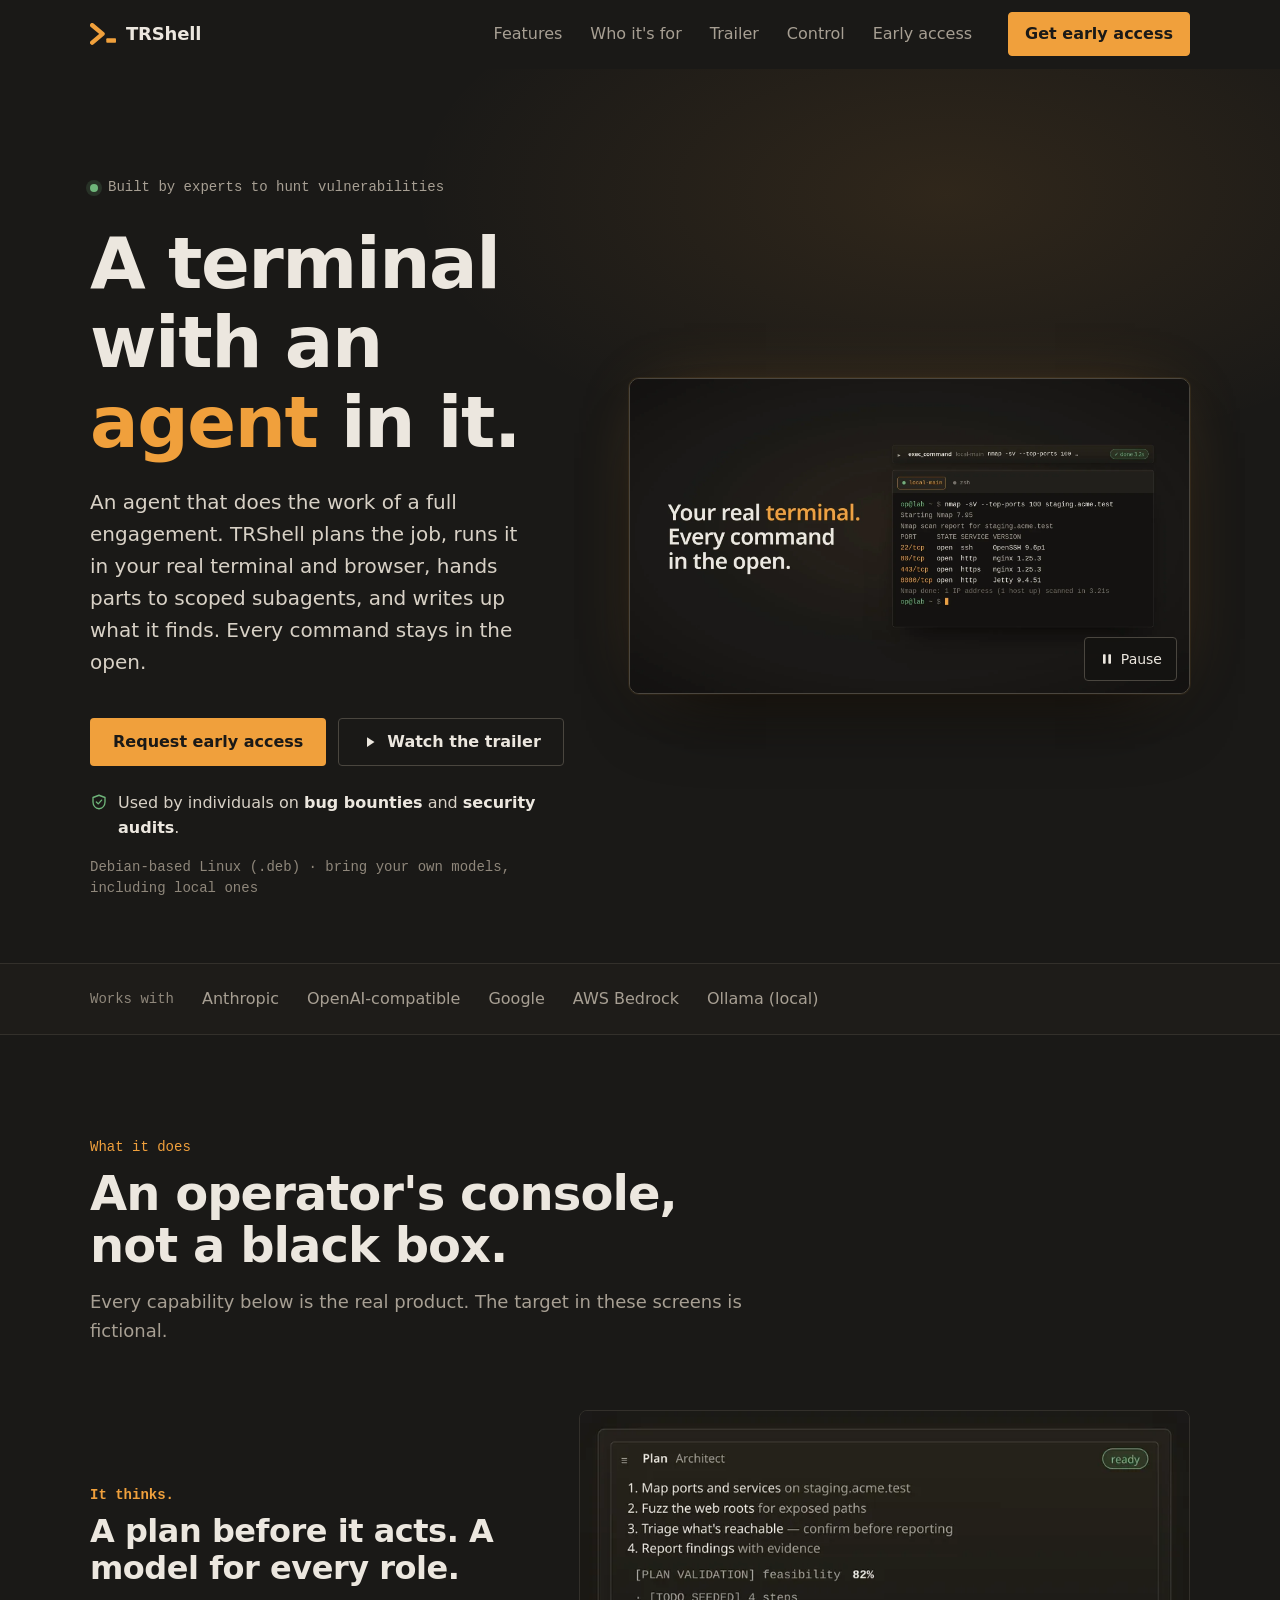
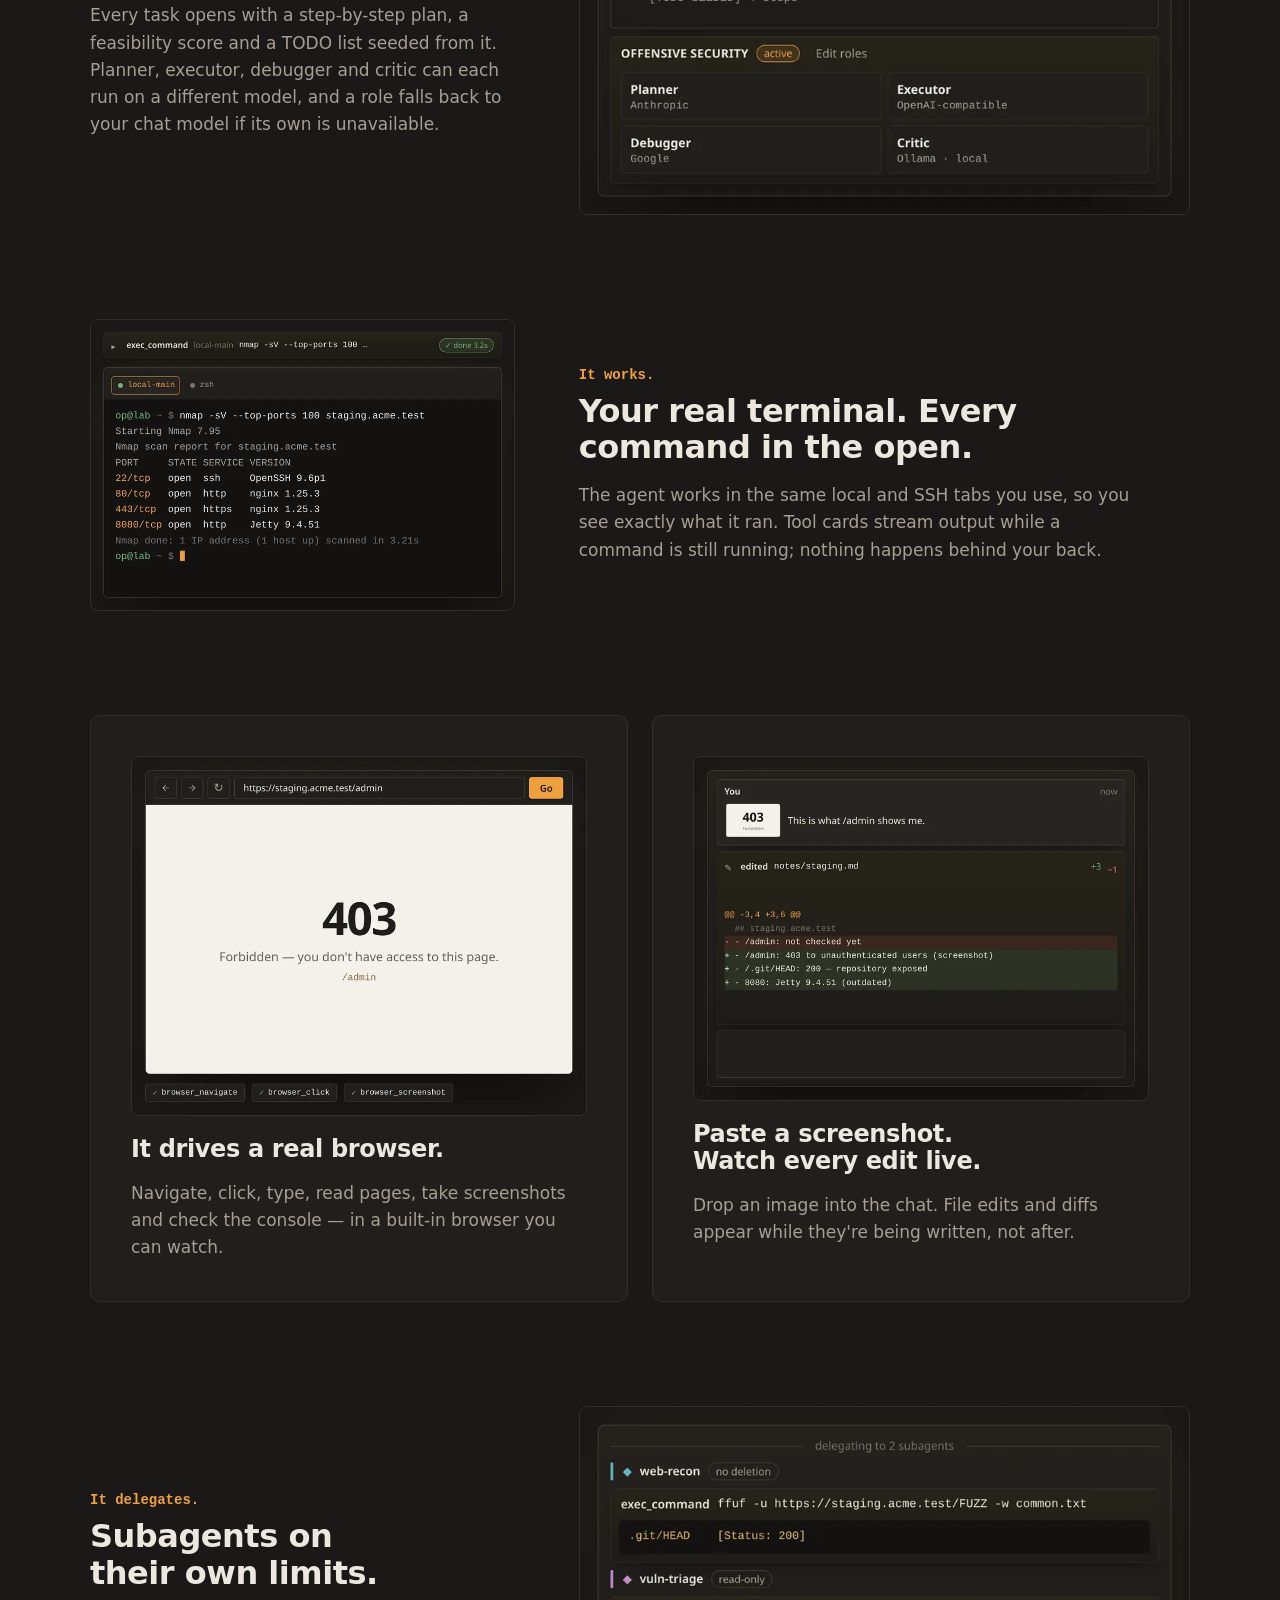
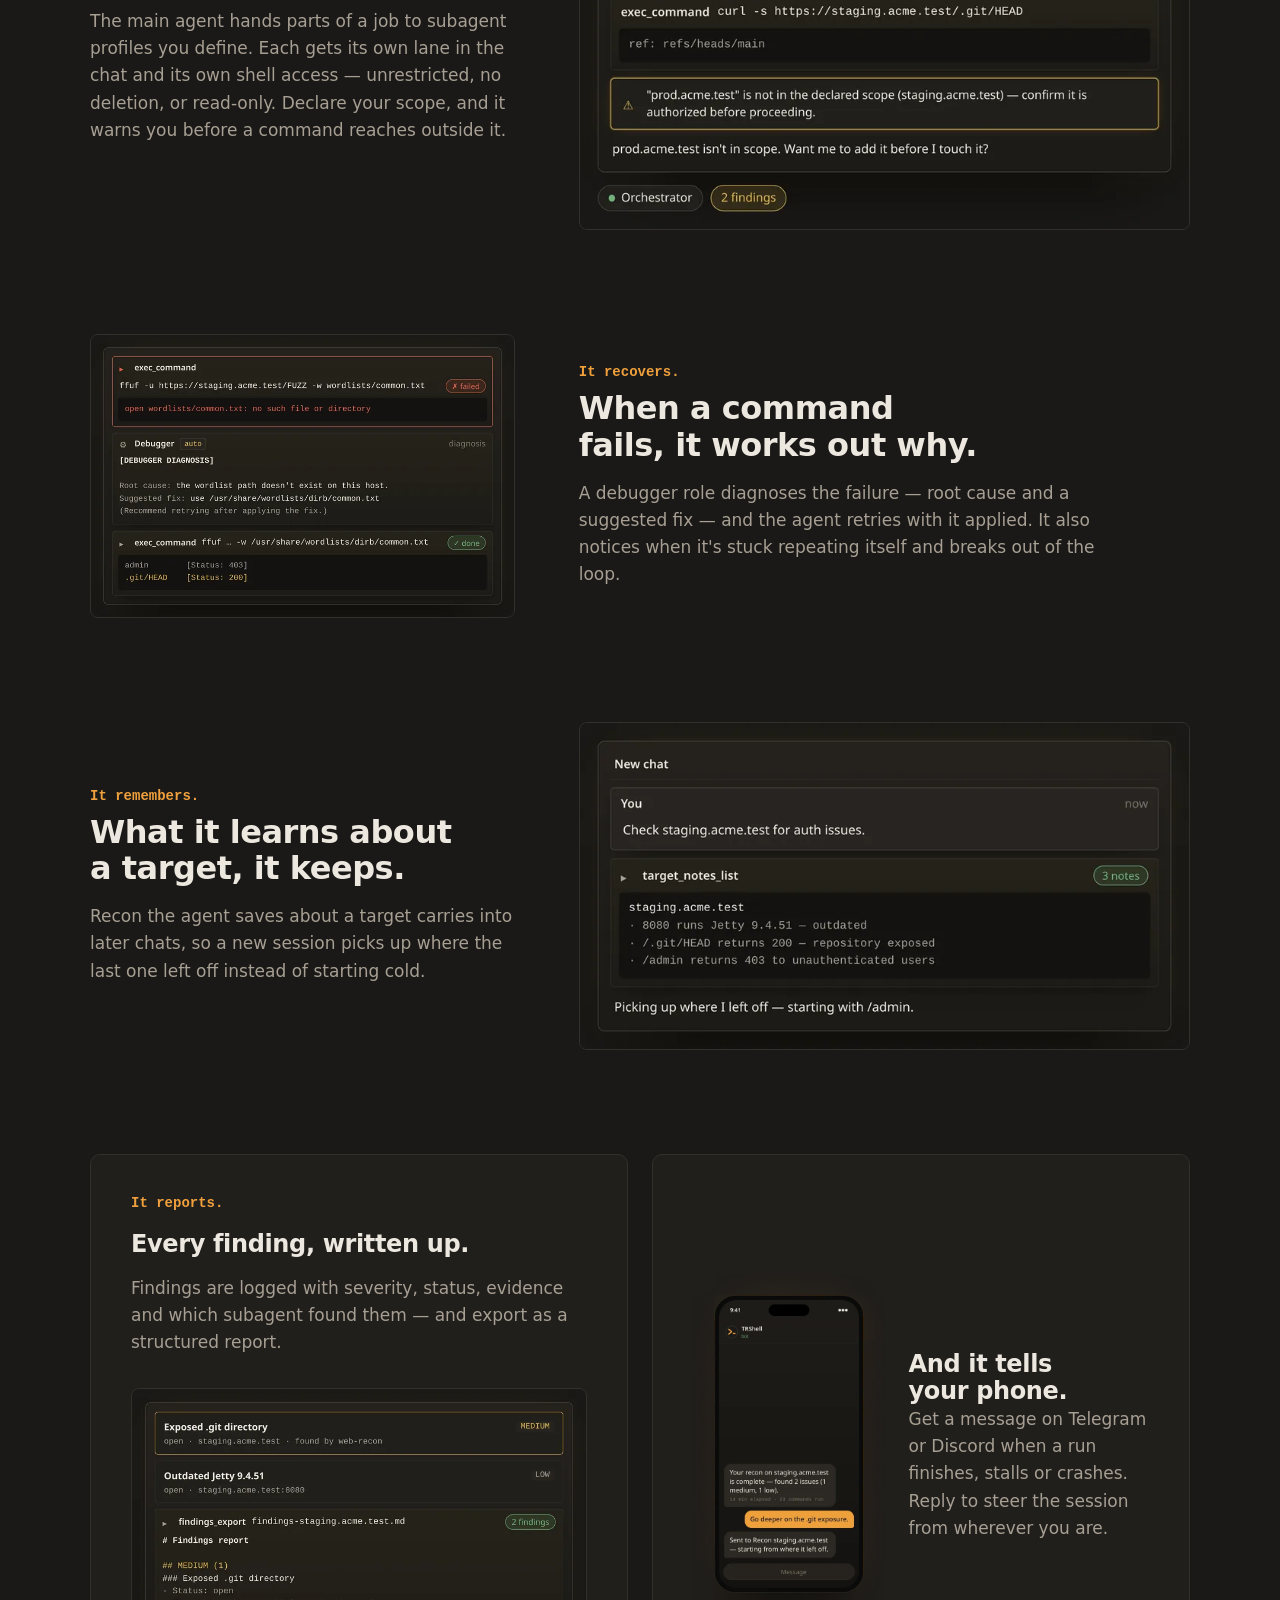
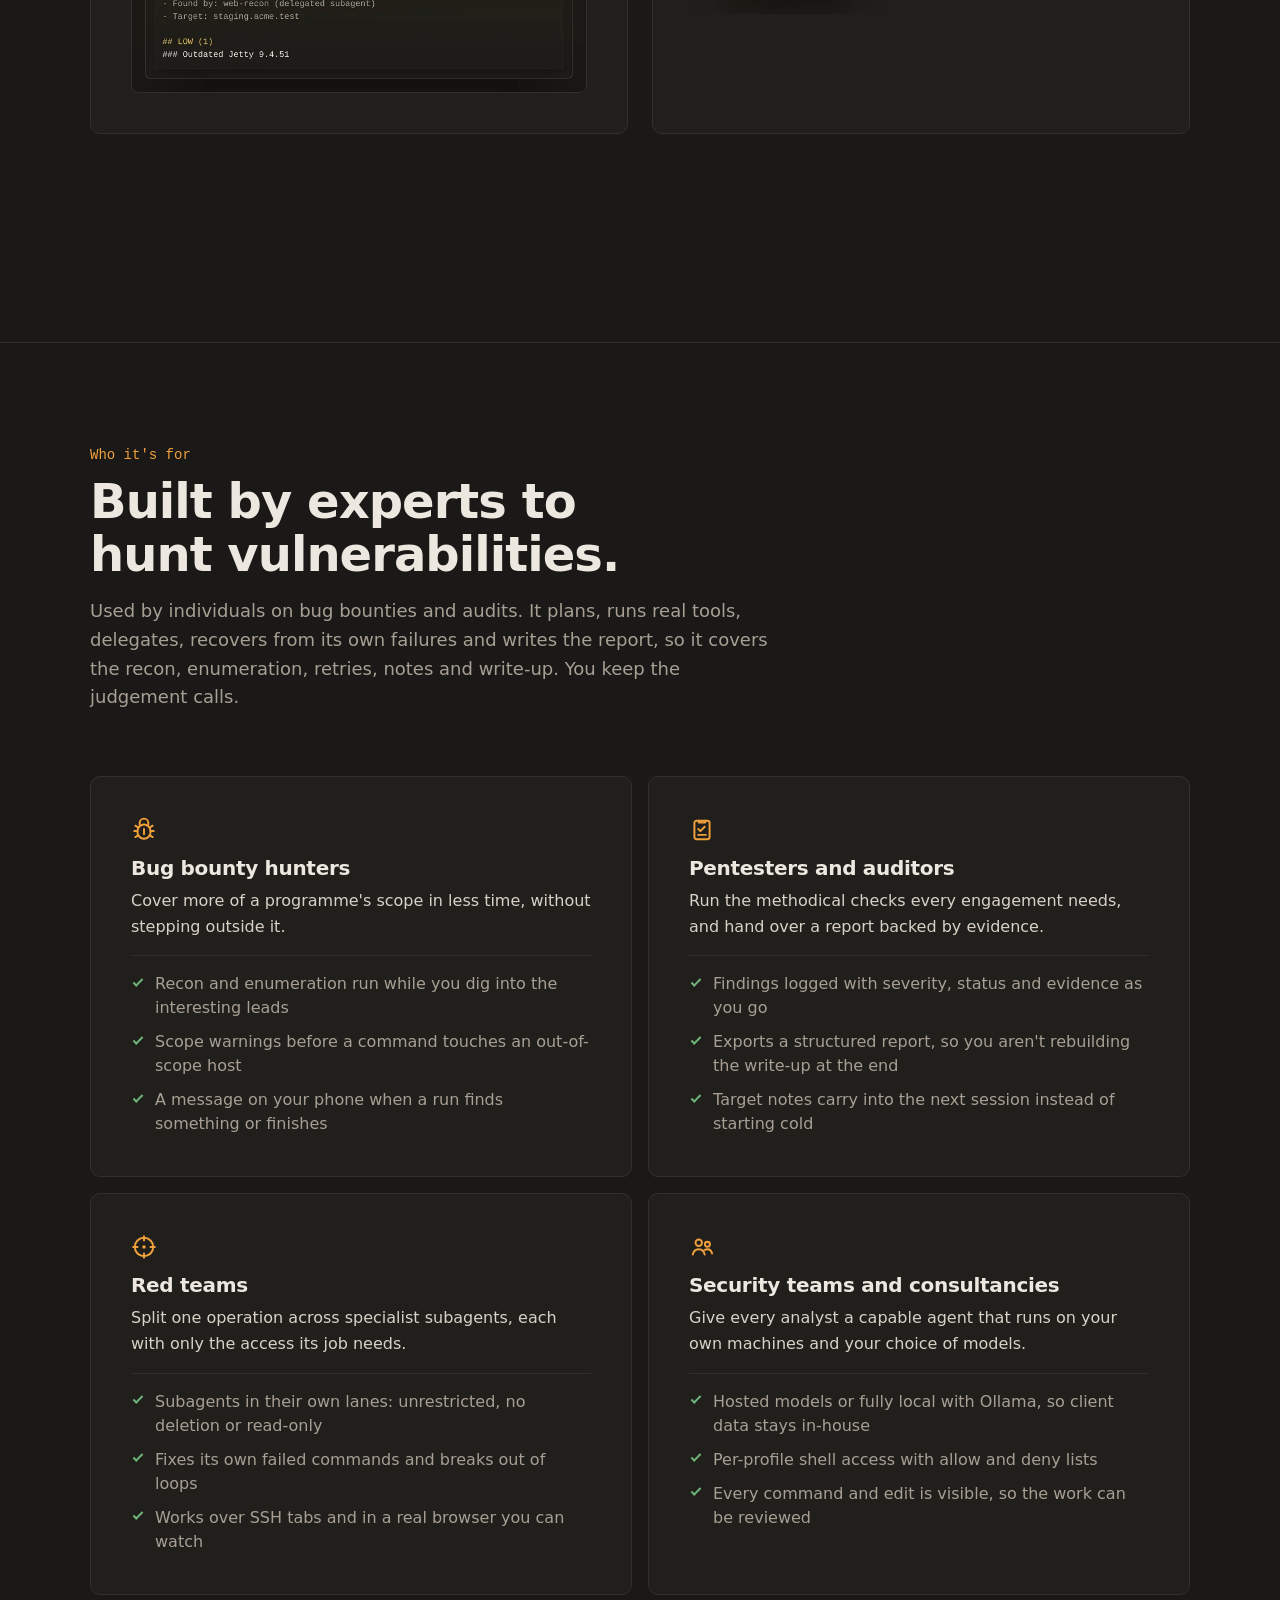
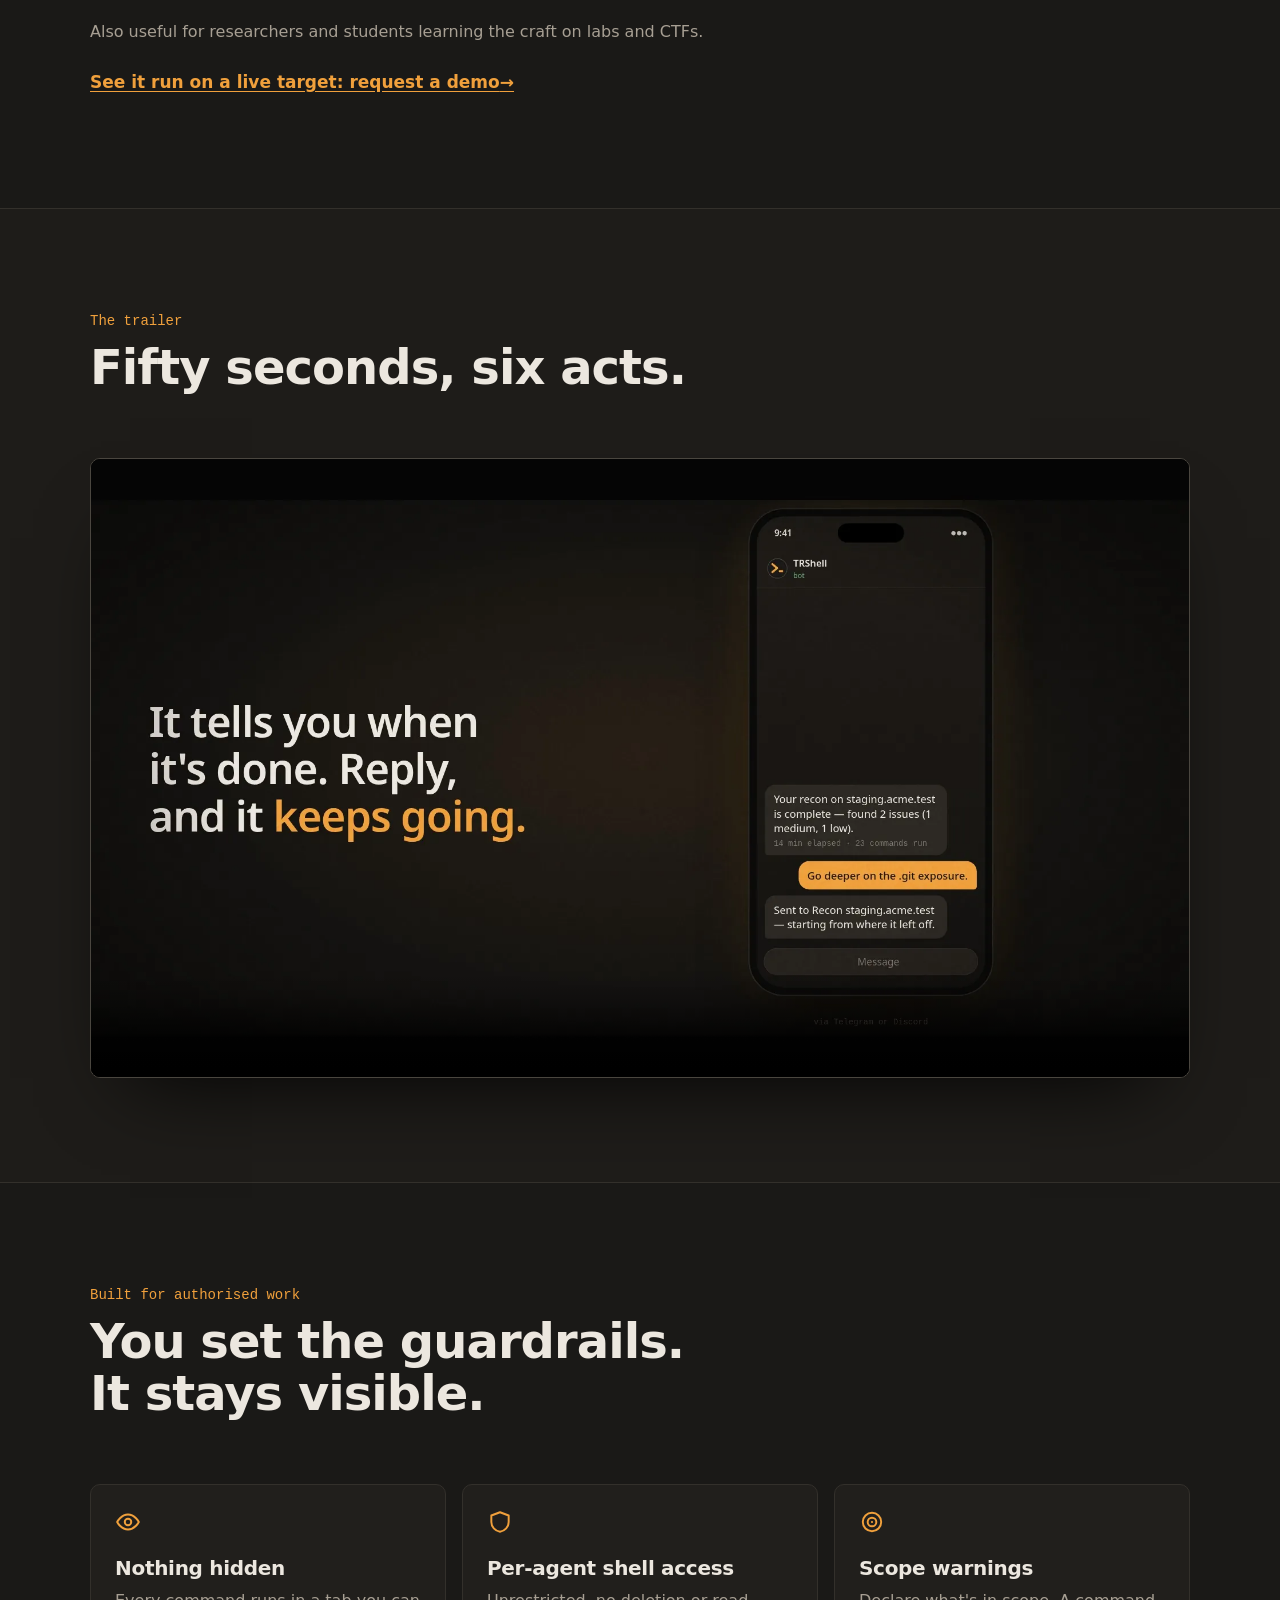
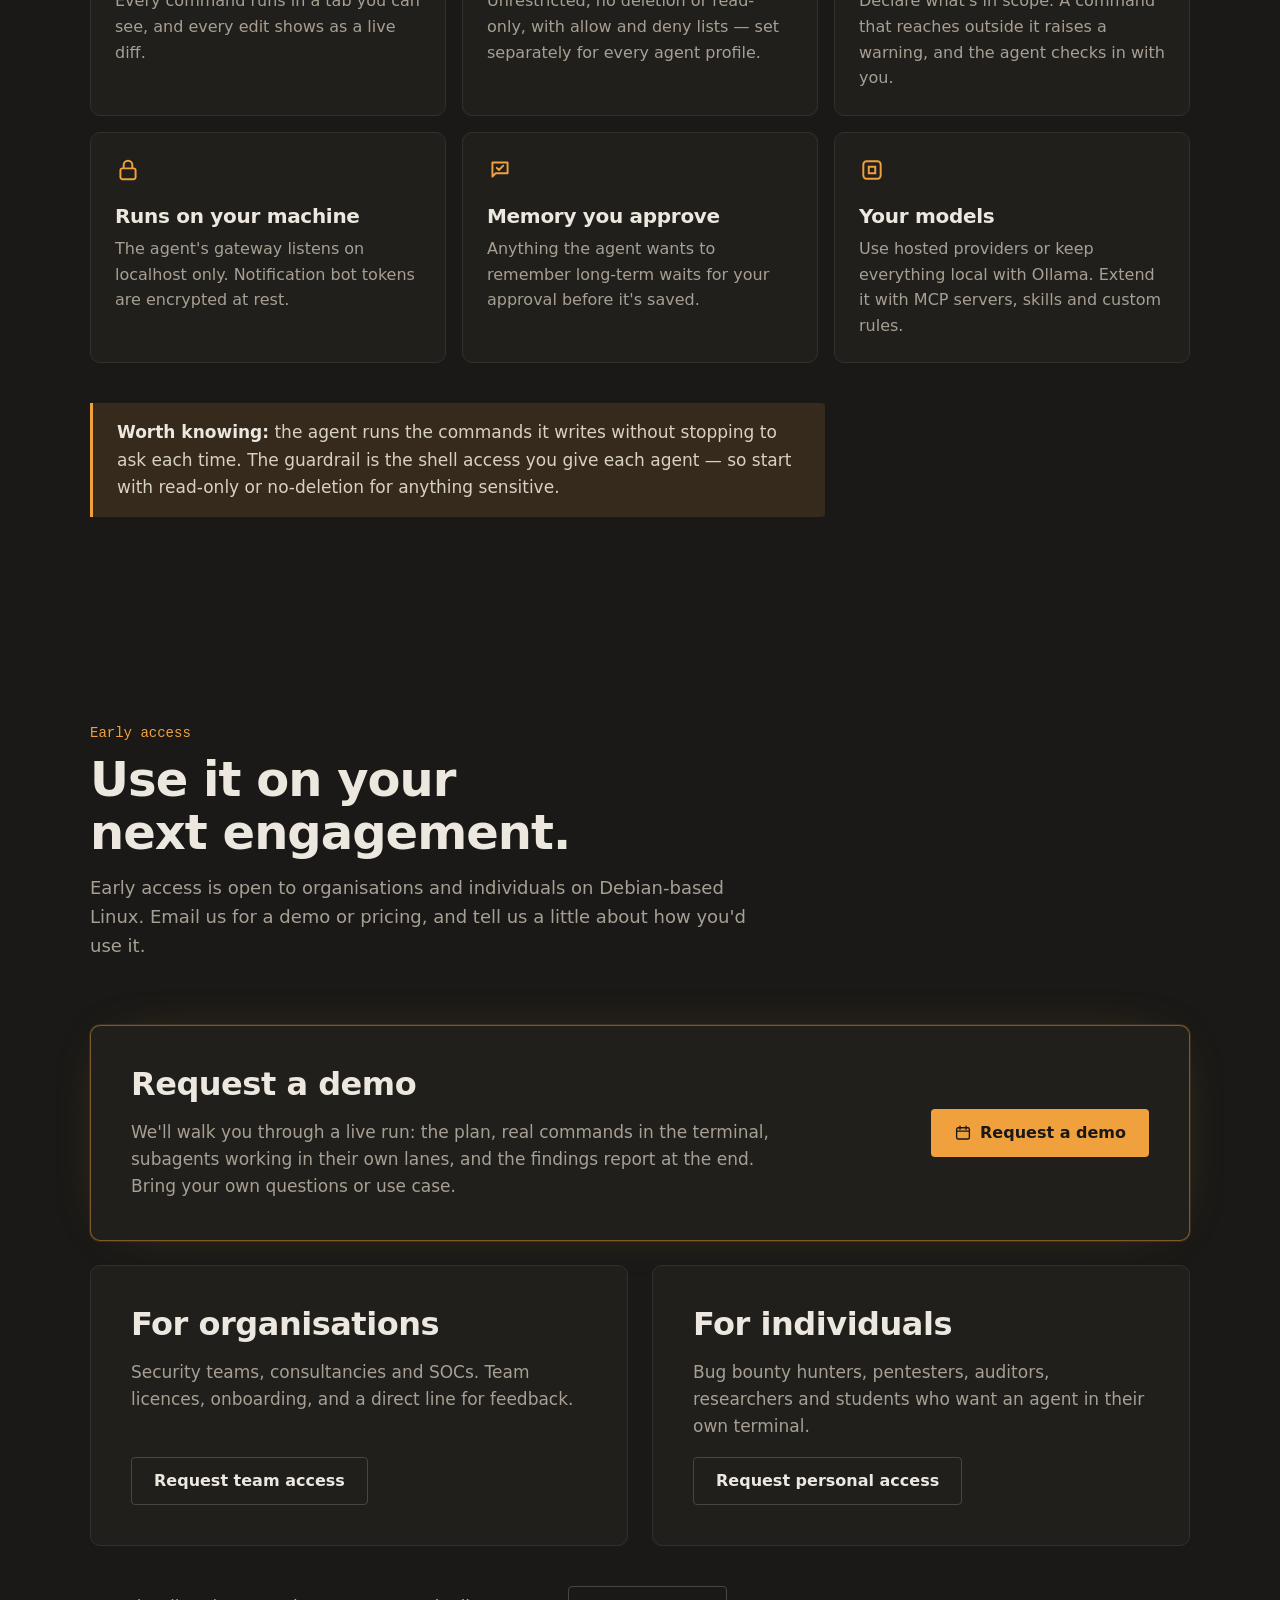
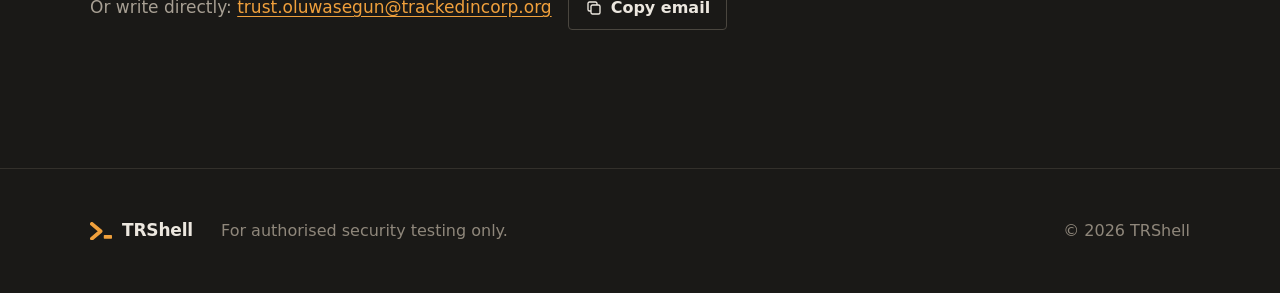
==== index.html @ a39e5dc9 "Add a Request a demo block Co-Authored-By: Claude Opus 5.5 <noreply@anthropic.com>" ====
<!doctype html>
<html lang="en">
<head>
  <meta charset="utf-8">
  <meta name="viewport" content="width=device-width, initial-scale=1">
  <title>TRShell — a terminal with an agent in it</title>
  <meta name="description" content="TRShell is a desktop terminal with an AI agent built in, made by security practitioners to hunt vulnerabilities. It plans, runs in your real terminal and browser, delegates to scoped subagents, fixes its own failed commands and writes up your findings. For bug bounty hunters, pentesters, auditors and security teams.">
  <meta name="theme-color" content="#1a1917">
  <link rel="canonical" href="https://anseizero.github.io/trshell-site/">

  <meta property="og:type" content="website">
  <meta property="og:title" content="TRShell — a terminal with an agent in it">
  <meta property="og:description" content="It plans before it acts, runs in your real terminal, delegates to subagents on their own limits, and messages your phone when it's done.">
  <meta property="og:url" content="https://anseizero.github.io/trshell-site/">
  <meta property="og:image" content="https://anseizero.github.io/trshell-site/assets/img/og.jpg">
  <meta property="og:image:width" content="1200">
  <meta property="og:image:height" content="630">
  <meta name="twitter:card" content="summary_large_image">

  <link rel="icon" href="favicon.svg" type="image/svg+xml">
  <link rel="icon" href="favicon-32.png" sizes="32x32" type="image/png">
  <link rel="apple-touch-icon" href="apple-touch-icon.png">
  <link rel="stylesheet" href="styles.css">
  <script>document.documentElement.classList.add('js')</script>
  <script src="main.js" defer></script>
</head>
<body>
  <a class="skip" href="#main">Skip to content</a>

  <header class="top" id="top">
    <div class="wrap top-in">
      <a class="brand" href="#top" aria-label="TRShell home">
        <svg class="mark" viewBox="108 134 289 244" aria-hidden="true"><polyline points="132.5,158.5 247.5,255.5 132.5,352.5" fill="none" stroke="currentColor" stroke-width="49" stroke-linecap="round" stroke-linejoin="round"/><rect x="289" y="305" width="108" height="48" rx="9" fill="currentColor"/></svg>
        <span>TRShell</span>
      </a>
      <button class="menu-btn" id="menuBtn" type="button" aria-expanded="false" aria-controls="mainNav">
        <svg class="ic" viewBox="0 0 24 24" aria-hidden="true"><path d="M4 7h16M4 12h16M4 17h16" fill="none" stroke="currentColor" stroke-width="2" stroke-linecap="round"/></svg>
        <span>Menu</span>
      </button>
      <nav class="nav" id="mainNav" aria-label="Main">
        <a href="#features">Features</a>
        <a href="#who">Who it's for</a>
        <a href="#trailer">Trailer</a>
        <a href="#control">Control</a>
        <a href="#access">Early access</a>
      </nav>
      <a class="btn btn-ghost btn-sm top-cta" id="topCta" href="#access">Get early access</a>
    </div>
  </header>

  <main id="main" tabindex="-1">
    <!-- hero -->
    <section class="hero">
      <div class="wrap hero-in">
        <div class="hero-copy">
          <p class="kicker"><span class="dot" aria-hidden="true"></span>Built by experts to hunt vulnerabilities</p>
          <h1>A terminal with an <span class="acc">agent</span> in it.</h1>
          <p class="lede">An agent that does the work of a full engagement. TRShell plans the job, runs it in your real terminal and browser, hands parts to scoped subagents, and writes up what it finds. Every command stays in the open.</p>
          <div class="ctas">
            <a class="btn btn-primary" href="#access">Request early access</a>
            <a class="btn btn-ghost" href="#trailer">
              <svg class="ic" viewBox="0 0 24 24" aria-hidden="true"><path d="M8 5.5v13l10-6.5z" fill="currentColor"/></svg>
              Watch the trailer
            </a>
          </div>
          <p class="proof"><svg class="ic" viewBox="0 0 24 24" aria-hidden="true"><path d="M12 3l8 3v6c0 4.5-3.4 8.3-8 9-4.6-.7-8-4.5-8-9V6z" fill="none" stroke="currentColor" stroke-width="1.8" stroke-linejoin="round"/><path d="M8.5 12l2.5 2.5 4.5-5" fill="none" stroke="currentColor" stroke-width="1.8" stroke-linecap="round" stroke-linejoin="round"/></svg><span>Used by individuals on <strong>bug bounties</strong> and <strong>security audits</strong>.</span></p>
          <p class="fine">Debian-based Linux (.deb) · bring your own models, including local ones</p>
        </div>
        <figure class="hero-media">
          <div class="frame">
            <video id="heroVideo" class="hero-video" muted loop playsinline preload="metadata"
                   poster="assets/img/poster-loop.webp" width="1920" height="1080"
                   aria-label="TRShell booting, then its agent planning a task, running nmap in a real terminal tab, and delegating to two subagents">
              <source src="assets/video/loop.mp4" type="video/mp4">
            </video>
            <button class="vtoggle" id="heroToggle" type="button" aria-pressed="false" hidden>
              <svg class="ic ic-pause" viewBox="0 0 24 24" aria-hidden="true"><rect x="6" y="5" width="4" height="14" rx="1" fill="currentColor"/><rect x="14" y="5" width="4" height="14" rx="1" fill="currentColor"/></svg>
              <svg class="ic ic-play" viewBox="0 0 24 24" aria-hidden="true"><path d="M8 5.5v13l10-6.5z" fill="currentColor"/></svg>
              <span class="vt-label">Pause</span>
            </button>
          </div>
        </figure>
      </div>
    </section>

    <!-- providers -->
    <section class="strip" aria-label="Supported model providers">
      <div class="wrap strip-in">
        <span class="strip-l">Works with</span>
        <ul>
          <li>Anthropic</li><li>OpenAI-compatible</li><li>Google</li><li>AWS Bedrock</li><li>Ollama <span class="muted">(local)</span></li>
        </ul>
      </div>
    </section>

    <!-- features: the six acts -->
    <section class="features" id="features" aria-labelledby="f-h">
      <div class="wrap">
        <header class="sec-h">
          <p class="eyebrow">What it does</p>
          <h2 id="f-h">An operator's console, not a black box.</h2>
          <p class="sub">Every capability below is the real product. The target in these screens is fictional.</p>
        </header>

        <article class="feat reveal">
          <div class="feat-copy">
            <p class="act">It thinks.</p>
            <h3>A plan before it acts. A model for every role.</h3>
            <p>Every task opens with a step-by-step plan, a feasibility score and a TODO list seeded from it. Planner, executor, debugger and critic can each run on a different model, and a role falls back to your chat model if its own is unavailable.</p>
          </div>
          <figure class="feat-img"><img src="assets/img/plan-800.webp" srcset="assets/img/plan-800.webp 800w, assets/img/plan.webp 1600w" sizes="(min-width: 1024px) 50vw, 100vw" width="1600" height="1061" loading="lazy" decoding="async" alt="A plan card with four steps and an 82% feasibility score, above a profile that binds the planner, executor, debugger and critic roles to Anthropic, OpenAI-compatible, Google and Ollama."></figure>
        </article>

        <article class="feat feat-rev reveal">
          <div class="feat-copy">
            <p class="act">It works.</p>
            <h3>Your real terminal. Every command in the open.</h3>
            <p>The agent works in the same local and SSH tabs you use, so you see exactly what it ran. Tool cards stream output while a command is still running; nothing happens behind your back.</p>
          </div>
          <figure class="feat-img"><img src="assets/img/terminal-800.webp" srcset="assets/img/terminal-800.webp 800w, assets/img/terminal.webp 1600w" sizes="(min-width: 1024px) 50vw, 100vw" width="1600" height="1095" loading="lazy" decoding="async" alt="An exec_command card marked done above a terminal tab named local-main, where the agent ran nmap against staging.acme.test and four open ports are listed."></figure>
        </article>

        <div class="duo reveal">
          <article class="card">
            <figure><img src="assets/img/browser-800.webp" srcset="assets/img/browser-800.webp 800w, assets/img/browser.webp 1600w" sizes="(min-width: 1024px) 40vw, 100vw" width="1600" height="1262" loading="lazy" decoding="async" alt="The built-in browser showing a 403 Forbidden page for /admin, with browser_navigate, browser_click and browser_screenshot tool calls below it."></figure>
            <h3>It drives a real browser.</h3>
            <p>Navigate, click, type, read pages, take screenshots and check the console — in a built-in browser you can watch.</p>
          </article>
          <article class="card">
            <figure><img src="assets/img/diff-800.webp" srcset="assets/img/diff-800.webp 800w, assets/img/diff.webp 1600w" sizes="(min-width: 1024px) 40vw, 100vw" width="1600" height="1208" loading="lazy" decoding="async" alt="A message with an attached screenshot of a 403 page, and an edited notes file whose diff adds three lines and removes one."></figure>
            <h3>Paste a screenshot. Watch every edit live.</h3>
            <p>Drop an image into the chat. File edits and diffs appear while they're being written, not after.</p>
          </article>
        </div>

        <article class="feat reveal">
          <div class="feat-copy">
            <p class="act">It delegates.</p>
            <h3>Subagents on their own limits.</h3>
            <p>The main agent hands parts of a job to subagent profiles you define. Each gets its own lane in the chat and its own shell access — unrestricted, no deletion, or read-only. Declare your scope, and it warns you before a command reaches outside it.</p>
          </div>
          <figure class="feat-img"><img src="assets/img/subagents-800.webp" srcset="assets/img/subagents-800.webp 800w, assets/img/subagents.webp 1600w" sizes="(min-width: 1024px) 50vw, 100vw" width="1600" height="1108" loading="lazy" decoding="async" alt="Two subagent lanes, web-recon with no-deletion access and vuln-triage with read-only access, followed by a warning that prod.acme.test is not in the declared scope."></figure>
        </article>

        <article class="feat feat-rev reveal">
          <div class="feat-copy">
            <p class="act">It recovers.</p>
            <h3>When a command fails, it works out why.</h3>
            <p>A debugger role diagnoses the failure — root cause and a suggested fix — and the agent retries with it applied. It also notices when it's stuck repeating itself and breaks out of the loop.</p>
          </div>
          <figure class="feat-img"><img src="assets/img/recover-800.webp" srcset="assets/img/recover-800.webp 800w, assets/img/recover.webp 1600w" sizes="(min-width: 1024px) 50vw, 100vw" width="1600" height="1068" loading="lazy" decoding="async" alt="A failed ffuf command with a missing wordlist, a debugger diagnosis naming the root cause and fix, and a retry that succeeds."></figure>
        </article>

        <article class="feat reveal">
          <div class="feat-copy">
            <p class="act">It remembers.</p>
            <h3>What it learns about a target, it keeps.</h3>
            <p>Recon the agent saves about a target carries into later chats, so a new session picks up where the last one left off instead of starting cold.</p>
          </div>
          <figure class="feat-img"><img src="assets/img/notes-800.webp" srcset="assets/img/notes-800.webp 800w, assets/img/notes.webp 1600w" sizes="(min-width: 1024px) 50vw, 100vw" width="1600" height="857" loading="lazy" decoding="async" alt="A new chat where the agent's target_notes_list call returns three saved notes about staging.acme.test."></figure>
        </article>

        <div class="duo duo-report reveal">
          <article class="card">
            <p class="act">It reports.</p>
            <h3>Every finding, written up.</h3>
            <p>Findings are logged with severity, status, evidence and which subagent found them — and export as a structured report.</p>
            <figure><img src="assets/img/report-800.webp" srcset="assets/img/report-800.webp 800w, assets/img/report.webp 1600w" sizes="(min-width: 1024px) 40vw, 100vw" width="1600" height="1068" loading="lazy" decoding="async" alt="A findings panel listing an exposed .git directory as medium and an outdated Jetty as low, with an exported markdown findings report."></figure>
          </article>
          <article class="card card-phone">
            <figure><img src="assets/img/phone-530.webp" srcset="assets/img/phone-530.webp 530w, assets/img/phone.webp 1060w" sizes="(min-width: 1024px) 220px, 300px" width="1060" height="1880" loading="lazy" decoding="async" alt="A phone chat with the TRShell bot: the recon on staging.acme.test is complete with 2 issues found; the reply 'Go deeper on the .git exposure' is acknowledged and the session continues."></figure>
            <div>
              <h3>And it tells your phone.</h3>
              <p>Get a message on Telegram or Discord when a run finishes, stalls or crashes. Reply to steer the session from wherever you are.</p>
            </div>
          </article>
        </div>
      </div>
    </section>

    <!-- who it's for -->
    <section class="who" id="who" aria-labelledby="w-h">
      <div class="wrap">
        <header class="sec-h">
          <p class="eyebrow">Who it's for</p>
          <h2 id="w-h">Built by experts to hunt vulnerabilities.</h2>
          <p class="sub">Used by individuals on bug bounties and audits. It plans, runs real tools, delegates, recovers from its own failures and writes the report, so it covers the recon, enumeration, retries, notes and write-up. You keep the judgement calls.</p>
        </header>
        <ul class="users reveal">
          <li class="user" style="--i:0">
            <svg class="tic" viewBox="0 0 24 24" aria-hidden="true"><path d="M8 7V5.5a4 4 0 0 1 8 0V7" fill="none" stroke="currentColor" stroke-width="1.8" stroke-linecap="round"/><rect x="6" y="7" width="12" height="13" rx="6" fill="none" stroke="currentColor" stroke-width="1.8"/><path d="M12 11v5M6 13H3M21 13h-3M6.5 9.5 4 8M17.5 9.5 20 8M6.5 17 4 18.5M17.5 17l2.5 1.5" fill="none" stroke="currentColor" stroke-width="1.8" stroke-linecap="round"/></svg>
            <h3>Bug bounty hunters</h3>
            <p>Cover more of a programme's scope in less time, without stepping outside it.</p>
            <ul class="gains">
              <li>Recon and enumeration run while you dig into the interesting leads</li>
              <li>Scope warnings before a command touches an out-of-scope host</li>
              <li>A message on your phone when a run finds something or finishes</li>
            </ul>
          </li>
          <li class="user" style="--i:1">
            <svg class="tic" viewBox="0 0 24 24" aria-hidden="true"><rect x="5" y="3.5" width="14" height="17" rx="2" fill="none" stroke="currentColor" stroke-width="1.8"/><path d="M9 3.5V5h6V3.5M8.5 11l2 2 4-4M8.5 16.5h7" fill="none" stroke="currentColor" stroke-width="1.8" stroke-linecap="round" stroke-linejoin="round"/></svg>
            <h3>Pentesters and auditors</h3>
            <p>Run the methodical checks every engagement needs, and hand over a report backed by evidence.</p>
            <ul class="gains">
              <li>Findings logged with severity, status and evidence as you go</li>
              <li>Exports a structured report, so you aren't rebuilding the write-up at the end</li>
              <li>Target notes carry into the next session instead of starting cold</li>
            </ul>
          </li>
          <li class="user" style="--i:2">
            <svg class="tic" viewBox="0 0 24 24" aria-hidden="true"><circle cx="12" cy="12" r="8.5" fill="none" stroke="currentColor" stroke-width="1.8"/><path d="M12 2v4M12 18v4M2 12h4M18 12h4" fill="none" stroke="currentColor" stroke-width="1.8" stroke-linecap="round"/><circle cx="12" cy="12" r="1.6" fill="currentColor"/></svg>
            <h3>Red teams</h3>
            <p>Split one operation across specialist subagents, each with only the access its job needs.</p>
            <ul class="gains">
              <li>Subagents in their own lanes: unrestricted, no deletion or read-only</li>
              <li>Fixes its own failed commands and breaks out of loops</li>
              <li>Works over SSH tabs and in a real browser you can watch</li>
            </ul>
          </li>
          <li class="user" style="--i:3">
            <svg class="tic" viewBox="0 0 24 24" aria-hidden="true"><circle cx="9" cy="8" r="3" fill="none" stroke="currentColor" stroke-width="1.8"/><circle cx="17" cy="9.5" r="2.3" fill="none" stroke="currentColor" stroke-width="1.8"/><path d="M3.5 19c.6-3.2 2.8-5 5.5-5s4.9 1.8 5.5 5M14.5 14.6c.8-.4 1.6-.6 2.5-.6 2.2 0 3.8 1.5 4.3 4" fill="none" stroke="currentColor" stroke-width="1.8" stroke-linecap="round"/></svg>
            <h3>Security teams and consultancies</h3>
            <p>Give every analyst a capable agent that runs on your own machines and your choice of models.</p>
            <ul class="gains">
              <li>Hosted models or fully local with Ollama, so client data stays in-house</li>
              <li>Per-profile shell access with allow and deny lists</li>
              <li>Every command and edit is visible, so the work can be reviewed</li>
            </ul>
          </li>
        </ul>
        <p class="who-also">Also useful for researchers and students learning the craft on labs and CTFs.</p>
        <p class="who-cta"><a href="#demo">See it run on a live target: request a demo <span aria-hidden="true">&rarr;</span></a></p>
      </div>
    </section>

    <!-- trailer -->
    <section class="trailer" id="trailer" aria-labelledby="t-h">
      <div class="wrap">
        <header class="sec-h">
          <p class="eyebrow">The trailer</p>
          <h2 id="t-h">Fifty seconds, six acts.</h2>
        </header>
        <div class="player reveal">
          <video controls preload="none" playsinline poster="assets/img/poster-trailer.webp" width="1920" height="1080">
            <source src="assets/video/trailer.mp4" type="video/mp4">
            <track kind="captions" src="assets/video/trailer.vtt" srclang="en" label="English">
            Your browser can't play this video. <a href="assets/video/trailer.mp4">Download the trailer</a>.
          </video>
        </div>
      </div>
    </section>

    <!-- control -->
    <section class="control" id="control" aria-labelledby="c-h">
      <div class="wrap">
        <header class="sec-h">
          <p class="eyebrow">Built for authorised work</p>
          <h2 id="c-h">You set the guardrails. It stays visible.</h2>
        </header>
        <ul class="grid reveal">
          <li class="tile" style="--i:0">
            <svg class="tic" viewBox="0 0 24 24" aria-hidden="true"><path d="M2 12s3.6-7 10-7 10 7 10 7-3.6 7-10 7S2 12 2 12z" fill="none" stroke="currentColor" stroke-width="1.8" stroke-linejoin="round"/><circle cx="12" cy="12" r="3" fill="none" stroke="currentColor" stroke-width="1.8"/></svg>
            <h3>Nothing hidden</h3>
            <p>Every command runs in a tab you can see, and every edit shows as a live diff.</p>
          </li>
          <li class="tile" style="--i:1">
            <svg class="tic" viewBox="0 0 24 24" aria-hidden="true"><path d="M12 3l8 3v6c0 4.5-3.4 8.3-8 9-4.6-.7-8-4.5-8-9V6z" fill="none" stroke="currentColor" stroke-width="1.8" stroke-linejoin="round"/></svg>
            <h3>Per-agent shell access</h3>
            <p>Unrestricted, no deletion or read-only, with allow and deny lists — set separately for every agent profile.</p>
          </li>
          <li class="tile" style="--i:2">
            <svg class="tic" viewBox="0 0 24 24" aria-hidden="true"><circle cx="12" cy="12" r="8.5" fill="none" stroke="currentColor" stroke-width="1.8"/><circle cx="12" cy="12" r="4" fill="none" stroke="currentColor" stroke-width="1.8"/><circle cx="12" cy="12" r="1" fill="currentColor"/></svg>
            <h3>Scope warnings</h3>
            <p>Declare what's in scope. A command that reaches outside it raises a warning, and the agent checks in with you.</p>
          </li>
          <li class="tile" style="--i:3">
            <svg class="tic" viewBox="0 0 24 24" aria-hidden="true"><rect x="5" y="10.5" width="14" height="10" rx="2" fill="none" stroke="currentColor" stroke-width="1.8"/><path d="M8 10.5V7.5a4 4 0 0 1 8 0v3" fill="none" stroke="currentColor" stroke-width="1.8"/></svg>
            <h3>Runs on your machine</h3>
            <p>The agent's gateway listens on localhost only. Notification bot tokens are encrypted at rest.</p>
          </li>
          <li class="tile" style="--i:4">
            <svg class="tic" viewBox="0 0 24 24" aria-hidden="true"><path d="M5 5h14v10H8l-3 3z" fill="none" stroke="currentColor" stroke-width="1.8" stroke-linejoin="round"/><path d="M9 10l2 2 4-4" fill="none" stroke="currentColor" stroke-width="1.8" stroke-linecap="round" stroke-linejoin="round"/></svg>
            <h3>Memory you approve</h3>
            <p>Anything the agent wants to remember long-term waits for your approval before it's saved.</p>
          </li>
          <li class="tile" style="--i:5">
            <svg class="tic" viewBox="0 0 24 24" aria-hidden="true"><rect x="4" y="4" width="16" height="16" rx="3" fill="none" stroke="currentColor" stroke-width="1.8"/><path d="M9 9h6v6H9z" fill="none" stroke="currentColor" stroke-width="1.8"/></svg>
            <h3>Your models</h3>
            <p>Use hosted providers or keep everything local with Ollama. Extend it with MCP servers, skills and custom rules.</p>
          </li>
        </ul>
        <p class="note"><strong>Worth knowing:</strong> the agent runs the commands it writes without stopping to ask each time. The guardrail is the shell access you give each agent — so start with read-only or no-deletion for anything sensitive.</p>
      </div>
    </section>

    <!-- early access -->
    <section class="access" id="access" aria-labelledby="a-h">
      <div class="wrap">
        <header class="sec-h">
          <p class="eyebrow">Early access</p>
          <h2 id="a-h">Use it on your next engagement.</h2>
          <p class="sub">Early access is open to organisations and individuals on Debian-based Linux. Email us for a demo or pricing, and tell us a little about how you'd use it.</p>
        </header>
        <div class="demo reveal" id="demo">
          <div class="demo-copy">
            <h3>Request a demo</h3>
            <p>We'll walk you through a live run: the plan, real commands in the terminal, subagents working in their own lanes, and the findings report at the end. Bring your own questions or use case.</p>
          </div>
          <a class="btn btn-primary" href="mailto:trust.oluwasegun@trackedincorp.org?subject=TRShell%20demo%20request&amp;body=Name%3A%0AOrganisation%20(if%20any)%3A%0AWhat%20you%27d%20like%20to%20see%3A%0APreferred%20days%20and%20times%3A%0A">
            <svg class="ic" viewBox="0 0 24 24" aria-hidden="true"><rect x="3.5" y="5" width="17" height="15" rx="2" fill="none" stroke="currentColor" stroke-width="1.8"/><path d="M3.5 9.5h17M8 3v4M16 3v4" fill="none" stroke="currentColor" stroke-width="1.8" stroke-linecap="round"/></svg>
            Request a demo
          </a>
        </div>
        <div class="plans reveal">
          <article class="plan">
            <h3>For organisations</h3>
            <p>Security teams, consultancies and SOCs. Team licences, onboarding, and a direct line for feedback.</p>
            <a class="btn btn-ghost" href="mailto:trust.oluwasegun@trackedincorp.org?subject=TRShell%20early%20access%20%E2%80%94%20organisation&amp;body=Name%3A%0AOrganisation%3A%0AHow%20many%20seats%3A%0AWhat%20you%27d%20use%20it%20for%3A%0A">Request team access</a>
          </article>
          <article class="plan">
            <h3>For individuals</h3>
            <p>Bug bounty hunters, pentesters, auditors, researchers and students who want an agent in their own terminal.</p>
            <a class="btn btn-ghost" href="mailto:trust.oluwasegun@trackedincorp.org?subject=TRShell%20early%20access%20%E2%80%94%20personal&amp;body=Name%3A%0AWhat%20you%27d%20use%20it%20for%3A%0A">Request personal access</a>
          </article>
        </div>
        <div class="contact">
          <p>Or write directly: <a href="mailto:trust.oluwasegun@trackedincorp.org">trust.oluwasegun@trackedincorp.org</a></p>
          <button class="btn btn-ghost btn-sm copy" id="copyEmail" type="button" data-email="trust.oluwasegun@trackedincorp.org" hidden>
            <svg class="ic" viewBox="0 0 24 24" aria-hidden="true"><rect x="8" y="8" width="12" height="12" rx="2" fill="none" stroke="currentColor" stroke-width="1.8"/><path d="M16 8V6a2 2 0 0 0-2-2H6a2 2 0 0 0-2 2v8a2 2 0 0 0 2 2h2" fill="none" stroke="currentColor" stroke-width="1.8"/></svg>
            <span class="copy-l">Copy email</span>
          </button>
          <p class="copy-status" id="copyStatus" role="status" aria-live="polite"></p>
        </div>
      </div>
    </section>
  </main>

  <footer class="foot">
    <div class="wrap foot-in">
      <a class="brand" href="#top" aria-label="TRShell, back to top">
        <svg class="mark" viewBox="108 134 289 244" aria-hidden="true"><polyline points="132.5,158.5 247.5,255.5 132.5,352.5" fill="none" stroke="currentColor" stroke-width="49" stroke-linecap="round" stroke-linejoin="round"/><rect x="289" y="305" width="108" height="48" rx="9" fill="currentColor"/></svg>
        <span>TRShell</span>
      </a>
      <p>For authorised security testing only.</p>
      <p>&copy; <span id="yr">2026</span> TRShell</p>
    </div>
  </footer>
</body>
</html>
---- styles.css ----
/* TRShell — site styles.
   Ember, from the product's own DESIGN.md: graphite, warm text, ONE amber
   accent (it marks the active thing and the primary action, nothing else),
   green/yellow/red only for succeeded/warning/failed, 4px corners, flat
   surfaces, sentence case, system sans for prose and monospace for code.

   Systems: two breakpoints (768 / 1024), a 4px-based spacing scale, one type
   scale, one set of motion tokens. Components use tokens, never raw colours. */

:root {
  /* colour */
  --bg: #1a1917;
  --bg-2: #1e1c19;
  --panel: #211f1c;
  --panel-2: #282521;
  --media: #0e0d0c;
  --fg: #ece7df;
  --fg-2: #d8d1c6;
  --muted: #a79f93;
  --faint: #8f877b;           /* lifted from the app's #7a7369 so small text clears 4.5:1 on every surface */
  --accent: #f0a03c;
  --accent-hover: #f5b25b;
  --on-accent: #1a1917;
  --accent-soft: rgba(240, 160, 60, .12);
  --accent-glow: rgba(240, 160, 60, .35);
  --ok: #6fb57a;
  --line: #33302b;
  --line-2: #4a463f;
  --shadow-float: 0 40px 80px -40px rgba(0, 0, 0, .9);

  /* type — one scale */
  --t-label: 14px;
  --t-small: 16px;
  --t-body: 17px;
  --t-lead: 18px;
  --t-title: 20px;
  --t-h3: clamp(24px, 2.6vw, 32px);
  --t-h2: clamp(32px, 4.4vw, 48px);
  --t-h1: clamp(42px, 6.6vw, 72px);
  --sans: system-ui, -apple-system, "Segoe UI", Ubuntu, Cantarell, "Noto Sans", sans-serif;
  --mono: ui-monospace, "SF Mono", Menlo, Consolas, "Liberation Mono", monospace;

  /* space — 4px base */
  --sp-1: 8px; --sp-2: 16px; --sp-3: 24px; --sp-4: 40px; --sp-5: 64px; --sp-6: 104px;
  --r: 4px;
  --r-lg: 10px;
  --wrap: 1180px;
  --gut: clamp(16px, 4vw, 40px);
  --header-h: 68px;

  /* motion */
  --dur-fast: 150ms;          /* hover, press */
  --dur-base: 200ms;          /* small state changes */
  --dur-reveal: 380ms;        /* content arriving */
  --ease-out: cubic-bezier(.2, .7, .2, 1);

  color-scheme: dark;
}

*, *::before, *::after { box-sizing: border-box; }
html { -webkit-text-size-adjust: 100%; scroll-behavior: smooth; scroll-padding-top: calc(var(--header-h) + 8px); }
body {
  margin: 0; background: var(--bg); color: var(--fg);
  font: var(--t-body)/1.6 var(--sans); text-rendering: optimizeLegibility;
  -webkit-font-smoothing: antialiased;
}
img, video { display: block; max-width: 100%; height: auto; }
a { color: var(--accent); text-underline-offset: 3px; }
h1, h2 { margin: 0; line-height: 1.1; letter-spacing: -.02em; font-weight: 700; text-wrap: balance; }
h3 { margin: 0; line-height: 1.15; letter-spacing: -.015em; font-weight: 600; text-wrap: balance; }
p { margin: 0; }
.acc { color: var(--accent); }
.muted { color: var(--muted); }

.wrap { width: 100%; max-width: var(--wrap); margin: 0 auto; padding: 0 var(--gut); }

/* focus: always visible, never removed */
:focus-visible { outline: 2px solid var(--accent); outline-offset: 3px; border-radius: 2px; }
main:focus { outline: none; }               /* the skip-link target, focused programmatically */

.skip {
  position: absolute; left: var(--gut); top: -60px; z-index: 100;
  background: var(--accent); color: var(--on-accent); padding: 10px 16px;
  border-radius: var(--r); font-weight: 600; text-decoration: none;
}
.skip:focus { top: 12px; }

/* ---------- buttons ---------- */
.btn {
  display: inline-flex; align-items: center; justify-content: center; gap: 8px;
  min-height: 48px; padding: 0 22px; border-radius: var(--r);
  font: 600 var(--t-small)/1 var(--sans); text-decoration: none; cursor: pointer;
  border: 1px solid transparent; touch-action: manipulation;
  transition: background-color var(--dur-fast) ease-out, border-color var(--dur-fast) ease-out,
              color var(--dur-fast) ease-out, transform var(--dur-fast) ease-out;
}
.btn:active { transform: scale(.97); }
.btn-primary { background: var(--accent); color: var(--on-accent); }
.btn-primary:hover { background: var(--accent-hover); }
.btn-ghost { background: transparent; color: var(--fg); border-color: var(--line-2); }
.btn-ghost:hover { border-color: var(--muted); background: var(--panel); }
.btn-sm { min-height: 44px; padding: 0 16px; }
.ic { width: 18px; height: 18px; flex: none; }

/* ---------- header ---------- */
.top {
  position: sticky; top: 0; z-index: 50;
  background: var(--bg);                    /* solid: blur only belongs to dismissible overlays */
  border-bottom: 1px solid transparent; transition: border-color var(--dur-base) ease-out;
}
.top.scrolled { border-bottom-color: var(--line); }
.top-in { display: flex; align-items: center; gap: var(--sp-2); height: var(--header-h); }
.brand { display: inline-flex; align-items: center; gap: 10px; color: var(--fg); text-decoration: none; font-weight: 700; font-size: var(--t-lead); letter-spacing: -.01em; min-height: 44px; }
.mark { width: 26px; height: auto; color: var(--accent); }

/* one primary action per screen: the header CTA turns primary only once the hero's has scrolled away.
   Phones have no room for brand + CTA + menu in one row, and the menu already carries
   "Early access", so the header CTA only appears from the first breakpoint up. */
.top-cta { display: none; margin-left: auto; white-space: nowrap; }
.menu-btn { margin-left: auto; }
.top-cta.is-primary { background: var(--accent); color: var(--on-accent); border-color: var(--accent); }
.top-cta.is-primary:hover { background: var(--accent-hover); }

.menu-btn {
  display: inline-flex; align-items: center; gap: 8px; min-height: 44px; padding: 0 12px;
  border-radius: var(--r); border: 1px solid var(--line-2); background: transparent; color: var(--fg);
  font: 500 var(--t-small) var(--sans); cursor: pointer; touch-action: manipulation; order: 3;
  transition: border-color var(--dur-fast) ease-out, background-color var(--dur-fast) ease-out;
}
.menu-btn:hover { border-color: var(--muted); }
.menu-btn[aria-expanded="true"] { background: var(--panel); }

/* phones: the nav is a disclosure panel under the header */
.nav {
  display: none; position: absolute; left: 0; right: 0; top: var(--header-h);
  flex-direction: column; padding: var(--sp-1) var(--gut) var(--sp-2);
  background: var(--bg); border-bottom: 1px solid var(--line); box-shadow: var(--shadow-float);
}
.nav.open { display: flex; }
.nav a {
  color: var(--muted); text-decoration: none; font-size: var(--t-small);
  padding: 12px 12px; min-height: 44px; display: flex; align-items: center; border-radius: var(--r);
  touch-action: manipulation; transition: color var(--dur-fast) ease-out, background-color var(--dur-fast) ease-out;
}
.nav a:hover { color: var(--fg); background: var(--panel); }
/* where you are (nav-state-active): text weight + an amber underline, not colour alone */
.nav a[aria-current="true"] { color: var(--fg); font-weight: 600; box-shadow: inset 0 -2px 0 var(--accent); border-radius: 0; }

@media (min-width: 768px) {
  .menu-btn { display: none; }
  .nav { display: flex; position: static; flex-direction: row; gap: 4px; padding: 0; margin-left: auto;
         background: none; border: 0; box-shadow: none; }
  .nav a { padding: 10px 12px; }
  .top-cta { display: inline-flex; margin-left: 8px; }
}

/* ---------- hero ---------- */
.hero { padding: var(--sp-5) 0; position: relative; overflow: hidden; }
.hero::before {
  content: ""; position: absolute; inset: -20% -10% auto; height: 760px; pointer-events: none;
  background: radial-gradient(ellipse 50% 50% at 70% 40%, rgba(240,160,60,.10), rgba(240,160,60,0) 70%);
}
.hero-in { position: relative; display: grid; gap: var(--sp-4); align-items: center; }
.kicker { display: inline-flex; align-items: center; gap: 10px; font: 500 var(--t-label)/1.4 var(--mono); color: var(--muted); }
.kicker .dot { width: 8px; height: 8px; border-radius: 50%; background: var(--ok); box-shadow: 0 0 0 4px rgba(111,181,122,.16); }
.hero h1 { margin-top: var(--sp-3); font-size: var(--t-h1); }
.lede { margin-top: var(--sp-3); font-size: clamp(var(--t-lead), 1.9vw, var(--t-title)); color: var(--fg-2); max-width: 34ch; }
.ctas { margin-top: var(--sp-4); display: flex; flex-wrap: wrap; gap: 12px; }
.proof { margin-top: var(--sp-3); display: flex; align-items: flex-start; gap: 10px; color: var(--fg-2); font-size: var(--t-small); max-width: 44ch; }
.proof .ic { color: var(--ok); margin-top: 3px; }
.proof strong { color: var(--fg); font-weight: 600; }
.fine { margin-top: var(--sp-2); font: var(--t-label)/1.5 var(--mono); color: var(--faint); }

.hero-media { margin: 0; }
.frame {
  position: relative; border-radius: var(--r-lg); overflow: hidden;
  border: 1px solid var(--line-2); background: var(--media);
  box-shadow: var(--shadow-float), 0 0 0 1px rgba(240,160,60,.08), 0 0 70px -30px var(--accent-glow);
}
.hero-video { aspect-ratio: 16 / 9; width: 100%; object-fit: cover; }
.vtoggle {
  position: absolute; right: 12px; bottom: 12px;
  display: inline-flex; align-items: center; gap: 6px; min-height: 44px; padding: 0 14px;
  border-radius: var(--r); border: 1px solid var(--line-2); background: rgba(20,19,17,.86);
  color: var(--fg); font: 500 var(--t-label) var(--sans); cursor: pointer; touch-action: manipulation;
  transition: background-color var(--dur-fast) ease-out, transform var(--dur-fast) ease-out;
}
.vtoggle:hover { background: var(--panel-2); }
.vtoggle:active { transform: scale(.96); }
.vtoggle .ic { width: 16px; height: 16px; }
.vtoggle .ic-play { display: none; }
.vtoggle[aria-pressed="true"] .ic-pause { display: none; }
.vtoggle[aria-pressed="true"] .ic-play { display: block; }

@media (min-width: 1024px) {
  .hero { padding: var(--sp-6) 0 var(--sp-5); }
  .hero-in { grid-template-columns: 1fr 1.18fr; gap: var(--sp-5); }
}

/* ---------- provider strip ---------- */
.strip { border-top: 1px solid var(--line); border-bottom: 1px solid var(--line); background: var(--bg-2); }
.strip-in { display: flex; flex-wrap: wrap; align-items: center; gap: 12px 28px; padding-top: 22px; padding-bottom: 22px; }
.strip-l { font: 500 var(--t-label) var(--mono); color: var(--faint); }
.strip ul { display: flex; flex-wrap: wrap; gap: 10px 28px; margin: 0; padding: 0; list-style: none; color: var(--muted); font-size: var(--t-small); }

/* ---------- section heads ---------- */
section { scroll-margin-top: calc(var(--header-h) + 8px); }
.features, .who, .trailer, .control, .access { padding: var(--sp-6) 0; }
.sec-h { max-width: 720px; margin-bottom: var(--sp-5); }
.eyebrow { font: 500 var(--t-label) var(--mono); color: var(--accent); }
.sec-h h2 { margin-top: 12px; font-size: var(--t-h2); }
.sec-h .sub { margin-top: var(--sp-2); color: var(--muted); font-size: var(--t-lead); max-width: 60ch; }

/* ---------- features ---------- */
.feat { display: grid; gap: var(--sp-3); align-items: center; margin-bottom: var(--sp-6); }
.act { font: 600 var(--t-label) var(--mono); color: var(--accent); }
.feat-copy h3, .card h3, .plan h3 { margin-top: 10px; font-size: var(--t-h3); }
.feat-copy p:not(.act), .card p:not(.act) { margin-top: var(--sp-2); color: var(--muted); max-width: 52ch; }
.feat-img, .card figure { margin: 0; }
.feat-img img, .card img { border-radius: 8px; border: 1px solid var(--line); }
@media (min-width: 1024px) {
  .feat { grid-template-columns: .82fr 1.18fr; gap: var(--sp-5); }
  .feat-rev .feat-copy { order: 2; }
}

.duo { display: grid; gap: var(--sp-3); margin-bottom: var(--sp-6); }
.card { background: var(--panel); border: 1px solid var(--line); border-radius: var(--r-lg); padding: var(--sp-3); display: flex; flex-direction: column; gap: var(--sp-2); }
.card figure { order: -1; }
.card h3 { margin-top: 4px; font-size: clamp(var(--t-title), 2.2vw, 24px); }
.card p { margin-top: 0 !important; }
.duo-report .card:first-child figure { order: 0; margin-top: var(--sp-2); }
.card-phone { align-items: center; }
.card-phone figure { max-width: 300px; width: 100%; }
.card-phone img { border: 0; border-radius: 0; }
@media (min-width: 768px) { .duo { grid-template-columns: 1fr 1fr; } }
@media (min-width: 1024px) {
  .card { padding: var(--sp-4); }
  .card-phone { flex-direction: row; align-items: center; gap: var(--sp-3); }
  .card-phone figure { order: 0; flex: 0 0 42%; }
}

/* ---------- who it's for ---------- */
.who { border-top: 1px solid var(--line); }
.users { list-style: none; margin: 0; padding: 0; display: grid; gap: var(--sp-2); }
.user { background: var(--panel); border: 1px solid var(--line); border-radius: var(--r-lg); padding: var(--sp-3); display: flex; flex-direction: column; }
.user h3 { margin-top: 14px; font-size: var(--t-title); }
.user > p { margin-top: 8px; color: var(--fg-2); font-size: var(--t-small); }
.gains { list-style: none; margin: var(--sp-2) 0 0; padding: var(--sp-2) 0 0; border-top: 1px solid var(--line); display: grid; gap: 10px; }
.gains li { position: relative; padding-left: 24px; color: var(--muted); font-size: var(--t-small); line-height: 1.5; }
.gains li::before {                       /* a small check, drawn in CSS so it stays decorative */
  content: ""; position: absolute; left: 2px; top: .42em; width: 10px; height: 5px;
  border-left: 2px solid var(--ok); border-bottom: 2px solid var(--ok); transform: rotate(-45deg);
}
.who-also { margin-top: var(--sp-3); color: var(--muted); font-size: var(--t-small); }
@media (min-width: 768px) { .users { grid-template-columns: 1fr 1fr; } }
@media (min-width: 1024px) { .user { padding: var(--sp-4); } }
.js .users.reveal .user { opacity: 0; transform: translateY(10px); transition: opacity var(--dur-reveal) var(--ease-out), transform var(--dur-reveal) var(--ease-out); transition-delay: calc(var(--i, 0) * 40ms); }
.js .users.reveal.in { opacity: 1; transform: none; }
.js .users.reveal.in .user { opacity: 1; transform: none; }

/* ---------- trailer ---------- */
.trailer { background: var(--bg-2); border-top: 1px solid var(--line); border-bottom: 1px solid var(--line); }
.player { border-radius: var(--r-lg); overflow: hidden; border: 1px solid var(--line-2); background: #000; box-shadow: var(--shadow-float); }
.player video { width: 100%; aspect-ratio: 16 / 9; }

/* ---------- control ---------- */
.grid { list-style: none; margin: 0; padding: 0; display: grid; gap: var(--sp-2); }
.tile { background: var(--panel); border: 1px solid var(--line); border-radius: var(--r-lg); padding: var(--sp-3); }
.tic { width: 26px; height: 26px; color: var(--accent); }
.tile h3 { margin-top: 14px; font-size: var(--t-title); }
.tile p { margin-top: 8px; color: var(--muted); font-size: var(--t-small); }
@media (min-width: 768px) { .grid { grid-template-columns: 1fr 1fr; } }
@media (min-width: 1024px) { .grid { grid-template-columns: repeat(3, 1fr); } }
.note {
  margin-top: var(--sp-4); padding: var(--sp-2) var(--sp-3); border-left: 3px solid var(--accent);
  background: var(--accent-soft); border-radius: 0 var(--r) var(--r) 0; color: var(--fg-2); max-width: 68ch;
}
.note strong { color: var(--fg); }

/* ---------- early access ---------- */
.demo {
  display: flex; flex-direction: column; gap: var(--sp-3); align-items: flex-start; margin-bottom: var(--sp-3);
  background: var(--panel); border: 1px solid rgba(240,160,60,.45); border-radius: var(--r-lg); padding: var(--sp-4);
  box-shadow: 0 0 0 1px rgba(240,160,60,.12), 0 0 60px -30px var(--accent-glow);
}
.demo h3 { font-size: var(--t-h3); }
.demo p { margin-top: var(--sp-2); color: var(--muted); max-width: 60ch; }
@media (min-width: 768px) { .demo { flex-direction: row; align-items: center; justify-content: space-between; } .demo .btn { flex: none; } }
.who-cta { margin-top: var(--sp-2); font-weight: 600; }
.who-cta a { display: inline-flex; min-height: 44px; align-items: center; }
.plans { display: grid; gap: var(--sp-3); }
.plan { background: var(--panel); border: 1px solid var(--line); border-radius: var(--r-lg); padding: var(--sp-4); display: flex; flex-direction: column; gap: var(--sp-2); }
.plan h3 { margin-top: 0; }
.plan p { color: var(--muted); }
.plan .btn { margin-top: auto; align-self: flex-start; }
@media (min-width: 768px) { .plans { grid-template-columns: 1fr 1fr; } }

.contact { margin-top: var(--sp-4); display: flex; flex-wrap: wrap; align-items: center; gap: 12px 16px; color: var(--muted); }
.contact p { overflow-wrap: anywhere; }
.copy-status { flex-basis: 100%; min-height: 1.6em; font: var(--t-label)/1.6 var(--mono); color: var(--ok); }
.copy-status.err { color: var(--fg-2); }

/* ---------- footer ---------- */
.foot { border-top: 1px solid var(--line); padding: var(--sp-4) 0; color: var(--faint); font-size: var(--t-small); }
.foot-in { display: flex; flex-wrap: wrap; align-items: center; gap: 12px 28px; }
.foot .brand { font-size: var(--t-body); }
.foot .mark { width: 22px; }
.foot-in p:last-child { margin-left: auto; }

/* ---------- reveal on scroll (JS only; without JS everything is visible) ---------- */
.js .reveal { opacity: 0; transform: translateY(12px); transition: opacity var(--dur-reveal) var(--ease-out), transform var(--dur-reveal) var(--ease-out); }
.js .reveal.in { opacity: 1; transform: none; }
/* the six tiles arrive as a short sequence, 40ms apart */
.js .grid.reveal .tile { opacity: 0; transform: translateY(10px); transition: opacity var(--dur-reveal) var(--ease-out), transform var(--dur-reveal) var(--ease-out); transition-delay: calc(var(--i, 0) * 40ms); }
.js .grid.reveal.in { opacity: 1; transform: none; }
.js .grid.reveal.in .tile { opacity: 1; transform: none; }

@media (prefers-reduced-motion: reduce) {
  html { scroll-behavior: auto; }
  .js .reveal, .js .grid.reveal .tile, .js .users.reveal .user { opacity: 1; transform: none; transition: none; }
  .btn, .vtoggle, .nav a, .top, .menu-btn { transition: none; }
  .btn:active, .vtoggle:active { transform: none; }
}
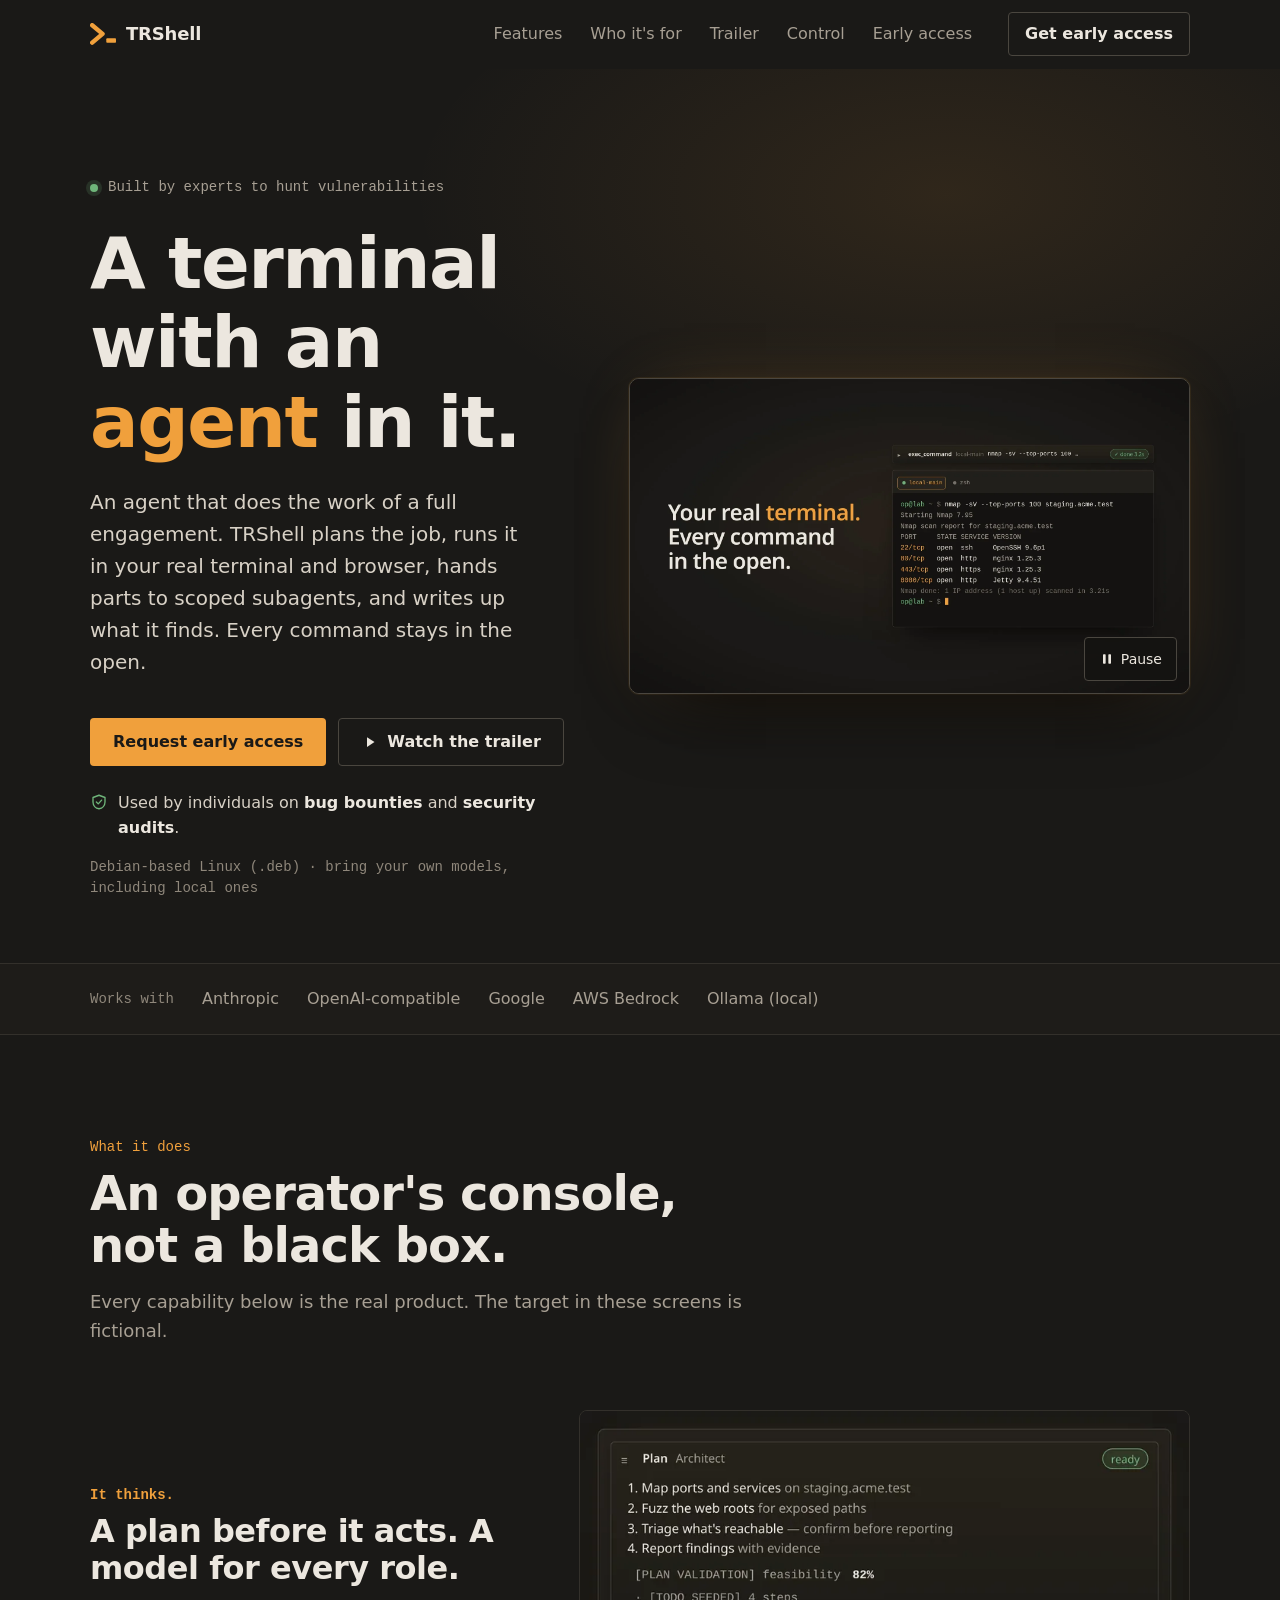
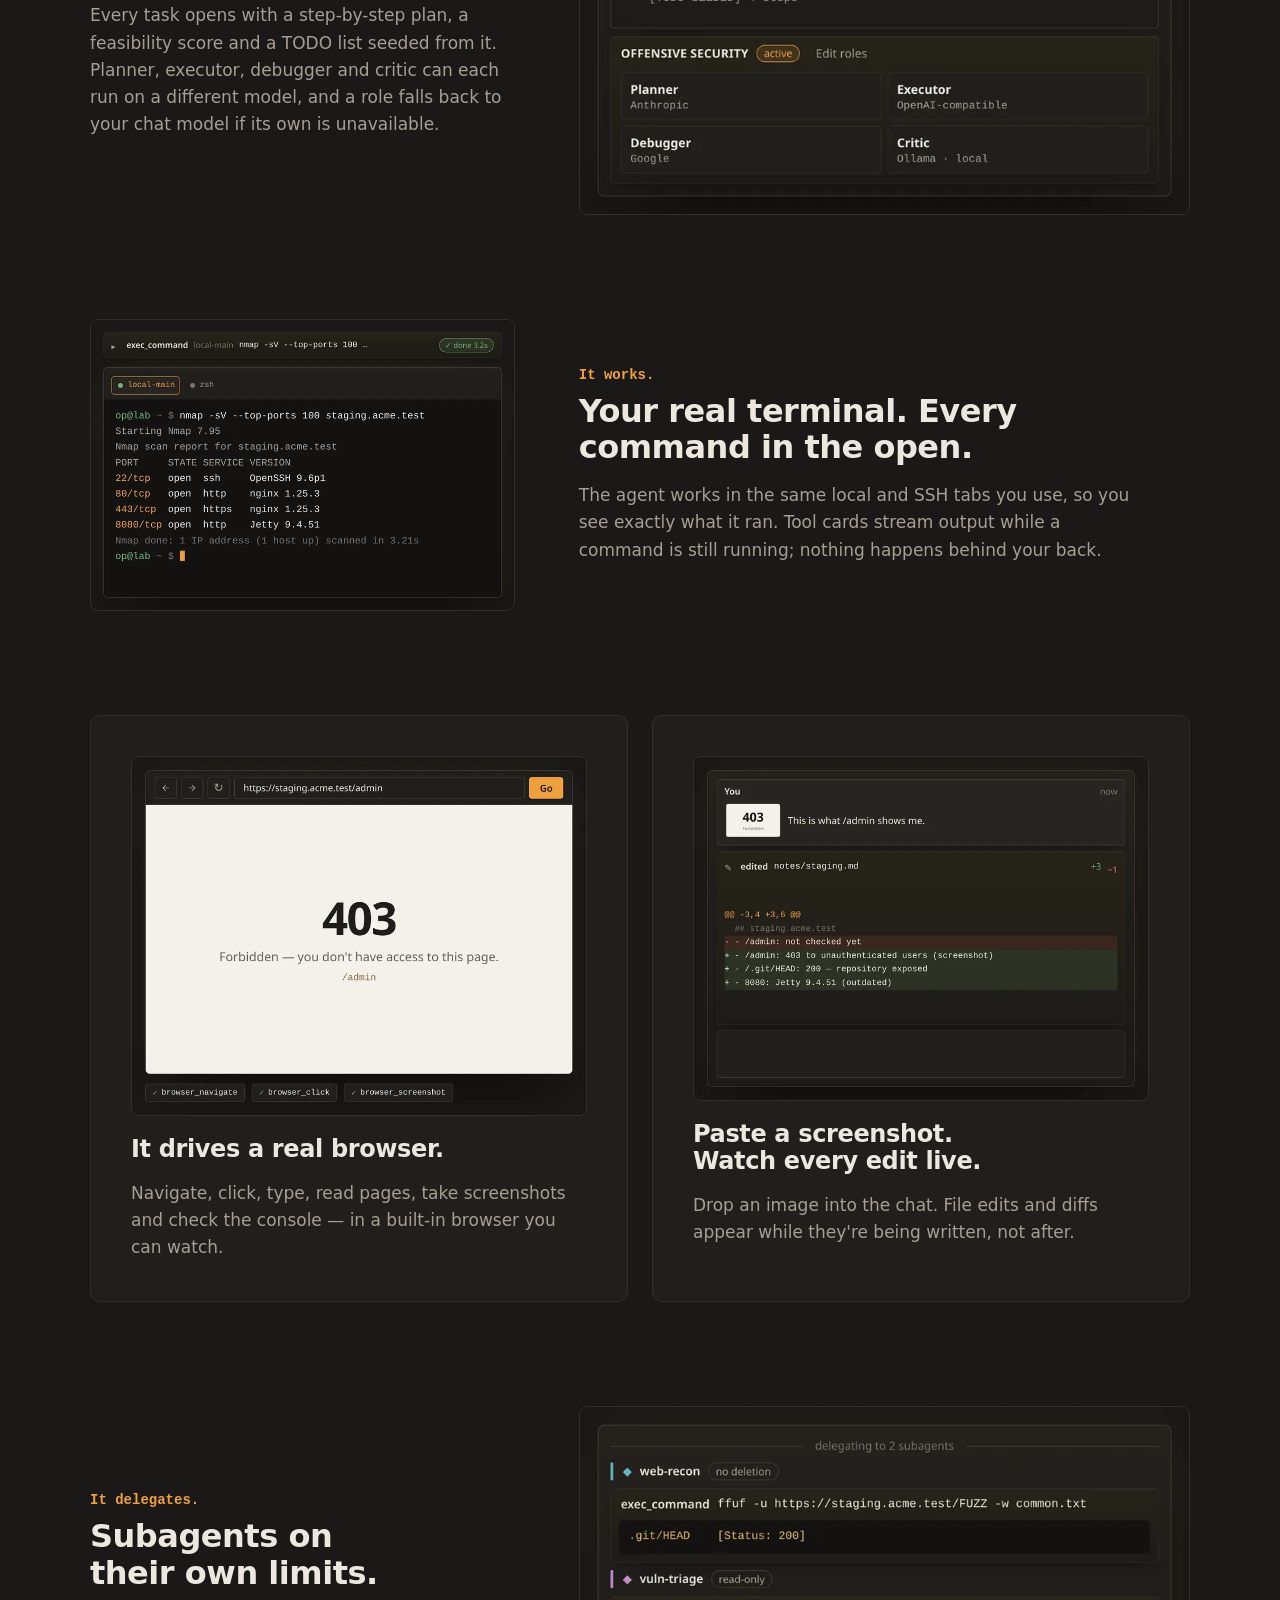
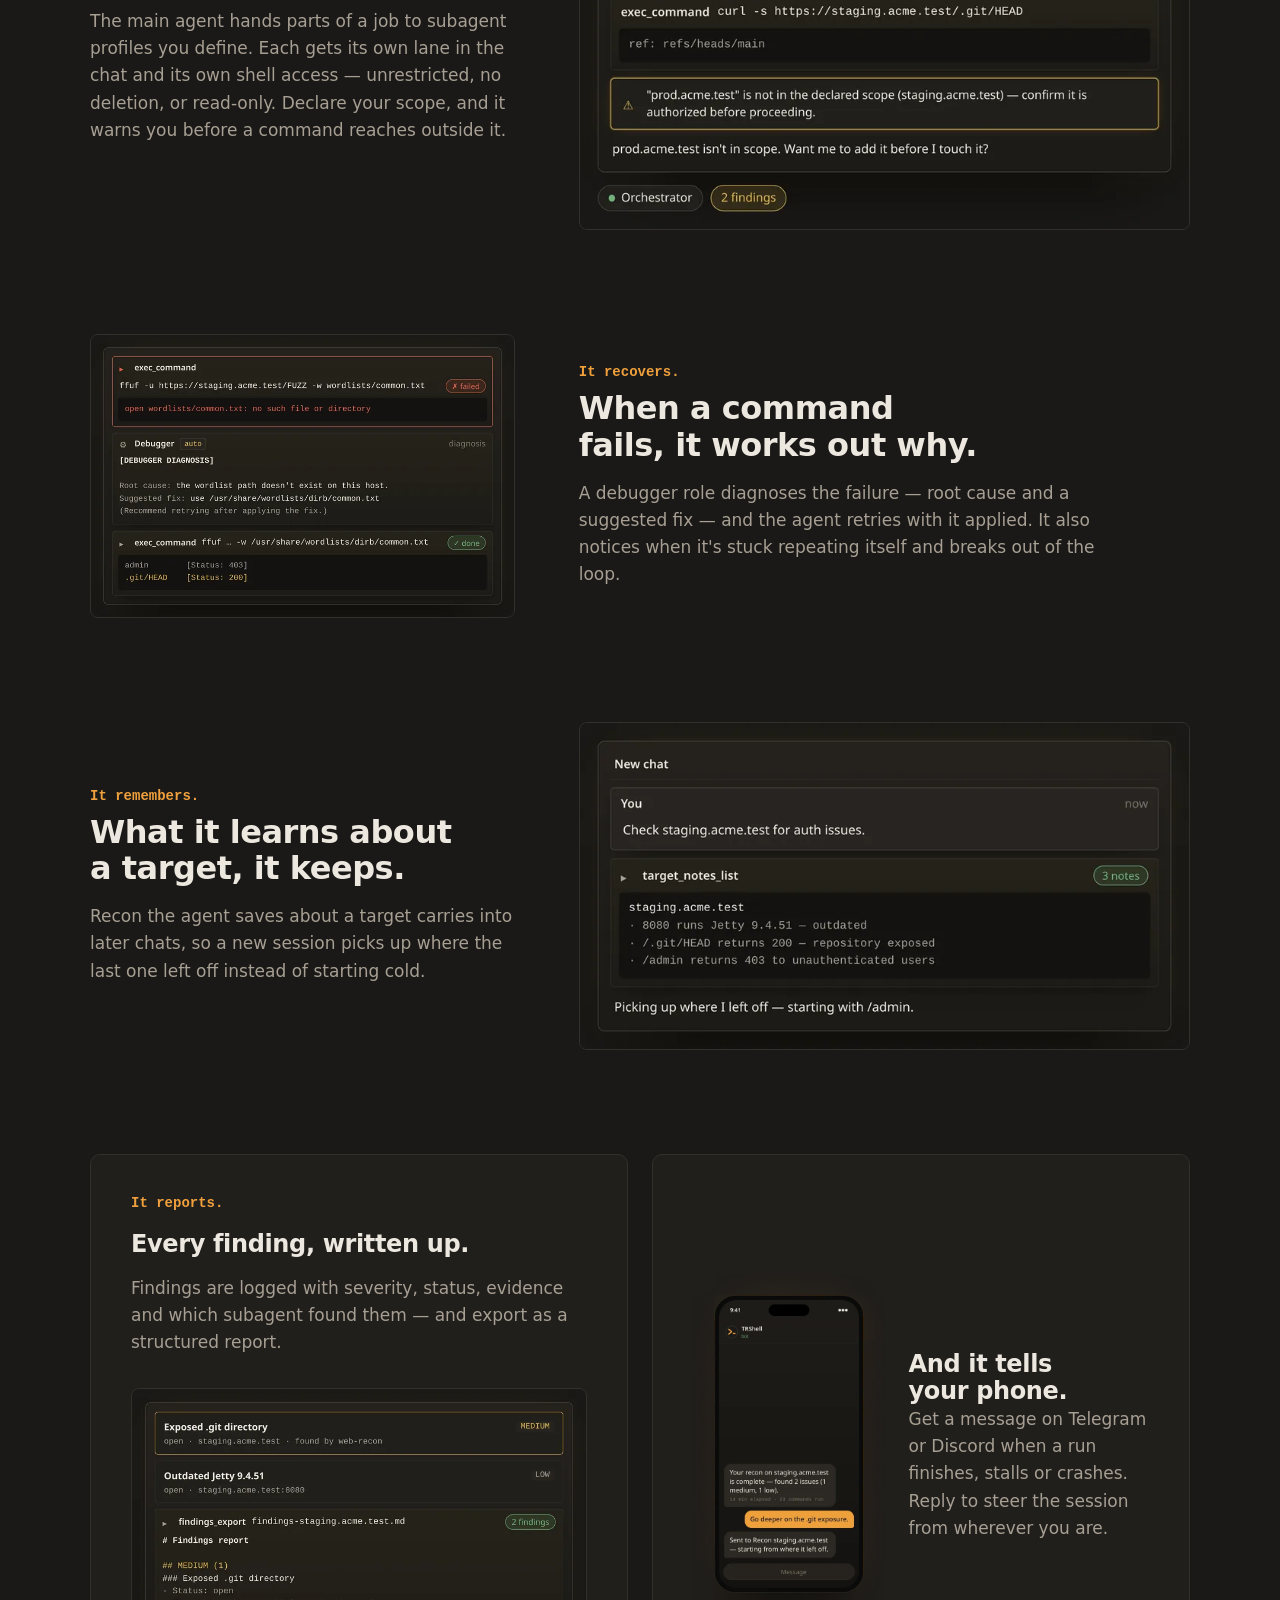
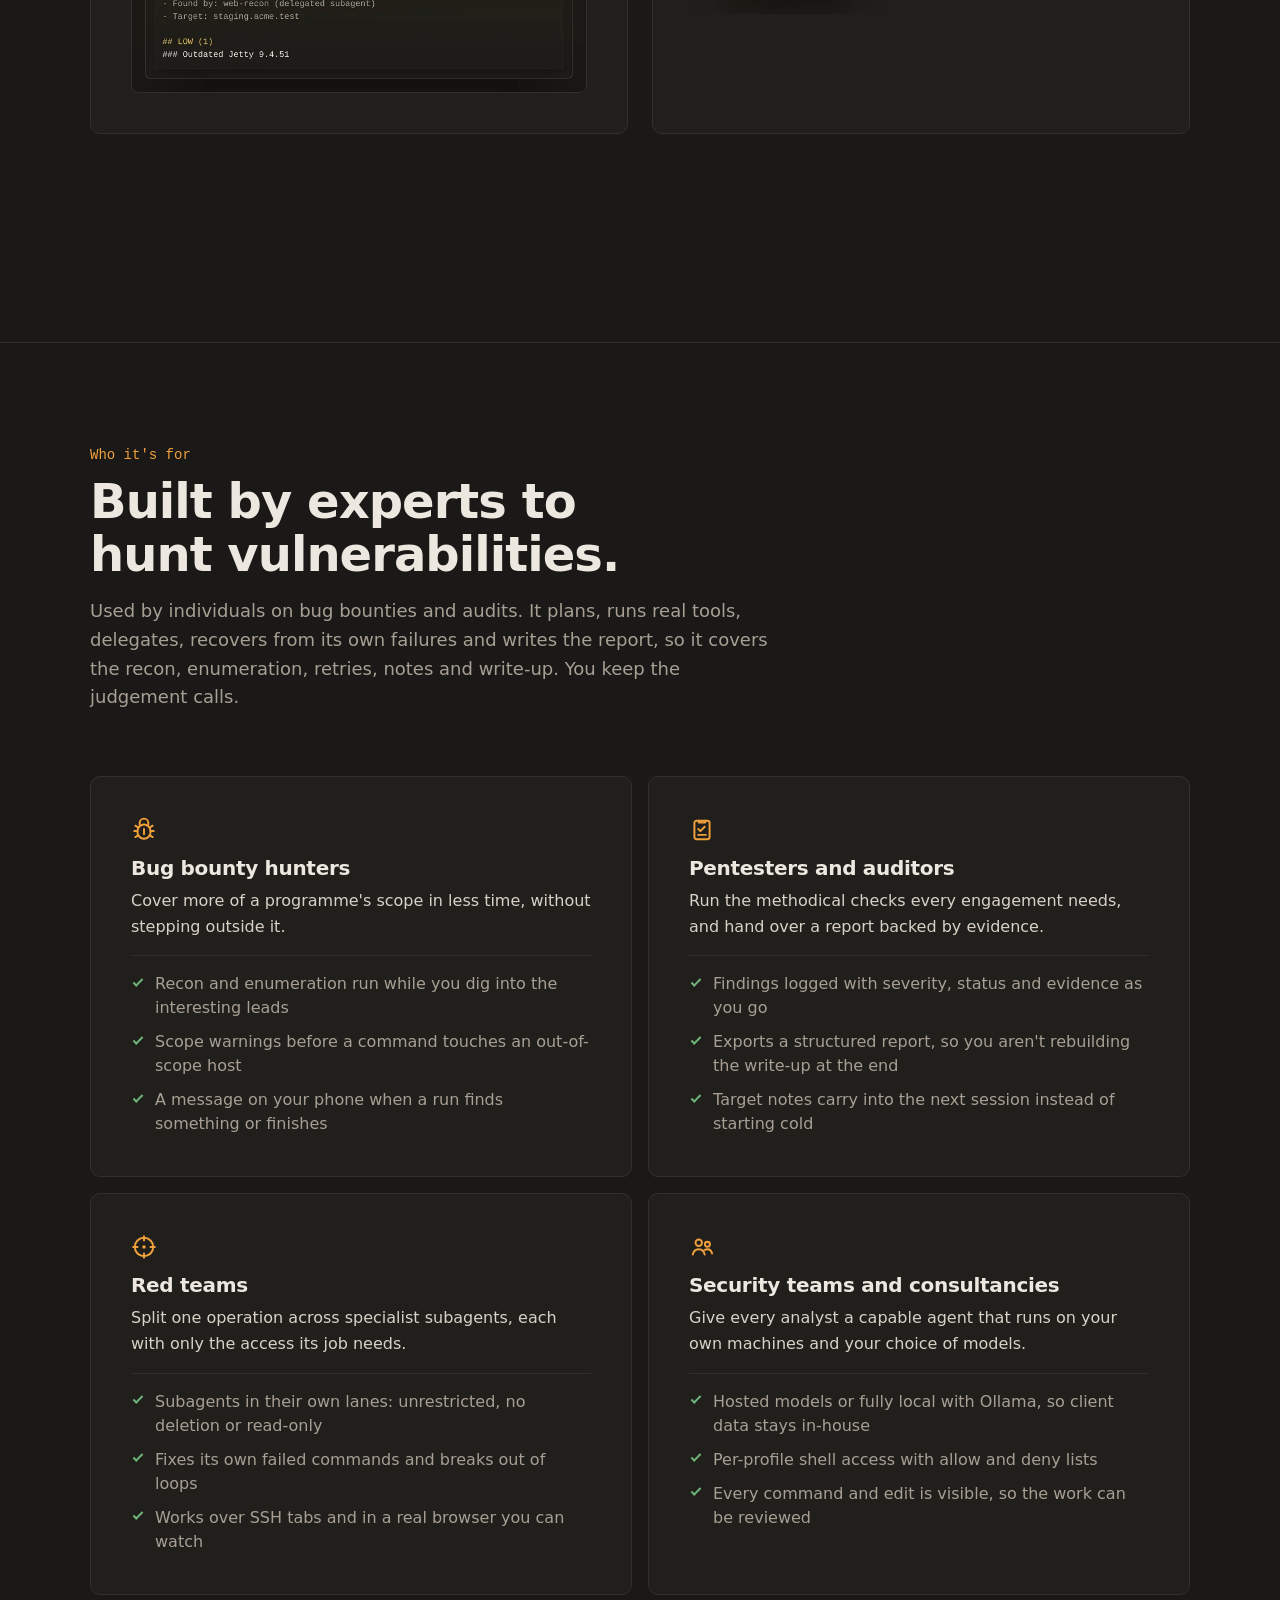
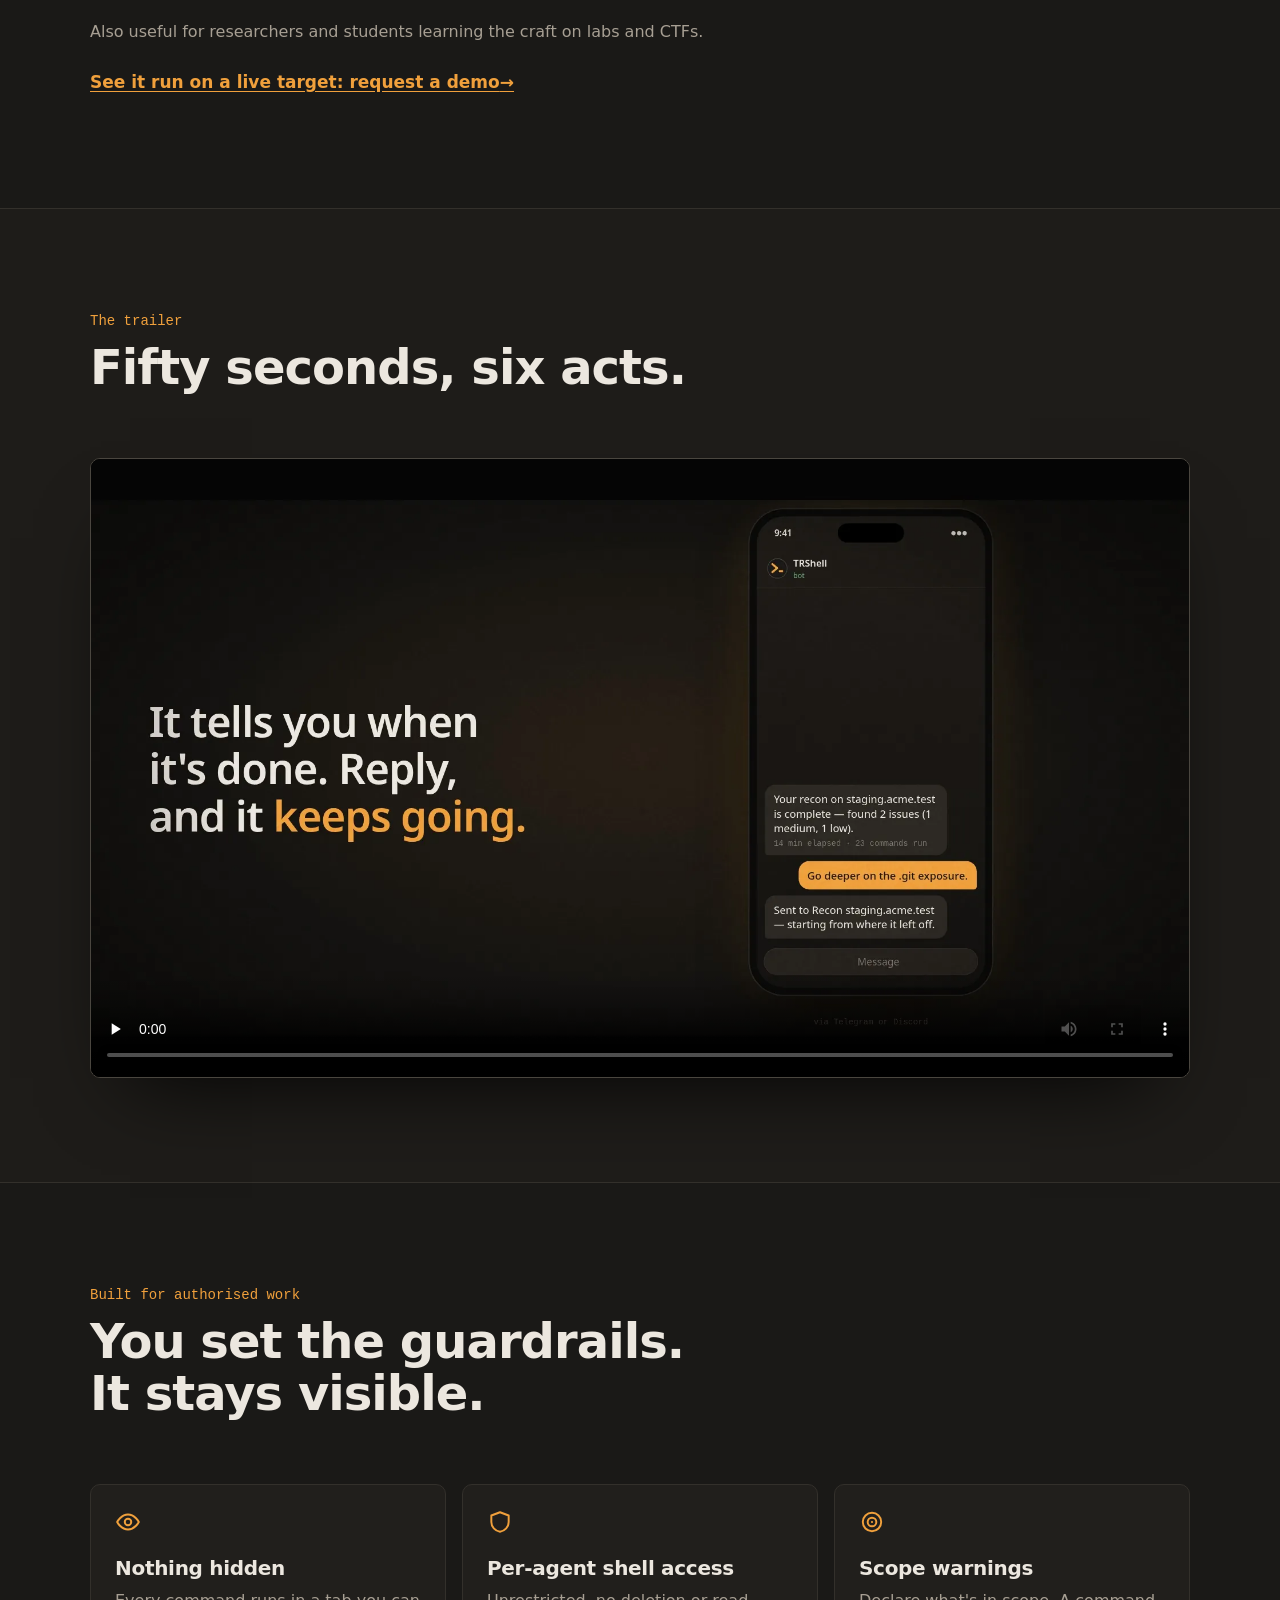
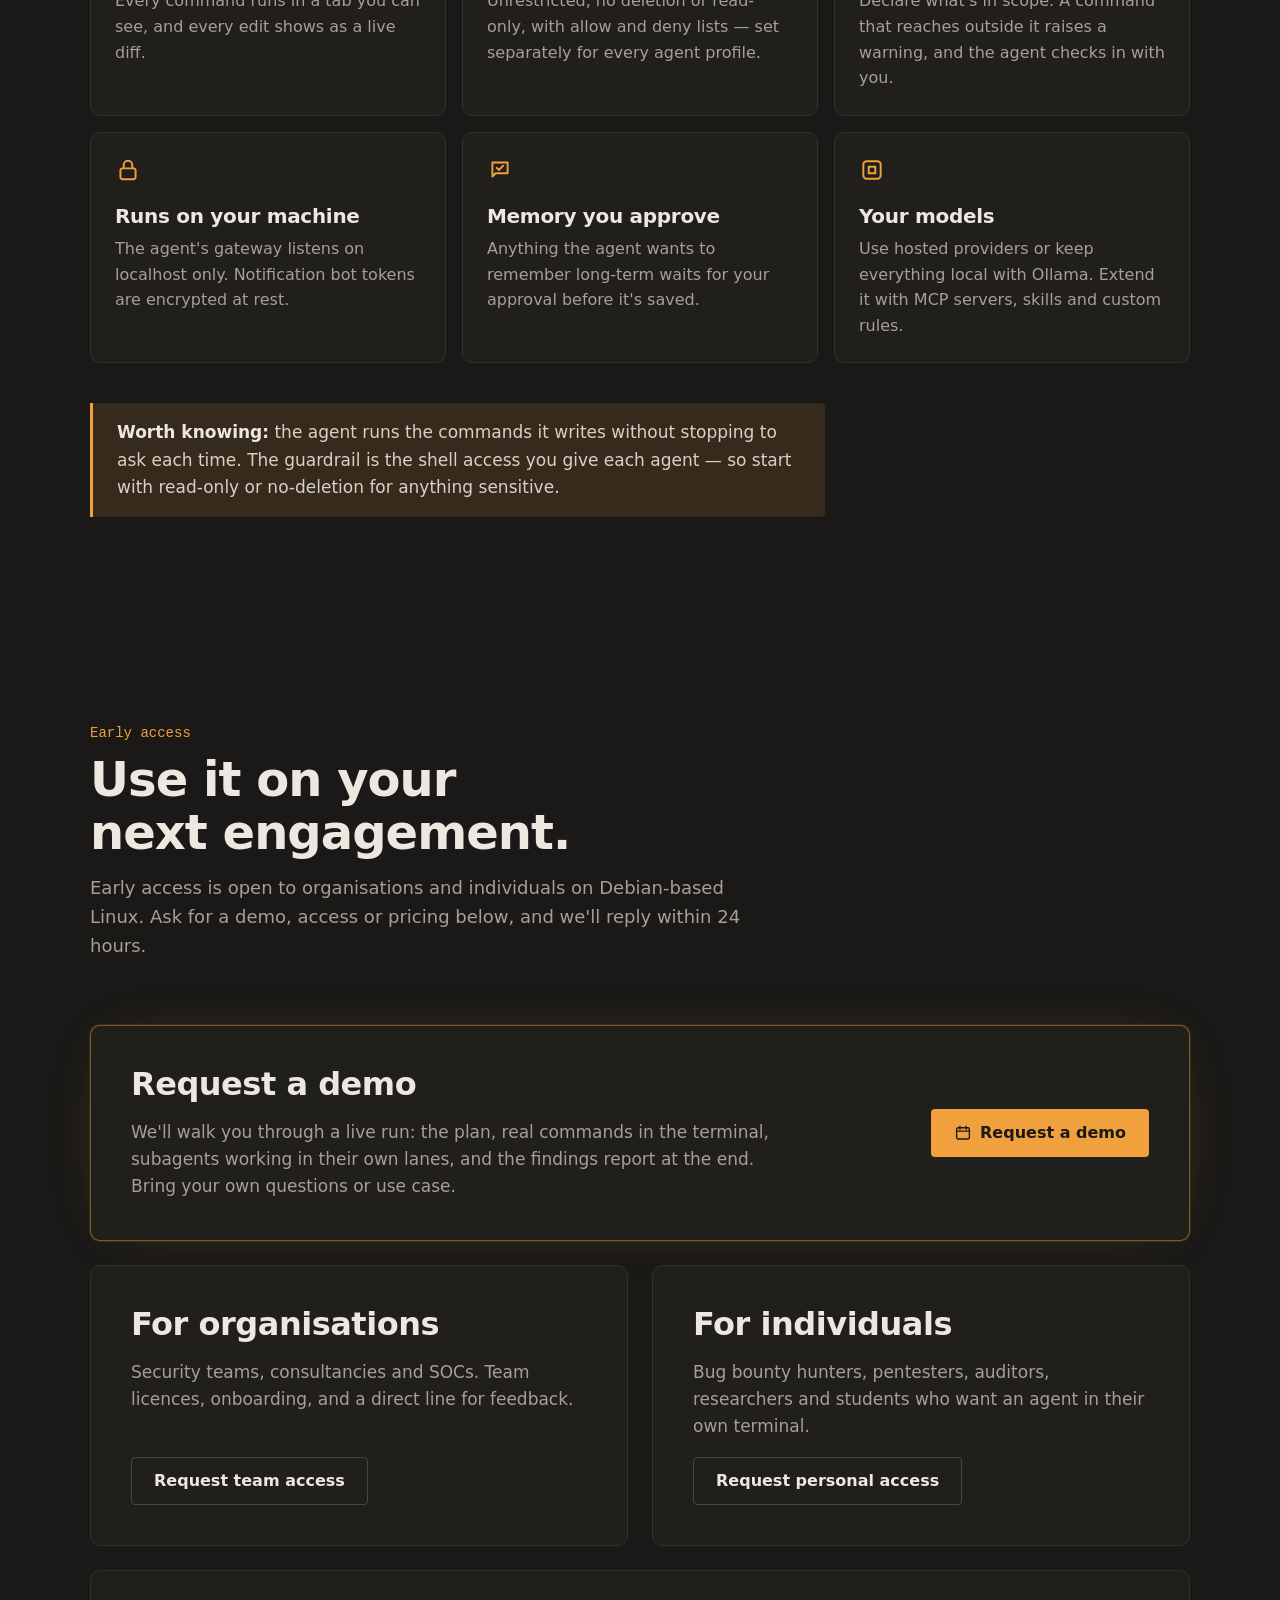
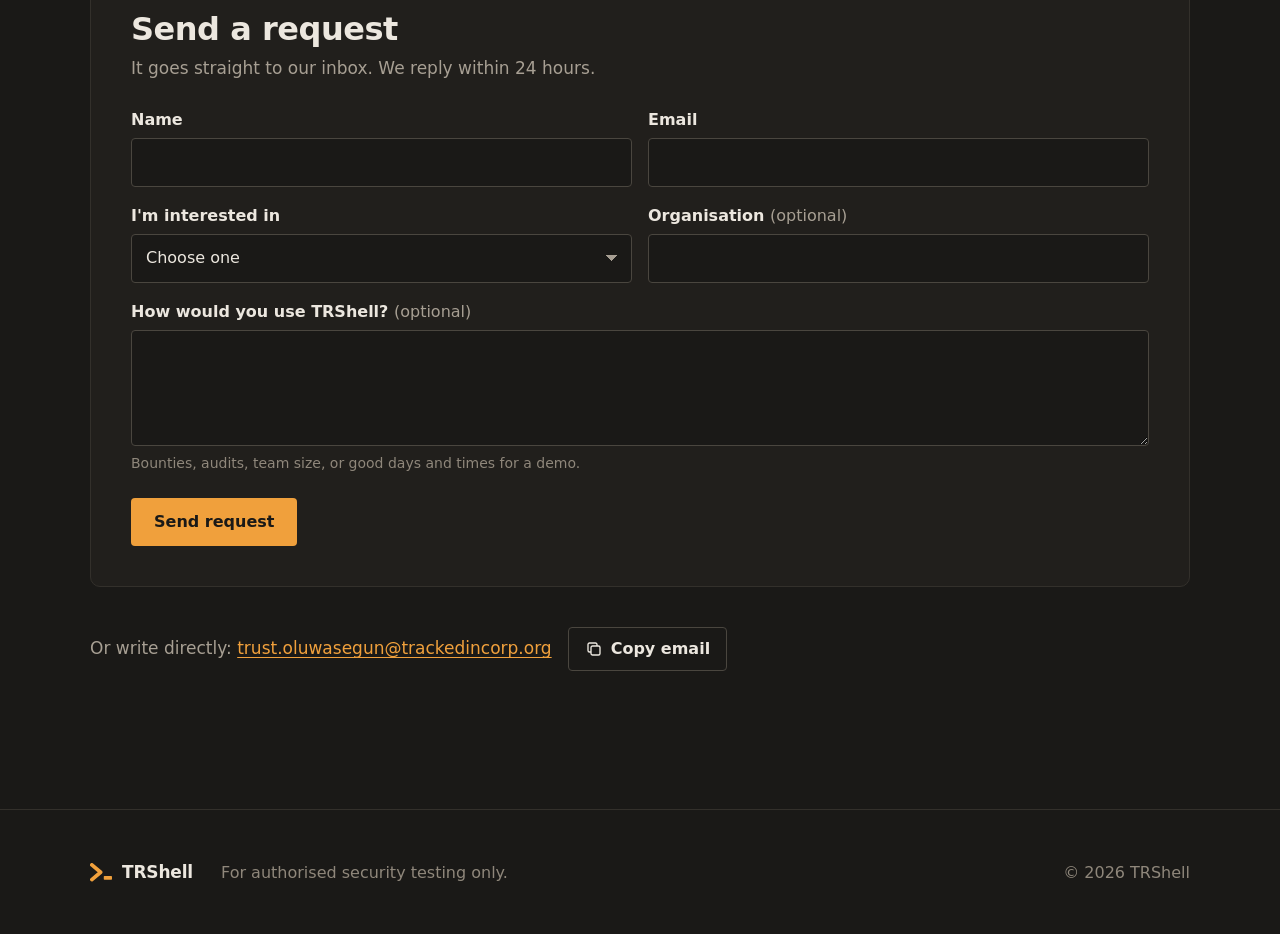
==== commit f0c79b2d: "Add a request form that sends through Formspree Demo, team and personal buttons jump to the form wit" ====
--- a/index.html
+++ b/index.html
@@ -20,9 +20,9 @@
   <link rel="icon" href="favicon.svg" type="image/svg+xml">
   <link rel="icon" href="favicon-32.png" sizes="32x32" type="image/png">
   <link rel="apple-touch-icon" href="apple-touch-icon.png">
-  <link rel="stylesheet" href="styles.css">
+  <link rel="stylesheet" href="styles.css?v=5">
   <script>document.documentElement.classList.add('js')</script>
-  <script src="main.js" defer></script>
+  <script src="main.js?v=5" defer></script>
 </head>
 <body>
   <a class="skip" href="#main">Skip to content</a>
@@ -299,14 +299,14 @@
         <header class="sec-h">
           <p class="eyebrow">Early access</p>
           <h2 id="a-h">Use it on your next engagement.</h2>
-          <p class="sub">Early access is open to organisations and individuals on Debian-based Linux. Email us for a demo or pricing, and tell us a little about how you'd use it.</p>
+          <p class="sub">Early access is open to organisations and individuals on Debian-based Linux. Ask for a demo, access or pricing below, and we'll reply within 24 hours.</p>
         </header>
         <div class="demo reveal" id="demo">
           <div class="demo-copy">
             <h3>Request a demo</h3>
             <p>We'll walk you through a live run: the plan, real commands in the terminal, subagents working in their own lanes, and the findings report at the end. Bring your own questions or use case.</p>
           </div>
-          <a class="btn btn-primary" href="mailto:trust.oluwasegun@trackedincorp.org?subject=TRShell%20demo%20request&amp;body=Name%3A%0AOrganisation%20(if%20any)%3A%0AWhat%20you%27d%20like%20to%20see%3A%0APreferred%20days%20and%20times%3A%0A">
+          <a class="btn btn-primary" href="#request" data-interest="Demo">
             <svg class="ic" viewBox="0 0 24 24" aria-hidden="true"><rect x="3.5" y="5" width="17" height="15" rx="2" fill="none" stroke="currentColor" stroke-width="1.8"/><path d="M3.5 9.5h17M8 3v4M16 3v4" fill="none" stroke="currentColor" stroke-width="1.8" stroke-linecap="round"/></svg>
             Request a demo
           </a>
@@ -315,13 +315,66 @@
           <article class="plan">
             <h3>For organisations</h3>
             <p>Security teams, consultancies and SOCs. Team licences, onboarding, and a direct line for feedback.</p>
-            <a class="btn btn-ghost" href="mailto:trust.oluwasegun@trackedincorp.org?subject=TRShell%20early%20access%20%E2%80%94%20organisation&amp;body=Name%3A%0AOrganisation%3A%0AHow%20many%20seats%3A%0AWhat%20you%27d%20use%20it%20for%3A%0A">Request team access</a>
+            <a class="btn btn-ghost" href="#request" data-interest="Team access">Request team access</a>
           </article>
           <article class="plan">
             <h3>For individuals</h3>
             <p>Bug bounty hunters, pentesters, auditors, researchers and students who want an agent in their own terminal.</p>
-            <a class="btn btn-ghost" href="mailto:trust.oluwasegun@trackedincorp.org?subject=TRShell%20early%20access%20%E2%80%94%20personal&amp;body=Name%3A%0AWhat%20you%27d%20use%20it%20for%3A%0A">Request personal access</a>
-          </article>
+            <a class="btn btn-ghost" href="#request" data-interest="Personal access">Request personal access</a>
+          </article>
+        </div>
+        <div class="request reveal" id="request">
+          <div class="request-h">
+            <h3 id="r-h">Send a request</h3>
+            <p>It goes straight to our inbox. We reply within 24 hours.</p>
+          </div>
+          <form class="rform" id="rform" action="https://formspree.io/f/mvkkwkld" method="POST" novalidate aria-labelledby="r-h">
+            <input type="hidden" name="_subject" id="rSubject" value="TRShell request">
+            <div class="hp" aria-hidden="true"><label>Leave this empty <input type="text" name="_gotcha" tabindex="-1" autocomplete="off"></label></div>
+            <div class="fields">
+              <div class="field">
+                <label for="fName">Name</label>
+                <input id="fName" name="name" type="text" autocomplete="name" required aria-describedby="fName-e">
+                <p class="ferr" id="fName-e"></p>
+              </div>
+              <div class="field">
+                <label for="fEmail">Email</label>
+                <input id="fEmail" name="email" type="email" autocomplete="email" inputmode="email" required aria-describedby="fEmail-e">
+                <p class="ferr" id="fEmail-e"></p>
+              </div>
+              <div class="field">
+                <label for="fInterest">I'm interested in</label>
+                <select id="fInterest" name="interest" required aria-describedby="fInterest-e">
+                  <option value="">Choose one</option>
+                  <option>Demo</option>
+                  <option>Team access</option>
+                  <option>Personal access</option>
+                  <option>Pricing</option>
+                </select>
+                <p class="ferr" id="fInterest-e"></p>
+              </div>
+              <div class="field">
+                <label for="fOrg">Organisation <span class="opt">(optional)</span></label>
+                <input id="fOrg" name="organisation" type="text" autocomplete="organization">
+              </div>
+              <div class="field field-wide">
+                <label for="fMsg">How would you use TRShell? <span class="opt">(optional)</span></label>
+                <textarea id="fMsg" name="message" rows="4" aria-describedby="fMsg-h"></textarea>
+                <p class="fhelp" id="fMsg-h">Bounties, audits, team size, or good days and times for a demo.</p>
+              </div>
+            </div>
+            <div class="rform-foot">
+              <button class="btn btn-primary" id="rSend" type="submit">Send request</button>
+              <p class="rstatus" id="rStatus" role="status" aria-live="polite"></p>
+            </div>
+          </form>
+          <div class="rdone" id="rDone" tabindex="-1" hidden>
+            <svg class="ic" viewBox="0 0 24 24" aria-hidden="true"><circle cx="12" cy="12" r="9" fill="none" stroke="currentColor" stroke-width="1.8"/><path d="M8 12.5l2.7 2.7L16 9.8" fill="none" stroke="currentColor" stroke-width="1.8" stroke-linecap="round" stroke-linejoin="round"/></svg>
+            <div>
+              <h3>Request sent.</h3>
+              <p id="rDoneText">Thanks. We'll reply within 24 hours.</p>
+            </div>
+          </div>
         </div>
         <div class="contact">
           <p>Or write directly: <a href="mailto:trust.oluwasegun@trackedincorp.org">trust.oluwasegun@trackedincorp.org</a></p>
--- a/styles.css
+++ b/styles.css
@@ -295,6 +295,48 @@
 .plan .btn { margin-top: auto; align-self: flex-start; }
 @media (min-width: 768px) { .plans { grid-template-columns: 1fr 1fr; } }
 
+/* request form: labels always visible, errors under their field, one primary action */
+.request { margin-top: var(--sp-3); background: var(--panel); border: 1px solid var(--line); border-radius: var(--r-lg); padding: var(--sp-3); scroll-margin-top: calc(var(--header-h) + 16px); }
+.request-h h3 { font-size: var(--t-h3); }
+.request-h p { margin-top: 8px; color: var(--muted); }
+.rform { margin-top: var(--sp-3); }
+.fields { display: grid; gap: var(--sp-2); }
+.field { display: flex; flex-direction: column; gap: 6px; min-width: 0; }
+.field label { font-weight: 600; font-size: var(--t-small); color: var(--fg); }
+.field .opt { font-weight: 400; color: var(--muted); }
+.field input, .field select, .field textarea {
+  width: 100%; min-height: 48px; padding: 12px 14px; border-radius: var(--r);
+  background: var(--bg); color: var(--fg); border: 1px solid var(--line-2);
+  font: var(--t-small)/1.4 var(--sans);           /* 16px+ so phones don't zoom on focus */
+  transition: border-color var(--dur-fast) ease-out;
+}
+.field textarea { resize: vertical; min-height: 112px; }
+.field select { appearance: none; cursor: pointer; padding-right: 40px;
+  background-image: linear-gradient(45deg, transparent 50%, var(--muted) 50%), linear-gradient(-45deg, transparent 50%, var(--muted) 50%);
+  background-position: right 20px center, right 14px center; background-size: 6px 6px; background-repeat: no-repeat; }
+.field input:hover, .field select:hover, .field textarea:hover { border-color: var(--muted); }
+.field input:focus-visible, .field select:focus-visible, .field textarea:focus-visible { outline: 2px solid var(--accent); outline-offset: 1px; border-color: var(--accent); }
+.field [aria-invalid="true"] { border-color: #e07a6a; }
+.ferr { min-height: 0; color: #f0a596; font-size: var(--t-label); }
+.ferr:empty { display: none; }
+.fhelp { color: var(--faint); font-size: var(--t-label); }
+.hp { position: absolute; left: -9999px; width: 1px; height: 1px; overflow: hidden; }
+.rform-foot { margin-top: var(--sp-3); display: flex; flex-wrap: wrap; align-items: center; gap: 12px 16px; }
+.rform-foot .btn[disabled] { opacity: .7; cursor: progress; }
+.rstatus { font-size: var(--t-small); color: var(--fg-2); }
+.rstatus.err { color: #f0a596; }
+.rdone { margin-top: var(--sp-3); display: flex; gap: var(--sp-2); align-items: flex-start; padding: var(--sp-3); border-radius: var(--r); background: rgba(111,181,122,.10); border: 1px solid rgba(111,181,122,.35); }
+.rdone[hidden], .rform[hidden] { display: none; }
+.rdone:focus { outline: none; }
+.rdone .ic { width: 28px; height: 28px; color: var(--ok); }
+.rdone h3 { font-size: var(--t-title); }
+.rdone p { margin-top: 6px; color: var(--fg-2); }
+@media (min-width: 768px) {
+  .fields { grid-template-columns: 1fr 1fr; }
+  .field-wide { grid-column: 1 / -1; }
+}
+@media (min-width: 1024px) { .request { padding: var(--sp-4); } }
+
 .contact { margin-top: var(--sp-4); display: flex; flex-wrap: wrap; align-items: center; gap: 12px 16px; color: var(--muted); }
 .contact p { overflow-wrap: anywhere; }
 .copy-status { flex-basis: 100%; min-height: 1.6em; font: var(--t-label)/1.6 var(--mono); color: var(--ok); }
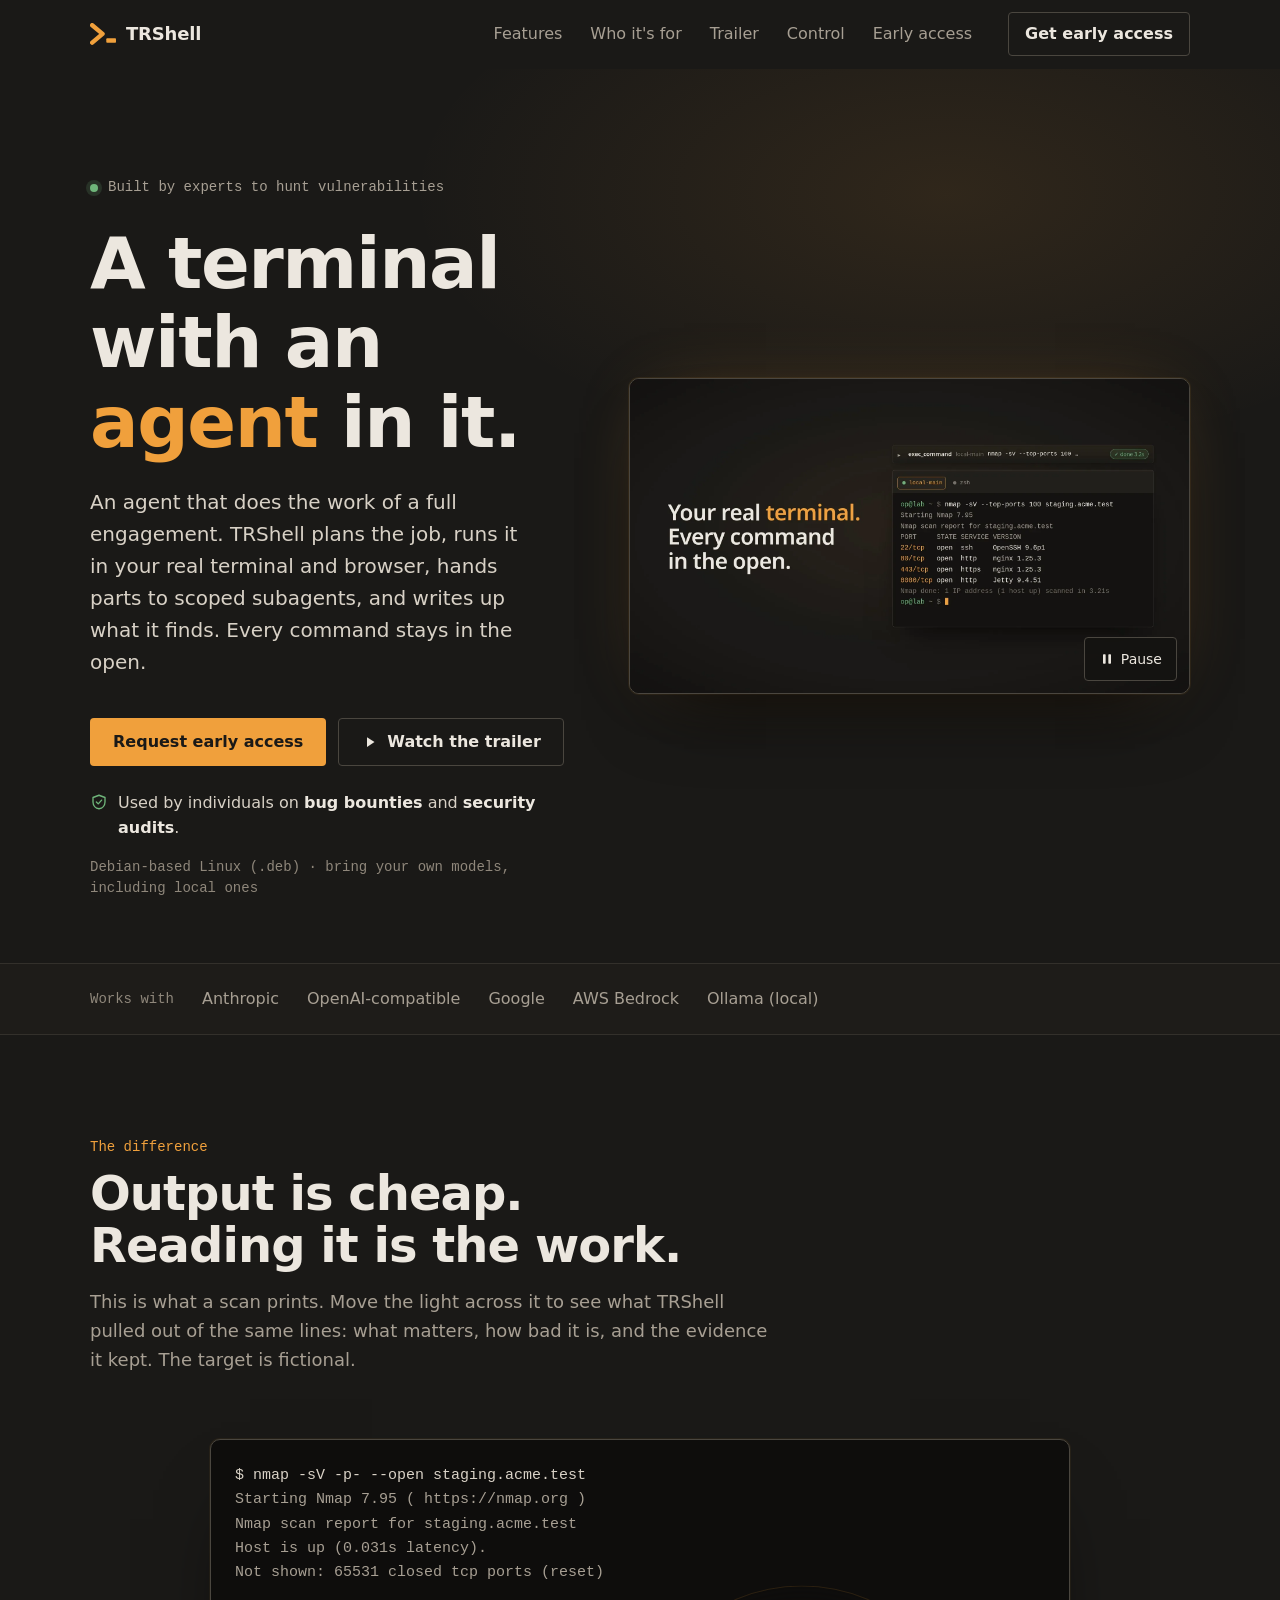
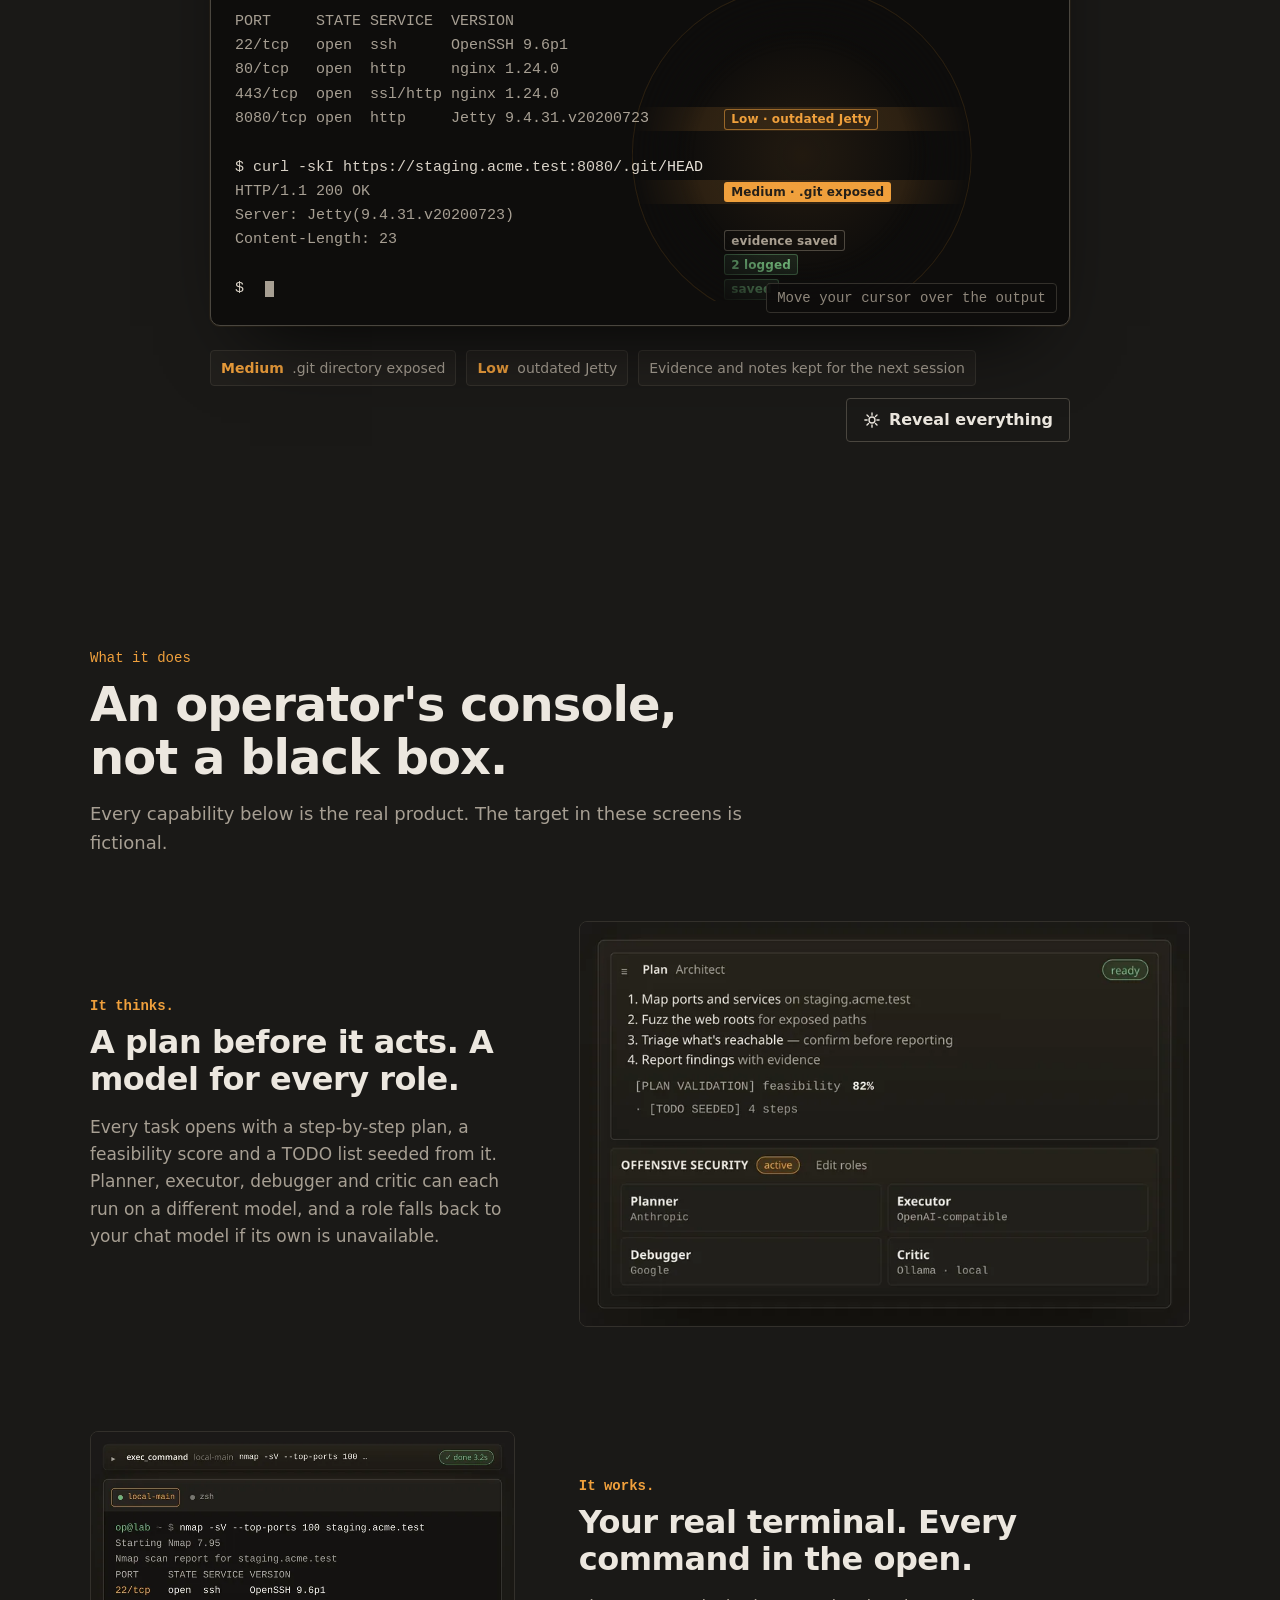
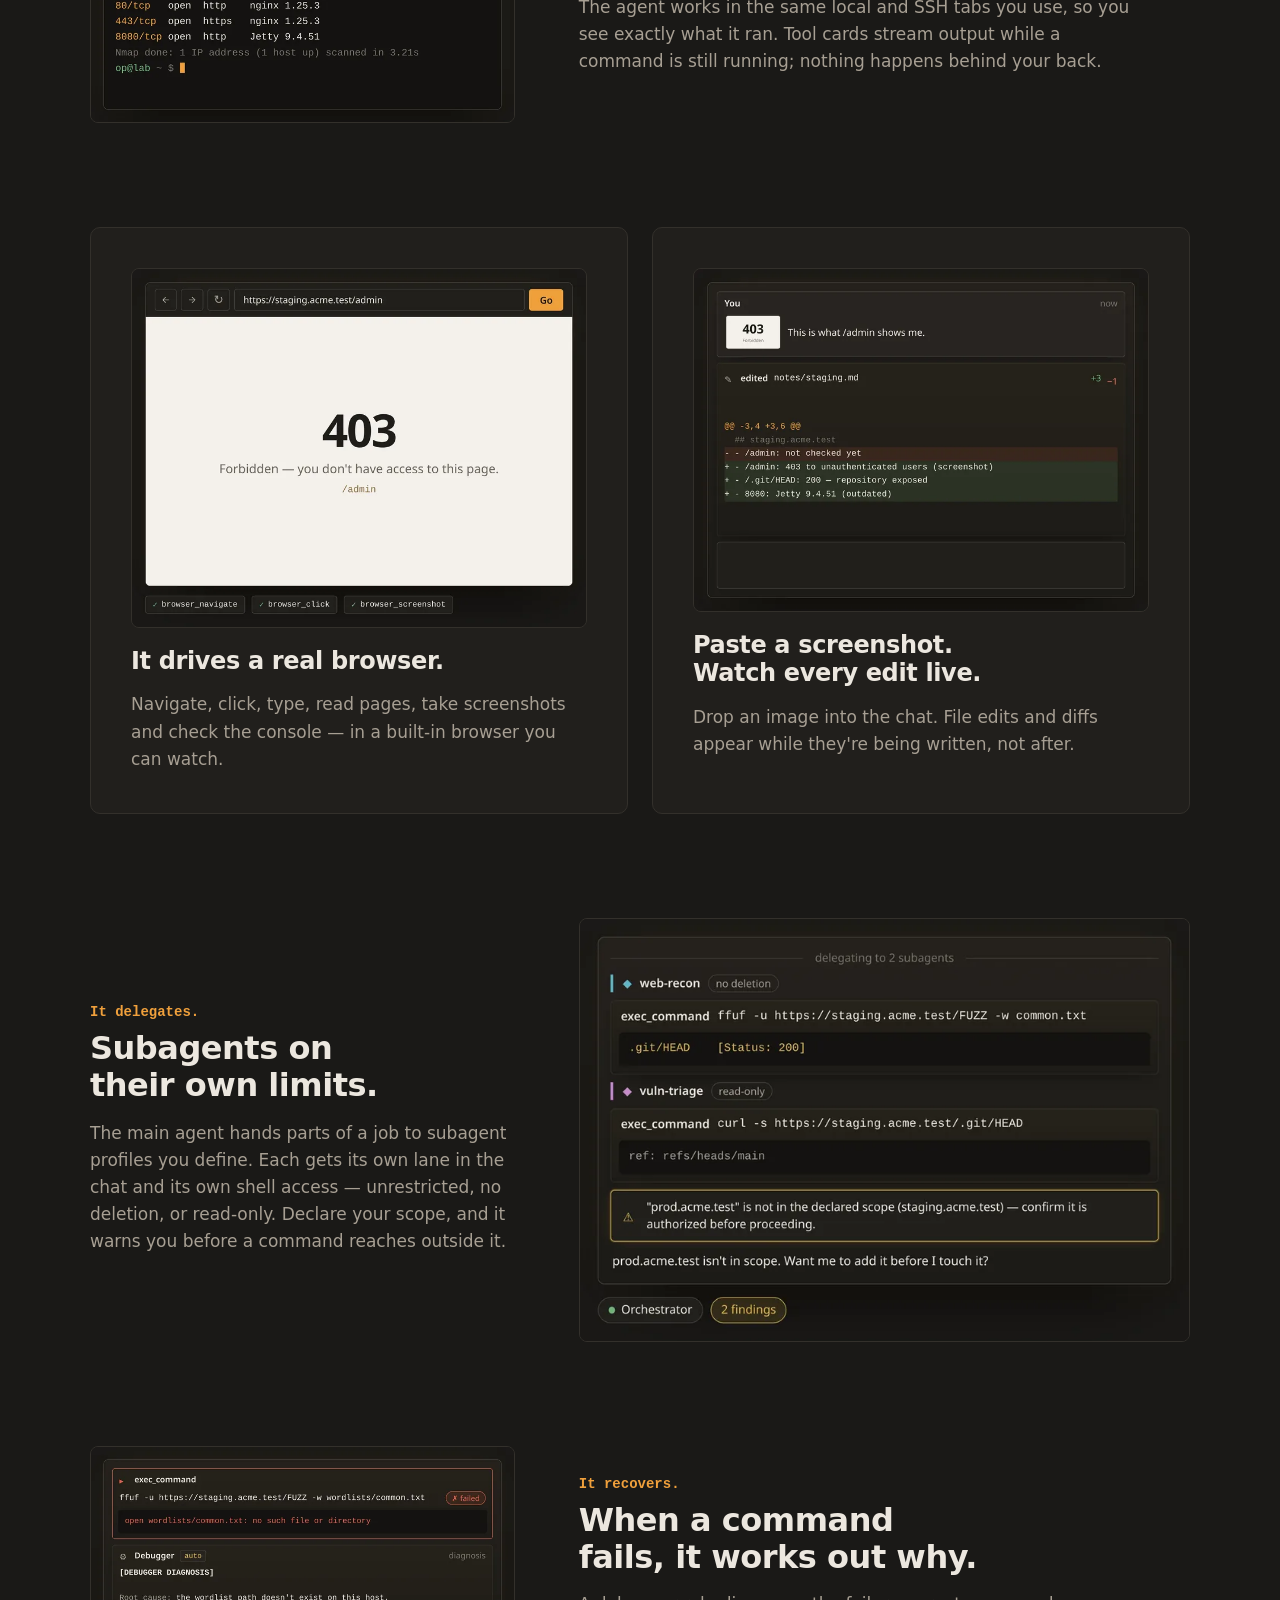
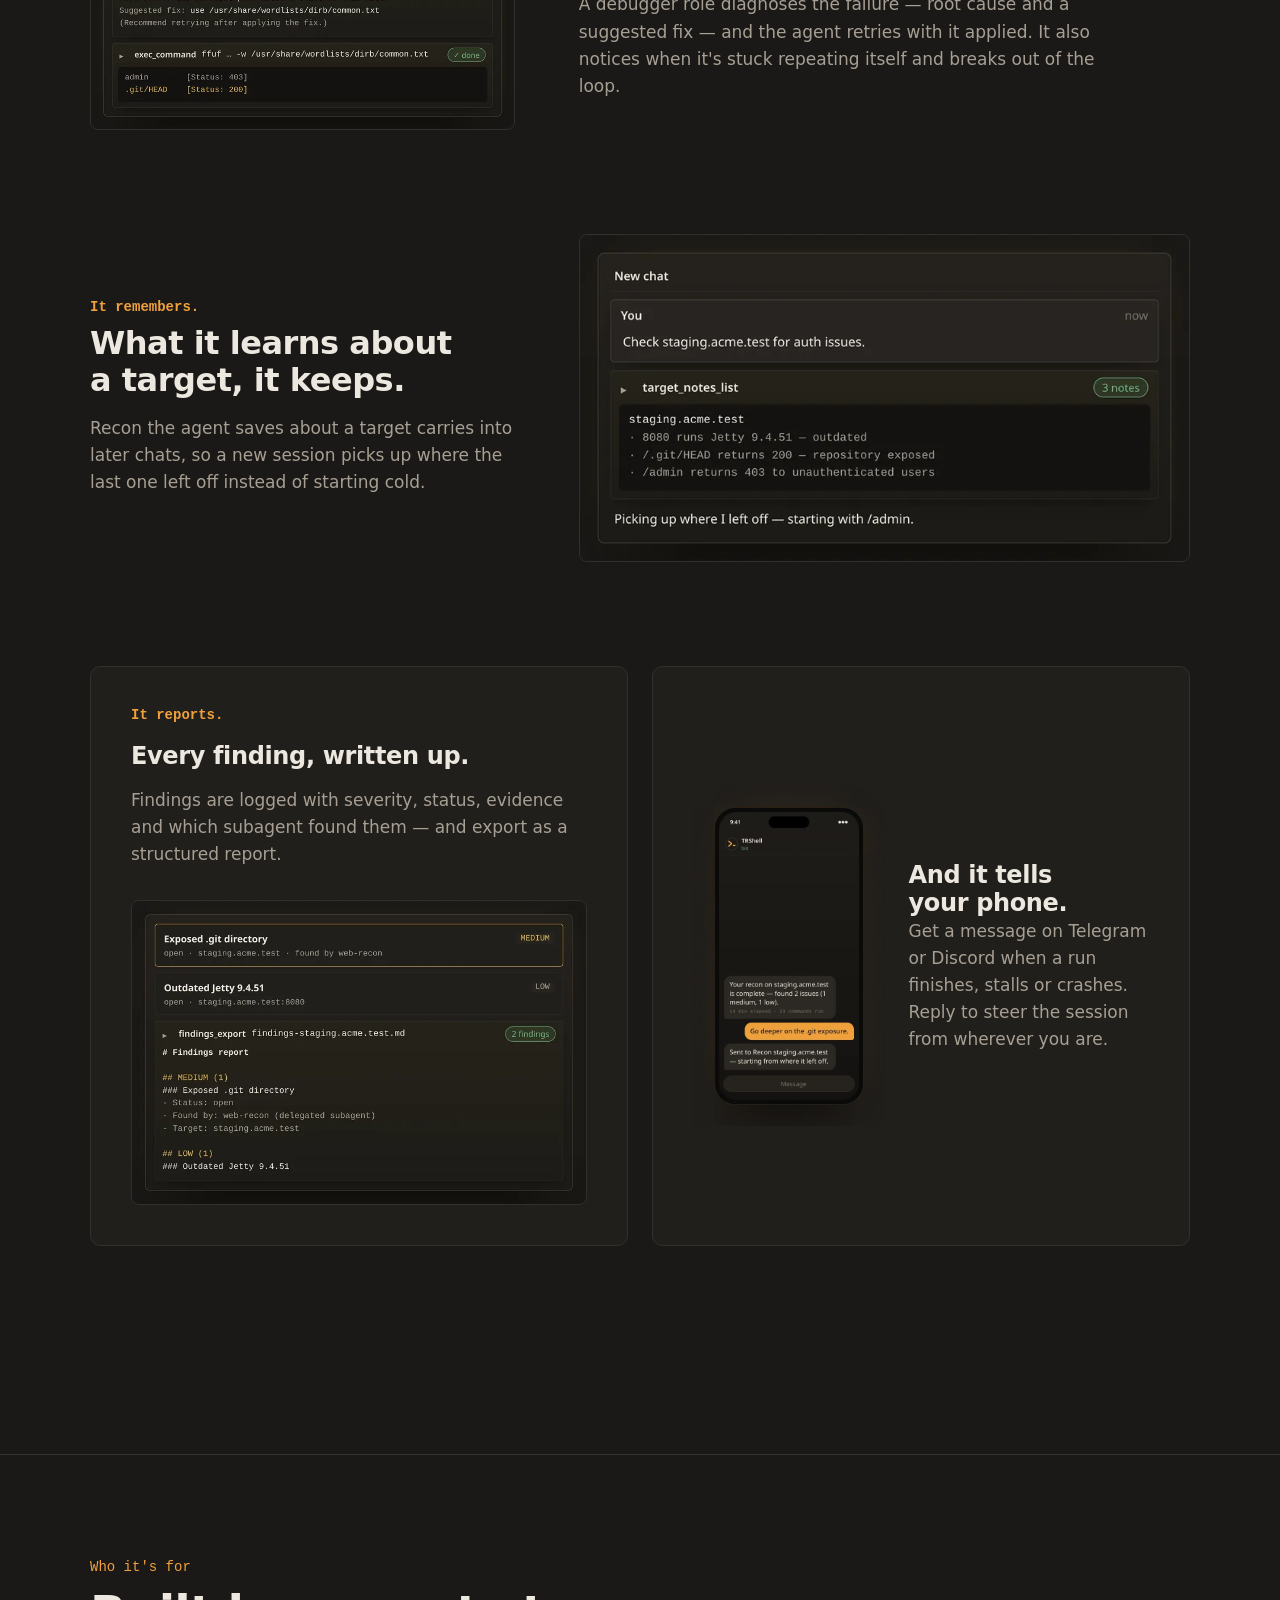
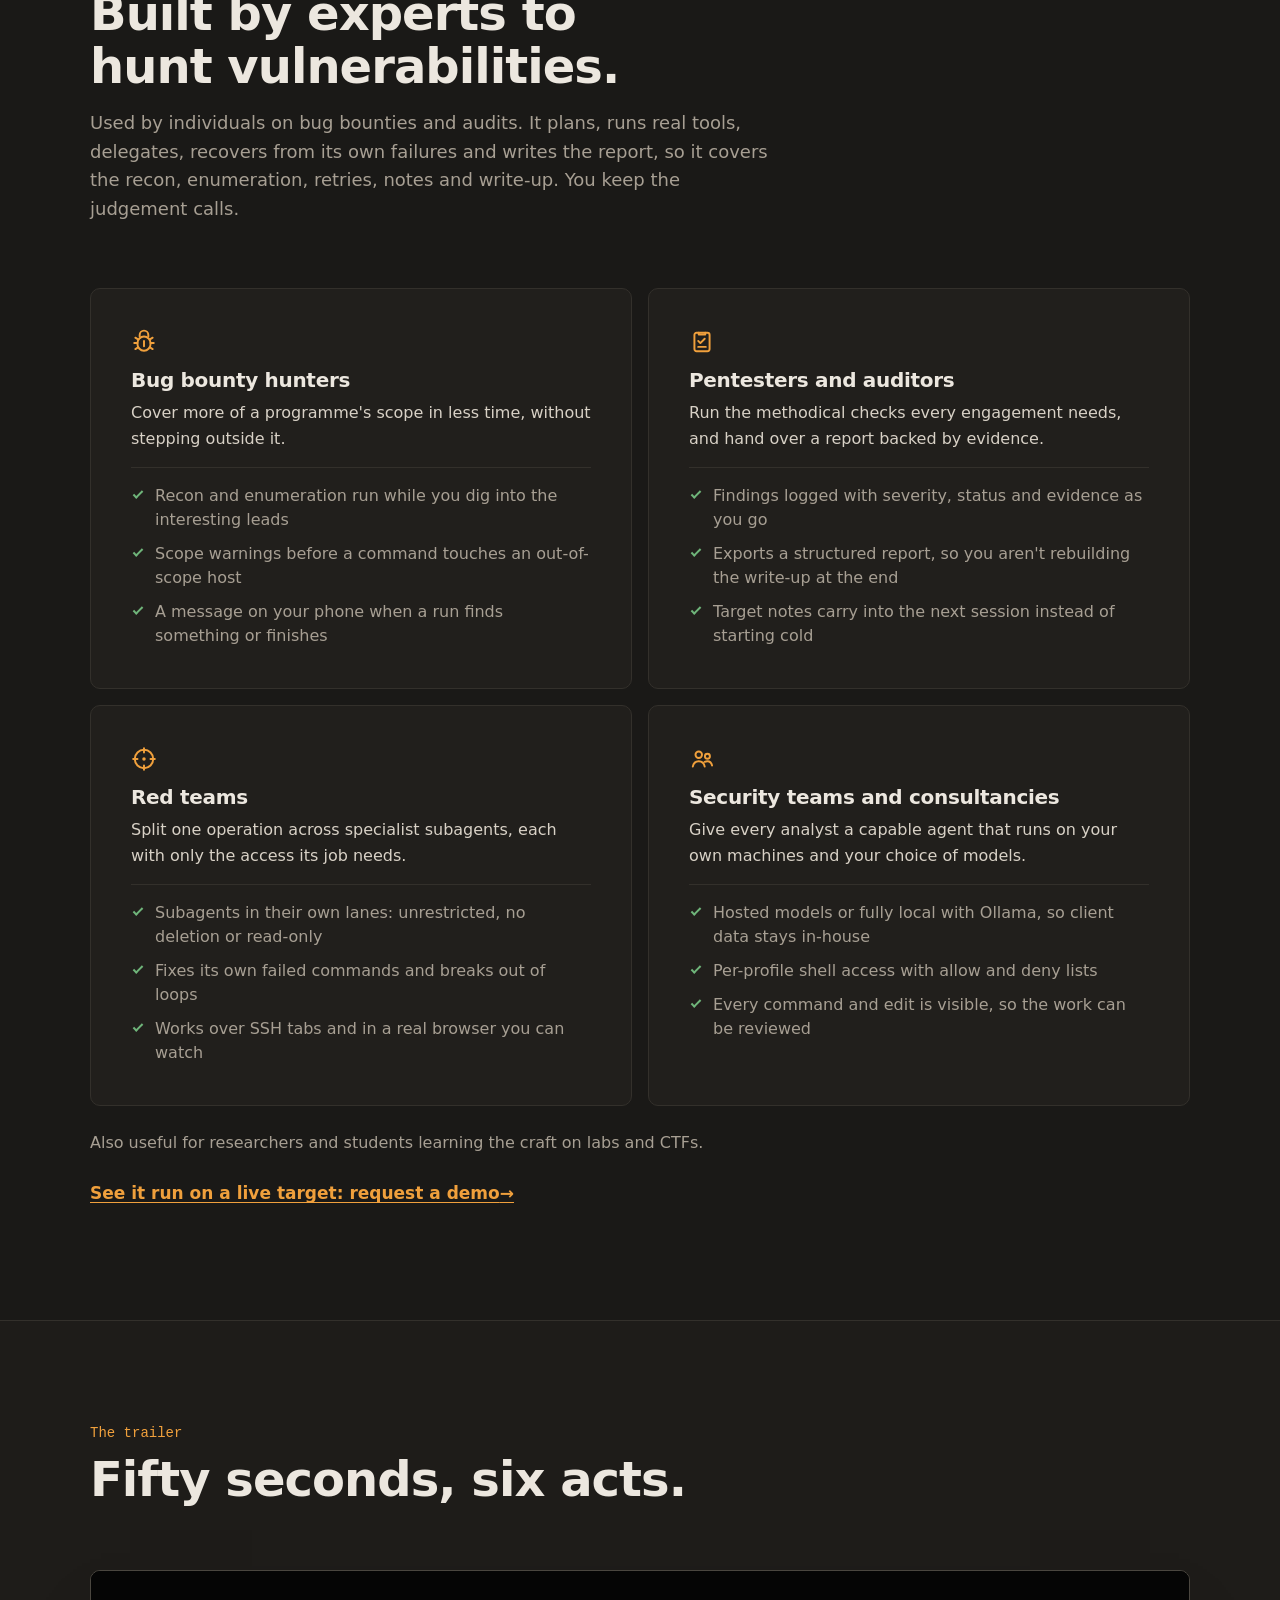
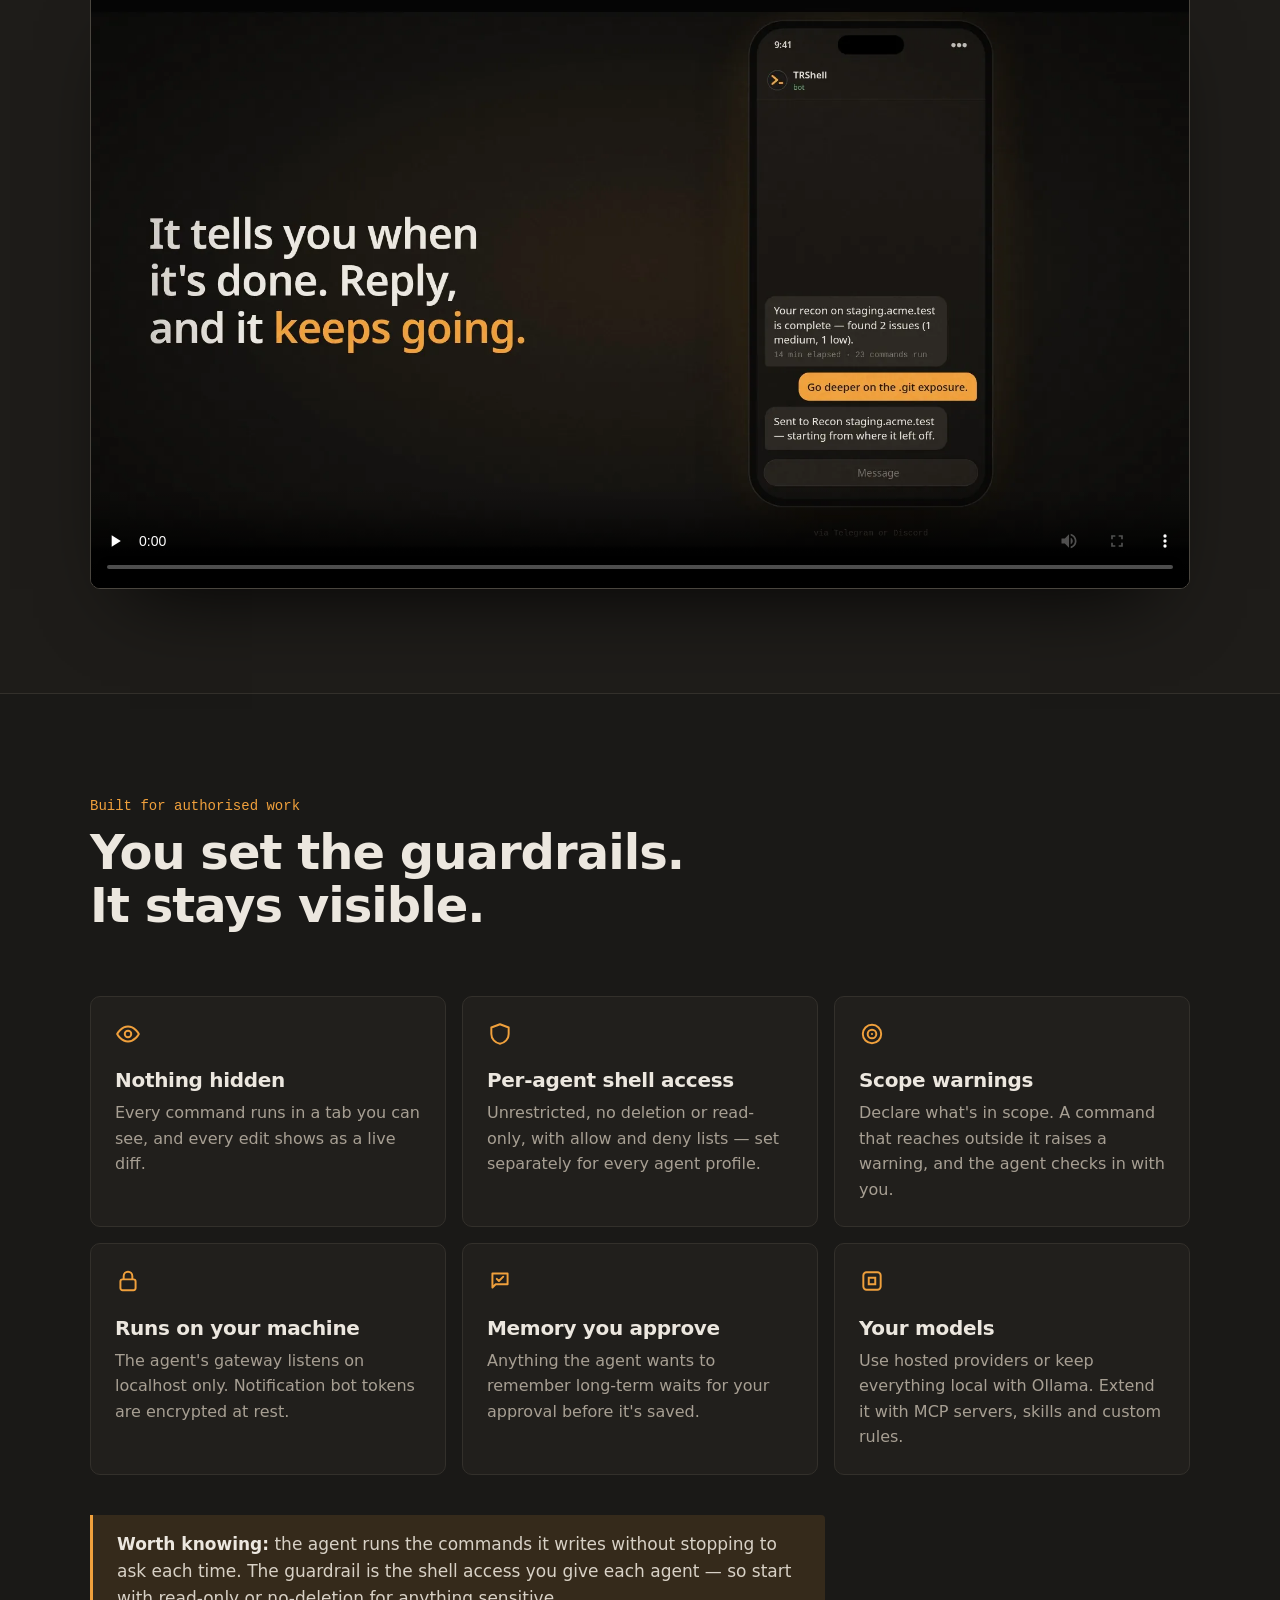
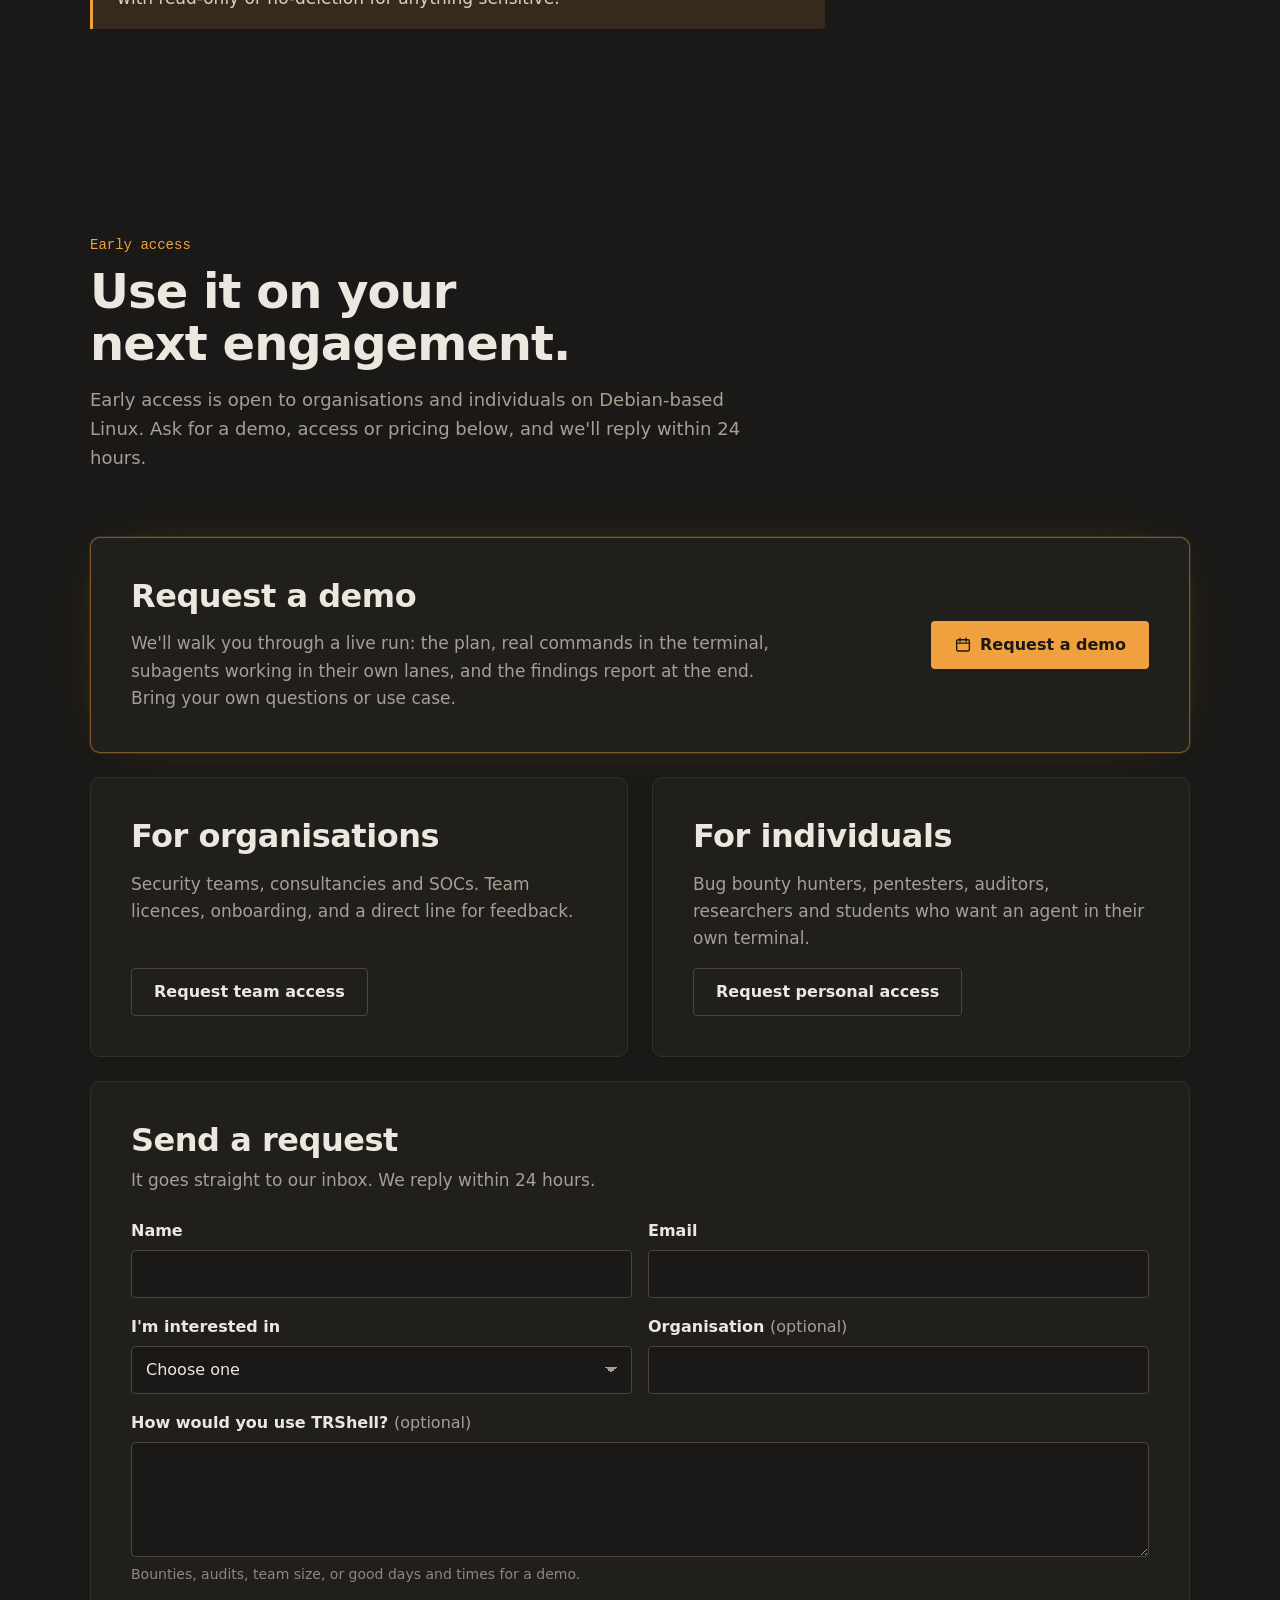
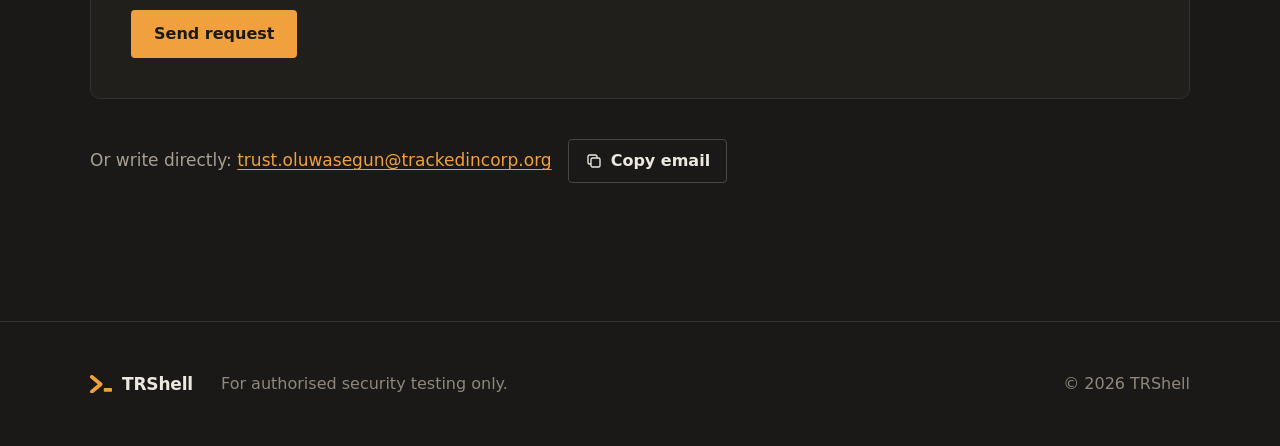
==== commit 6febef3a: "Add "Output is cheap" spotlight section: raw scan vs the agent's reading A cursor-following light ov" ====
--- a/index.html
+++ b/index.html
@@ -20,9 +20,9 @@
   <link rel="icon" href="favicon.svg" type="image/svg+xml">
   <link rel="icon" href="favicon-32.png" sizes="32x32" type="image/png">
   <link rel="apple-touch-icon" href="apple-touch-icon.png">
-  <link rel="stylesheet" href="styles.css?v=5">
+  <link rel="stylesheet" href="styles.css?v=6">
   <script>document.documentElement.classList.add('js')</script>
-  <script src="main.js?v=5" defer></script>
+  <script src="main.js?v=6" defer></script>
 </head>
 <body>
   <a class="skip" href="#main">Skip to content</a>
@@ -93,6 +93,83 @@
       </div>
     </section>
 
+    <!-- the reveal: raw output on top, the agent's reading underneath -->
+    <section class="xr" id="reading" aria-labelledby="x-h">
+      <div class="wrap">
+        <header class="sec-h">
+          <p class="eyebrow">The difference</p>
+          <h2 id="x-h">Output is cheap. Reading it is the work.</h2>
+          <p class="sub">This is what a scan prints. Move the light across it to see what TRShell pulled out of the same lines: what matters, how bad it is, and the evidence it kept. The target is fictional.</p>
+        </header>
+
+        <div class="xr-stage reveal" id="xrStage">
+          <div class="xr-pane" id="xrPane">
+            <div class="xr-stack">
+              <div class="xr-layer xr-raw">
+                <p class="xr-cap">Raw scan output, as the terminal printed it</p>
+                <div class="xr-pre">
+                  <div class="ln cmd"><span class="t">$ nmap -sV -p- --open staging.acme.test</span></div>
+                  <div class="ln"><span class="t">Starting Nmap 7.95 ( https://nmap.org )</span></div>
+                  <div class="ln"><span class="t">Nmap scan report for staging.acme.test</span></div>
+                  <div class="ln"><span class="t">Host is up (0.031s latency).</span></div>
+                  <div class="ln"><span class="t">Not shown: 65531 closed tcp ports (reset)</span></div>
+                  <div class="ln"></div>
+                  <div class="ln"><span class="t">PORT     STATE SERVICE  VERSION</span></div>
+                  <div class="ln"><span class="t">22/tcp   open  ssh      OpenSSH 9.6p1</span></div>
+                  <div class="ln"><span class="t">80/tcp   open  http     nginx 1.24.0</span></div>
+                  <div class="ln"><span class="t">443/tcp  open  ssl/http nginx 1.24.0</span></div>
+                  <div class="ln"><span class="t">8080/tcp open  http     Jetty 9.4.31.v20200723</span></div>
+                  <div class="ln"></div>
+                  <div class="ln cmd"><span class="t">$ curl -skI https://staging.acme.test:8080/.git/HEAD</span></div>
+                  <div class="ln"><span class="t">HTTP/1.1 200 OK</span></div>
+                  <div class="ln"><span class="t">Server: Jetty(9.4.31.v20200723)</span></div>
+                  <div class="ln"><span class="t">Content-Length: 23</span></div>
+                  <div class="ln"></div>
+                  <div class="ln cmd"><span class="t">$ </span><span class="cur" aria-hidden="true"></span></div>
+                </div>
+              </div>
+              <div class="xr-layer xr-agent">
+                <p class="xr-cap">The same output, as the agent read it</p>
+                <div class="xr-pre">
+                  <div class="ln cmd"><span class="t">$ nmap -sV -p- --open staging.acme.test</span></div>
+                  <div class="ln"><span class="t">Starting Nmap 7.95 ( https://nmap.org )</span></div>
+                  <div class="ln"><span class="t">Nmap scan report for staging.acme.test</span></div>
+                  <div class="ln"><span class="t">Host is up (0.031s latency).</span></div>
+                  <div class="ln"><span class="t">Not shown: 65531 closed tcp ports (reset)</span></div>
+                  <div class="ln"></div>
+                  <div class="ln"><span class="t">PORT     STATE SERVICE  VERSION</span></div>
+                  <div class="ln"><span class="t">22/tcp   open  ssh      OpenSSH 9.6p1</span></div>
+                  <div class="ln"><span class="t">80/tcp   open  http     nginx 1.24.0</span></div>
+                  <div class="ln"><span class="t">443/tcp  open  ssl/http nginx 1.24.0</span></div>
+                  <div class="ln hit"><span class="t">8080/tcp open  http     Jetty 9.4.31.v20200723</span><span class="chip chip-low">Low · outdated Jetty</span></div>
+                  <div class="ln"></div>
+                  <div class="ln cmd"><span class="t">$ curl -skI https://staging.acme.test:8080/.git/HEAD</span></div>
+                  <div class="ln hit"><span class="t">HTTP/1.1 200 OK</span><span class="chip chip-med">Medium · .git exposed</span></div>
+                  <div class="ln"><span class="t">Server: Jetty(9.4.31.v20200723)</span></div>
+                  <div class="ln hit-soft"><span class="t">Content-Length: 23</span><span class="chip chip-ev">evidence saved</span></div>
+                  <div class="ln ln-act"><span class="t">findings_add</span><span class="chip chip-ok">2 logged</span></div>
+                  <div class="ln ln-act"><span class="t">target_notes_add</span><span class="chip chip-ok">saved</span></div>
+                </div>
+              </div>
+              <div class="xr-glow" aria-hidden="true"></div>
+            </div>
+            <p class="xr-hint" aria-hidden="true">Move your cursor over the output</p>
+          </div>
+          <div class="xr-foot">
+            <ul class="xr-chips" aria-hidden="true">
+              <li><span class="m">Medium</span> .git directory exposed</li>
+              <li><span class="m">Low</span> outdated Jetty</li>
+              <li>Evidence and notes kept for the next session</li>
+            </ul>
+            <button class="btn btn-ghost btn-sm xr-toggle" id="xrToggle" type="button" aria-pressed="false" hidden>
+              <svg class="ic" viewBox="0 0 24 24" aria-hidden="true"><circle cx="12" cy="12" r="4" fill="none" stroke="currentColor" stroke-width="1.8"/><path d="M12 2.5v3M12 18.5v3M2.5 12h3M18.5 12h3M5.3 5.3l2.1 2.1M16.6 16.6l2.1 2.1M5.3 18.7l2.1-2.1M16.6 7.4l2.1-2.1" fill="none" stroke="currentColor" stroke-width="1.8" stroke-linecap="round"/></svg>
+              <span class="xr-tl">Reveal everything</span>
+            </button>
+          </div>
+        </div>
+      </div>
+    </section>
+
     <!-- features: the six acts -->
     <section class="features" id="features" aria-labelledby="f-h">
       <div class="wrap">
--- a/styles.css
+++ b/styles.css
@@ -349,6 +349,92 @@
 .foot .mark { width: 22px; }
 .foot-in p:last-child { margin-left: auto; }
 
+/* ---------- the reveal: raw output on top, the agent's reading underneath ----------
+   Two layers with byte-identical text, so they align by construction. On wide
+   screens the agent's layer is masked to a soft disc that follows the pointer.
+   The mask bitmap is fixed; only mask-position moves, so it's a cheap composite.
+   Phones get both layers stacked and labelled: no hover there, so no spotlight. */
+.xr { padding: var(--sp-6) 0; }
+.xr-stage { --mx: 560px; --my: 300px; --xr-d: 300px; }   /* no-JS rest spot: over the findings */
+.xr-pane {
+  position: relative; container-type: inline-size;
+  max-width: 860px; margin: 0 auto; padding: var(--sp-3); overflow: auto;
+  background: var(--media); border: 1px solid var(--line-2); border-radius: var(--r-lg);
+  box-shadow: var(--shadow-float), 0 0 0 1px rgba(240,160,60,.06);
+}
+/* overflow: hidden — a transformed glow near the edge would otherwise widen the scroll area */
+.xr-stack { position: relative; width: max-content; min-width: 100%; overflow: hidden; }
+.xr-pre { font: 400 clamp(12px, 2cqw, 15px)/1.62 var(--mono); }
+.ln { display: flex; align-items: center; gap: .8em; min-height: 1.62em; }
+.ln .t { flex: none; white-space: pre; }
+.ln.hit .t, .ln.hit-soft .t, .ln-act .t { min-width: 53ch; }   /* one gutter for every annotation */
+.xr-raw .xr-pre { color: var(--muted); }
+.xr-raw .cmd .t { color: var(--fg-2); }
+.cur { display: inline-block; width: .6em; height: 1.1em; background: var(--muted); animation: xr-blink 1.1s step-end infinite; }
+@keyframes xr-blink { 50% { opacity: 0; } }
+
+.xr-agent { background: var(--media); }
+.xr-agent .xr-pre { color: var(--fg-2); }
+.xr-agent .cmd .t { color: var(--fg); }
+.xr-agent .hit { background: var(--accent-soft); box-shadow: inset 2px 0 0 var(--accent); }
+.xr-agent .hit .t { color: var(--fg); }
+.xr-agent .hit-soft { box-shadow: inset 2px 0 0 var(--line-2); }
+.xr-agent .ln-act .t { color: var(--accent); font-weight: 600; }
+.chip {
+  flex: none; display: inline-flex; align-items: center; white-space: nowrap;
+  padding: .12em .6em; border-radius: 3px; font: 600 .8em/1.5 var(--sans); letter-spacing: .01em;
+}
+.chip-med { background: var(--accent); color: var(--on-accent); }
+.chip-low { color: var(--accent); box-shadow: inset 0 0 0 1px rgba(240,160,60,.55); }
+.chip-ev  { color: var(--muted); box-shadow: inset 0 0 0 1px var(--line-2); }
+.chip-ok  { color: var(--ok); background: rgba(111,181,122,.12); box-shadow: inset 0 0 0 1px rgba(111,181,122,.4); }
+
+.xr-cap { font: 500 var(--t-label)/1.4 var(--mono); color: var(--faint); margin-bottom: 10px; }
+
+/* the light: its own layer, clipped by the pane, so it can never tint the page around it */
+.xr-glow {
+  position: absolute; left: 0; top: 0; width: var(--xr-d); height: var(--xr-d);
+  border-radius: 50%; pointer-events: none; opacity: 0;
+  transform: translate3d(calc(var(--mx) - 50%), calc(var(--my) - 50%), 0);
+  background: radial-gradient(circle closest-side, rgba(240,160,60,.09), rgba(240,160,60,0) 75%);
+  box-shadow: inset 0 0 0 1px rgba(240,160,60,.13);
+  transition: opacity var(--dur-base) ease-out;
+}
+.xr-hint {
+  position: absolute; right: 12px; bottom: 12px; z-index: 2; pointer-events: none;
+  font: 500 var(--t-label) var(--mono); color: var(--faint);
+  background: rgba(14,13,12,.92); padding: 6px 10px; border-radius: var(--r); border: 1px solid var(--line);
+  transition: opacity var(--dur-base) ease-out;
+}
+.xr-foot { max-width: 860px; margin: var(--sp-3) auto 0; display: flex; flex-wrap: wrap; align-items: center; gap: 12px 16px; }
+.xr-chips { display: flex; flex-wrap: wrap; gap: 8px 10px; margin: 0; padding: 0; list-style: none; }
+.xr-chips li { font-size: var(--t-label); color: var(--muted); padding: 6px 10px; border-radius: var(--r); border: 1px solid var(--line); background: var(--panel); }
+.xr-chips .m { color: var(--accent); font-weight: 600; margin-right: 4px; }
+.xr-toggle { margin-left: auto; }
+
+@media (max-width: 767px) {
+  .xr-agent { margin-top: var(--sp-3); padding-top: var(--sp-3); border-top: 1px solid var(--line); }
+  .ln .t { min-width: 0 !important; }
+  .xr-glow, .xr-hint, .xr-toggle { display: none !important; }
+}
+@media (min-width: 768px) {
+  .xr-pane { cursor: crosshair; }
+  .xr-cap { position: absolute; width: 1px; height: 1px; margin: 0; overflow: hidden; clip-path: inset(50%); white-space: nowrap; }
+  .xr-agent {
+    position: absolute; inset: 0;
+    -webkit-mask-image: radial-gradient(circle closest-side, #000 62%, rgba(0,0,0,.5) 80%, transparent 100%);
+            mask-image: radial-gradient(circle closest-side, #000 62%, rgba(0,0,0,.5) 80%, transparent 100%);
+    -webkit-mask-size: var(--xr-d) var(--xr-d); mask-size: var(--xr-d) var(--xr-d);
+    -webkit-mask-repeat: no-repeat; mask-repeat: no-repeat;
+    -webkit-mask-position: calc(var(--mx) - var(--xr-d) / 2) calc(var(--my) - var(--xr-d) / 2);
+            mask-position: calc(var(--mx) - var(--xr-d) / 2) calc(var(--my) - var(--xr-d) / 2);
+  }
+  .xr.is-live .xr-glow { opacity: 1; }
+  .xr.is-open .xr-agent { -webkit-mask-image: none; mask-image: none; }
+  .xr.is-open .xr-glow, .xr.is-open .xr-hint, .xr.is-touched .xr-hint { opacity: 0; }
+}
+@media (min-width: 1024px) { .xr-stage { --xr-d: 340px; } }
+
 /* ---------- reveal on scroll (JS only; without JS everything is visible) ---------- */
 .js .reveal { opacity: 0; transform: translateY(12px); transition: opacity var(--dur-reveal) var(--ease-out), transform var(--dur-reveal) var(--ease-out); }
 .js .reveal.in { opacity: 1; transform: none; }
@@ -362,4 +448,6 @@
   .js .reveal, .js .grid.reveal .tile, .js .users.reveal .user { opacity: 1; transform: none; transition: none; }
   .btn, .vtoggle, .nav a, .top, .menu-btn { transition: none; }
   .btn:active, .vtoggle:active { transform: none; }
-}
+  .cur { animation: none; }
+  .xr-glow, .xr-hint { transition: none; }
+}
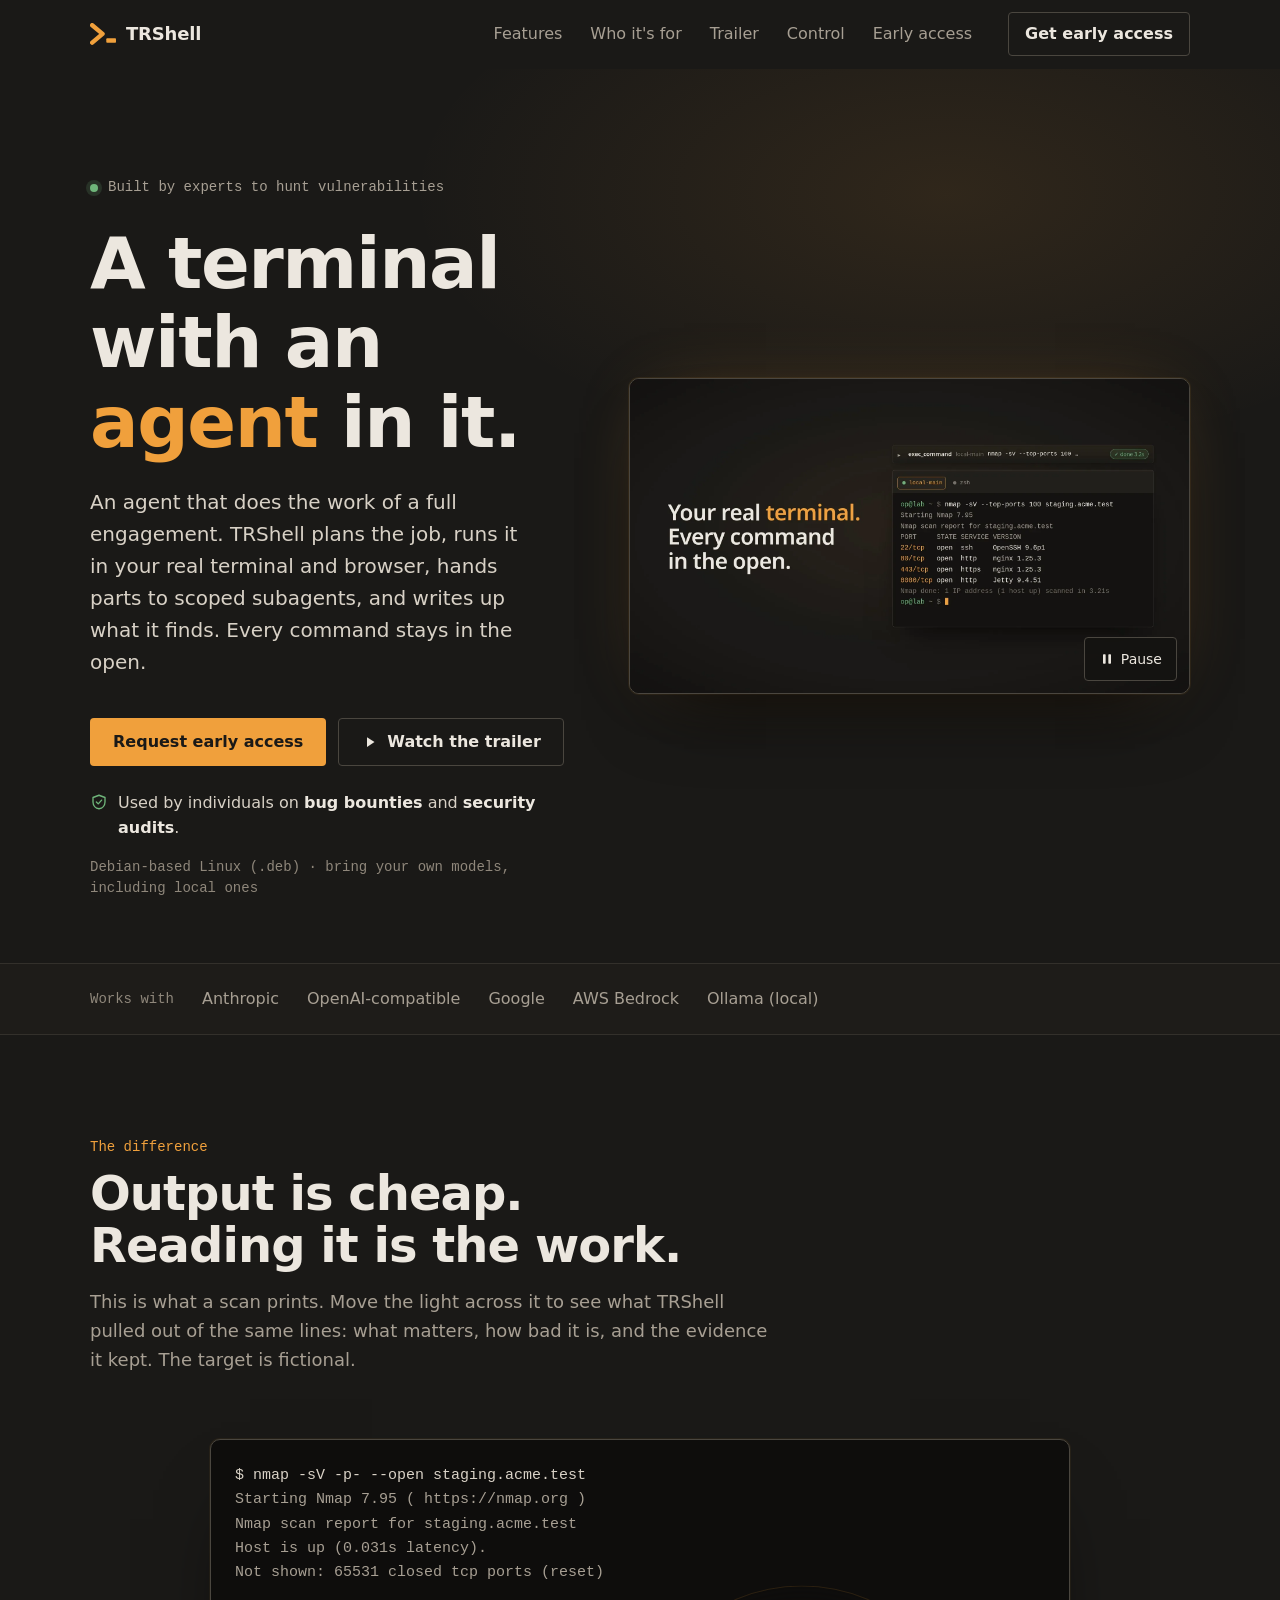
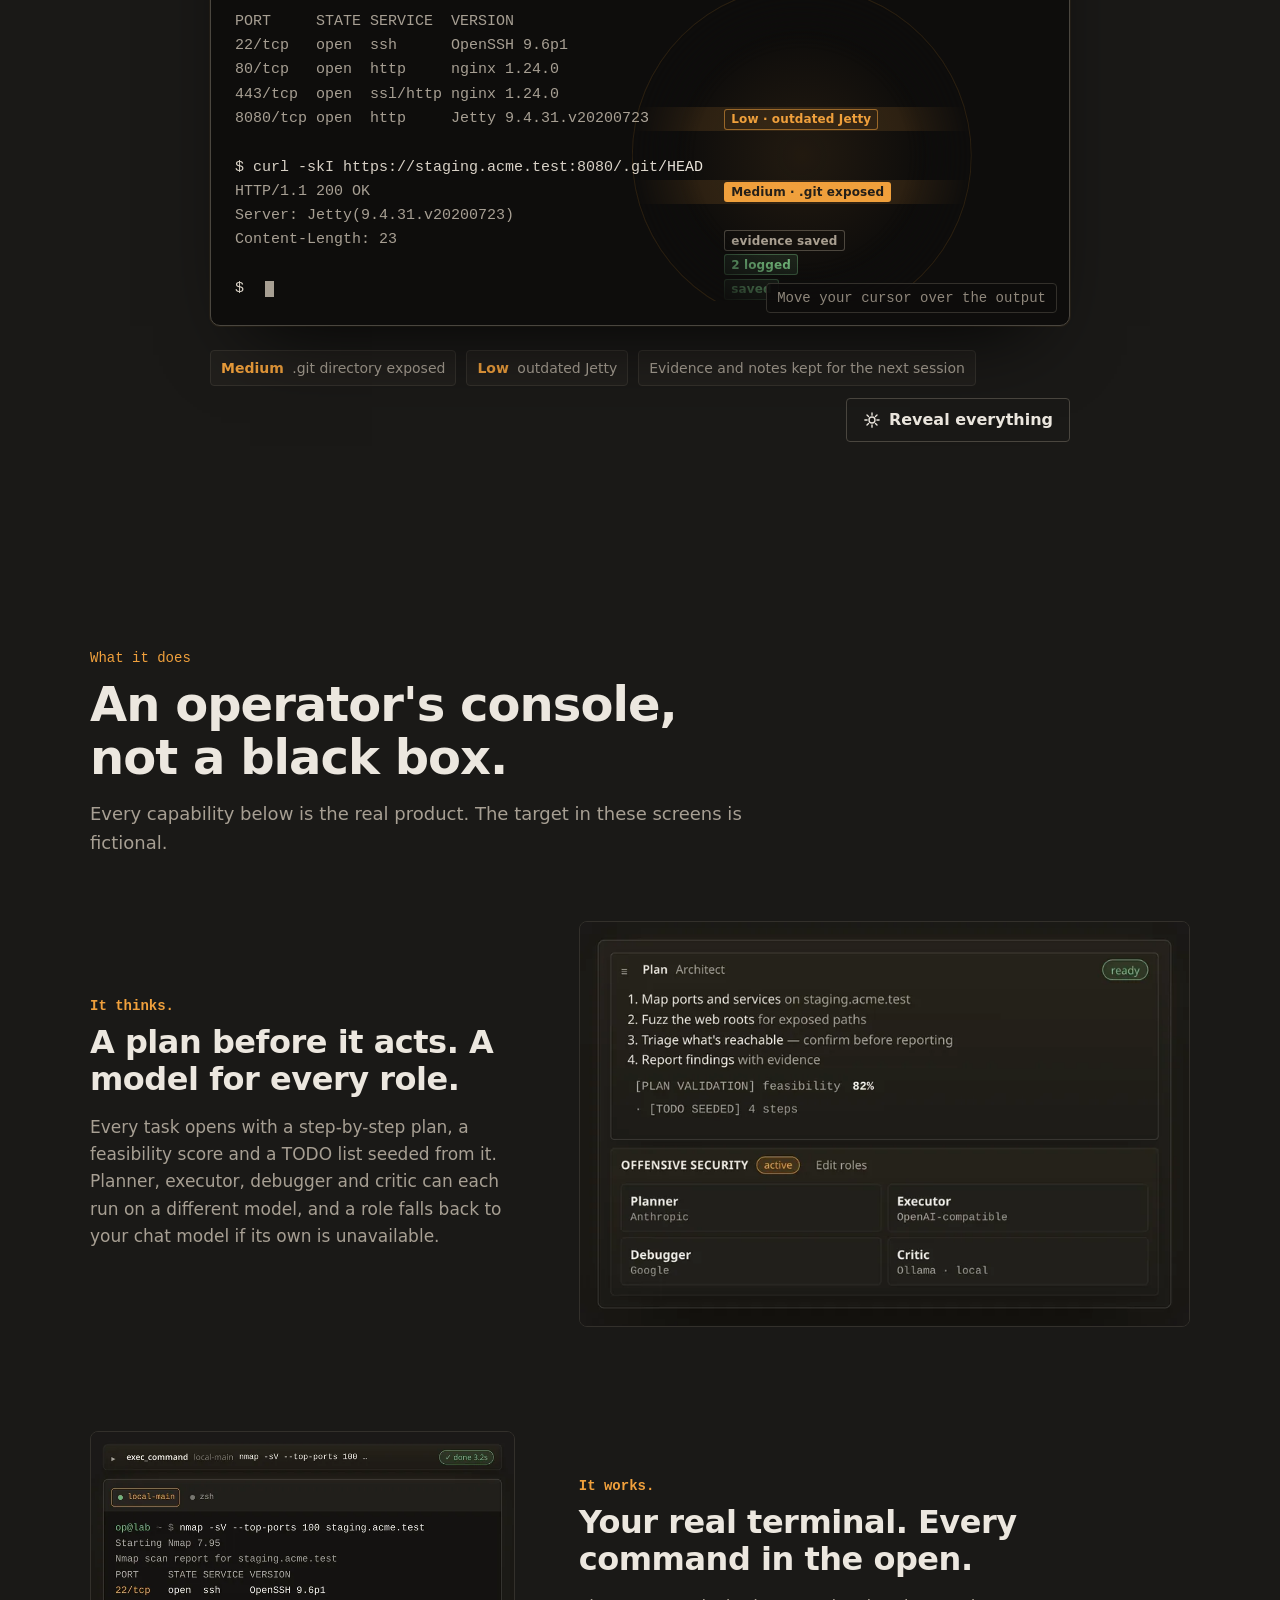
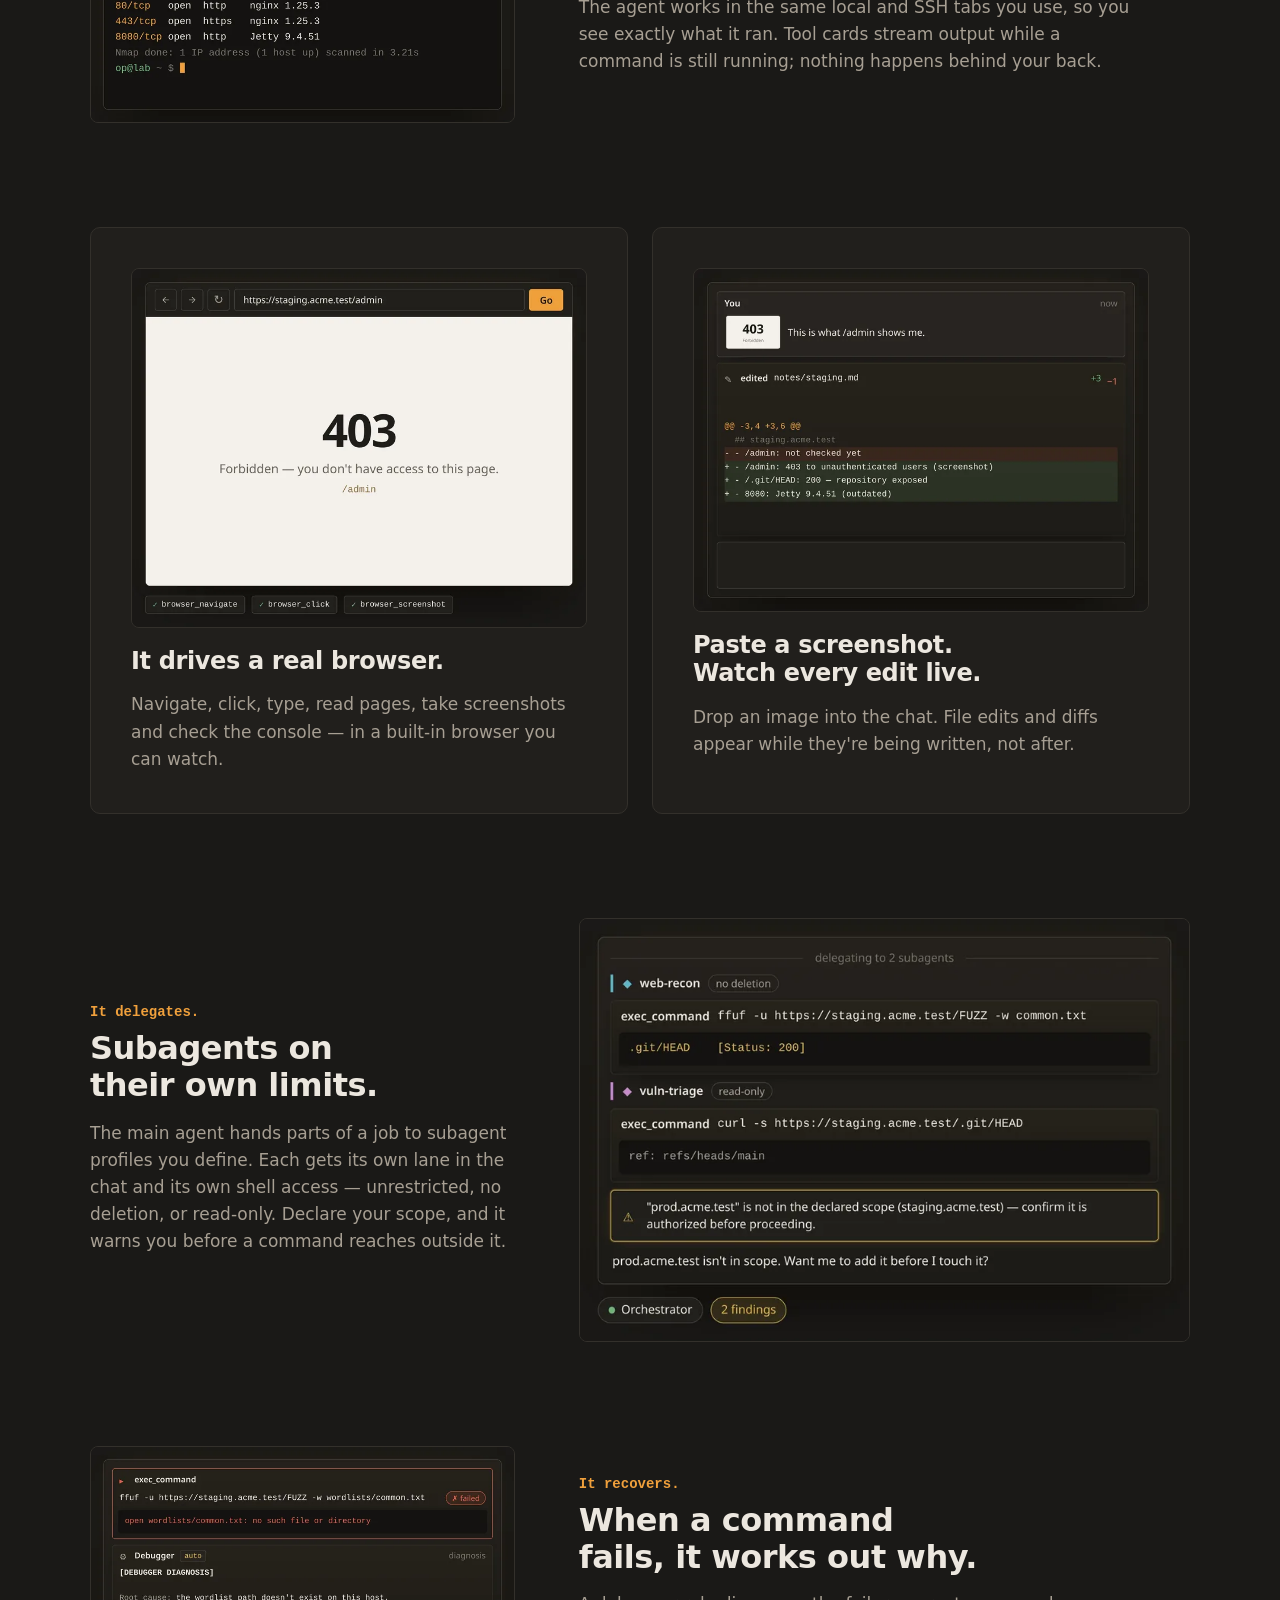
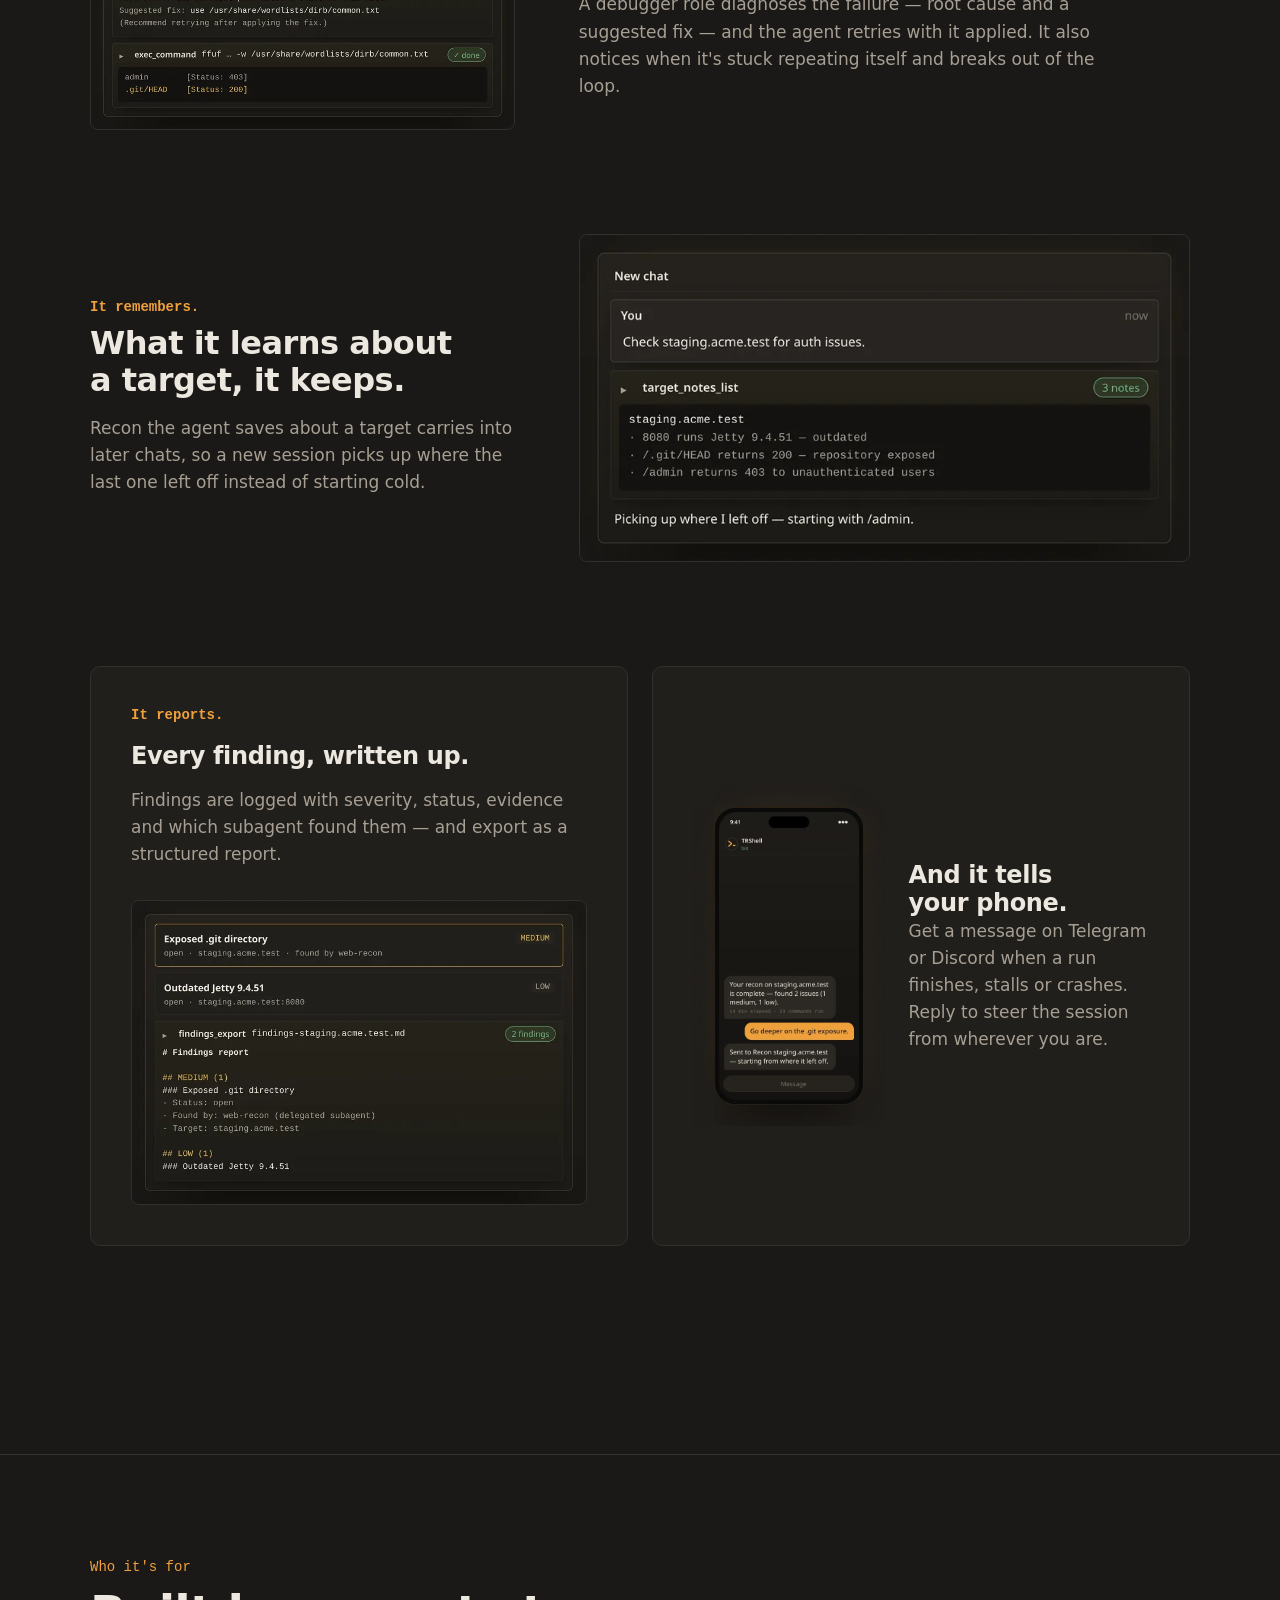
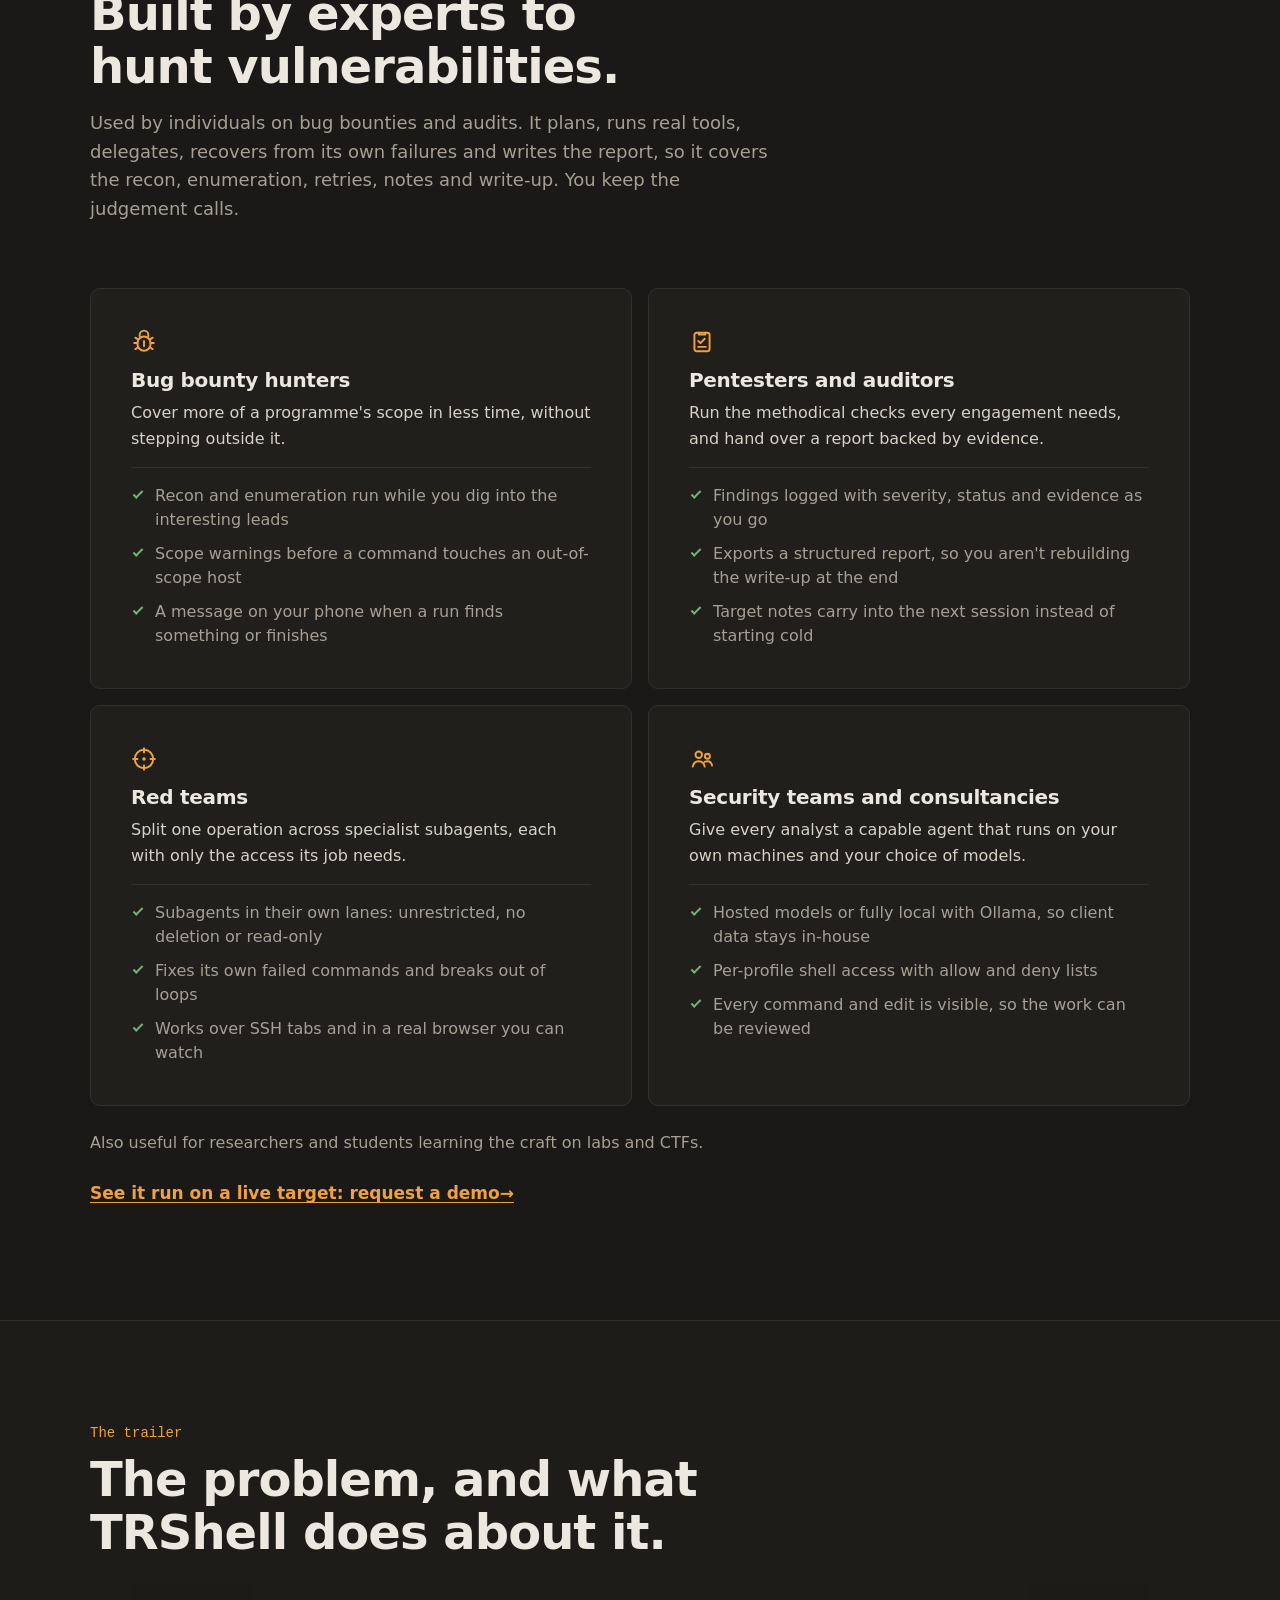
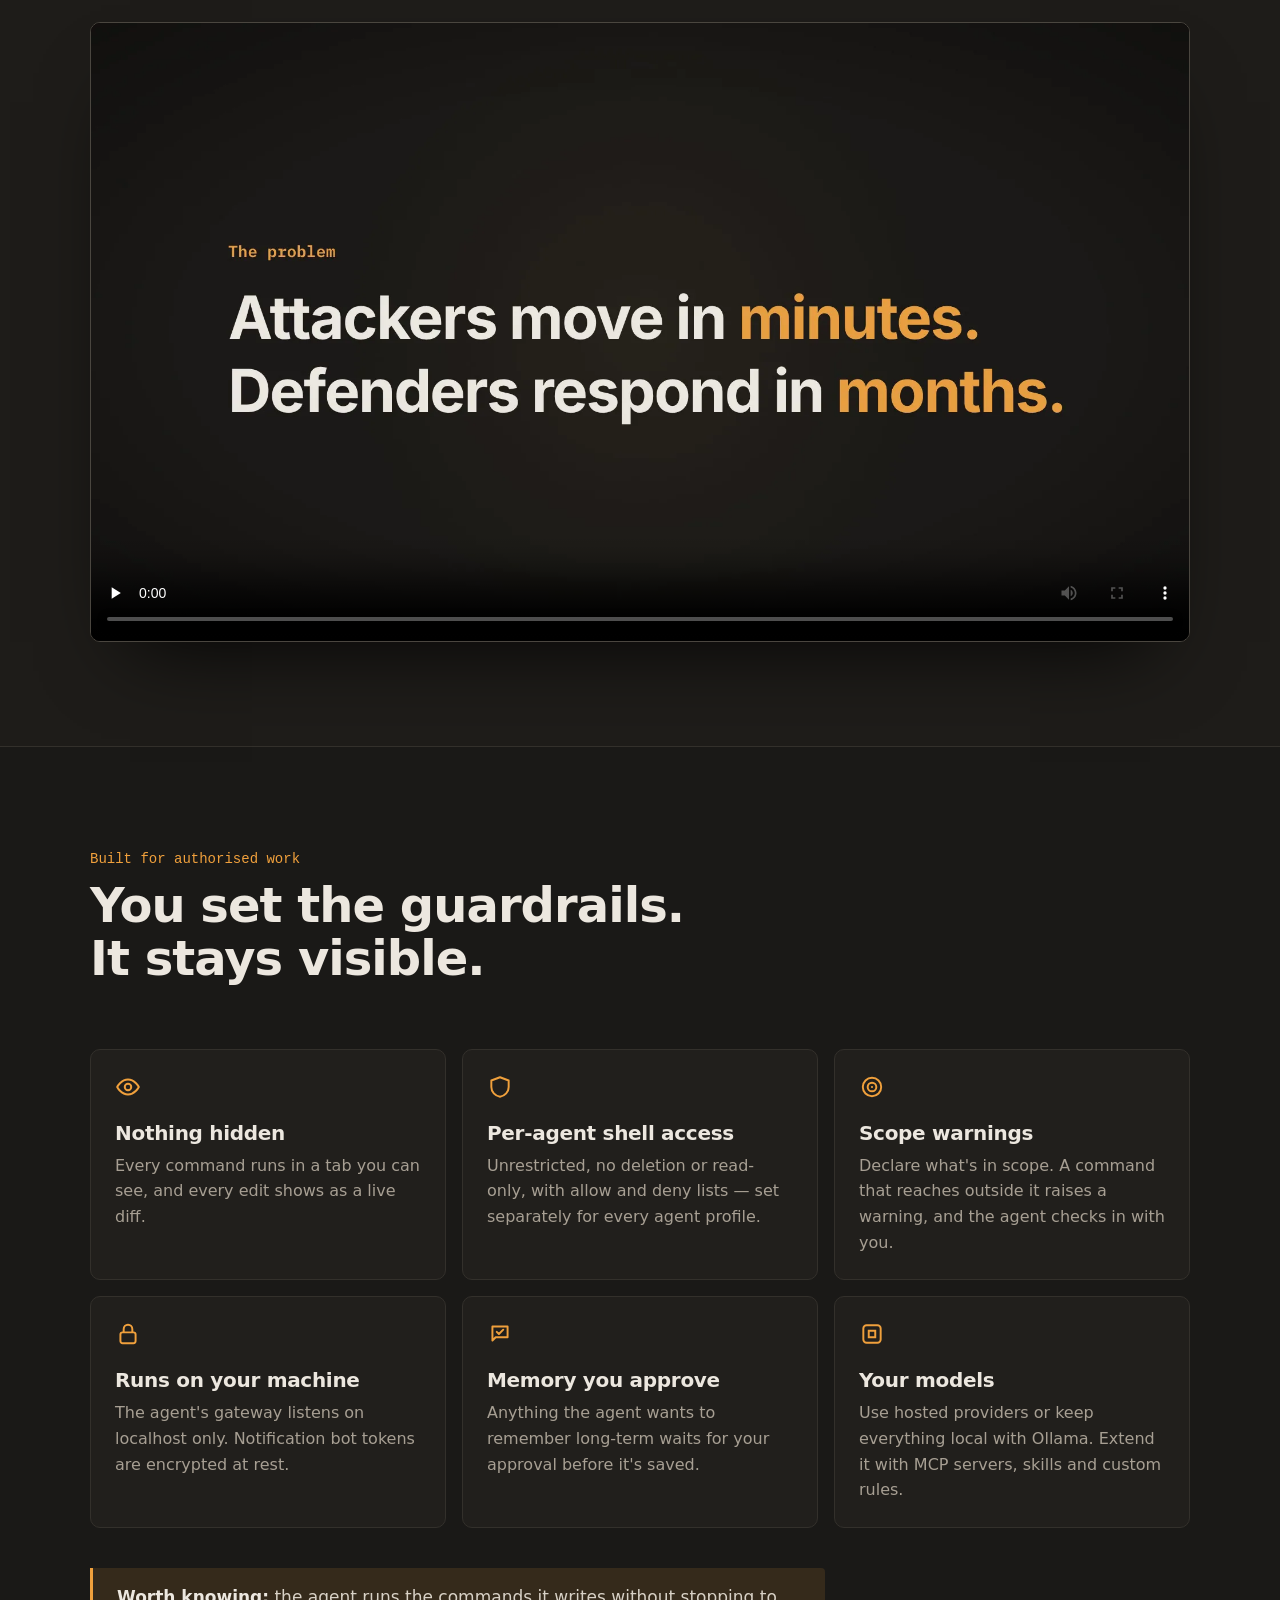
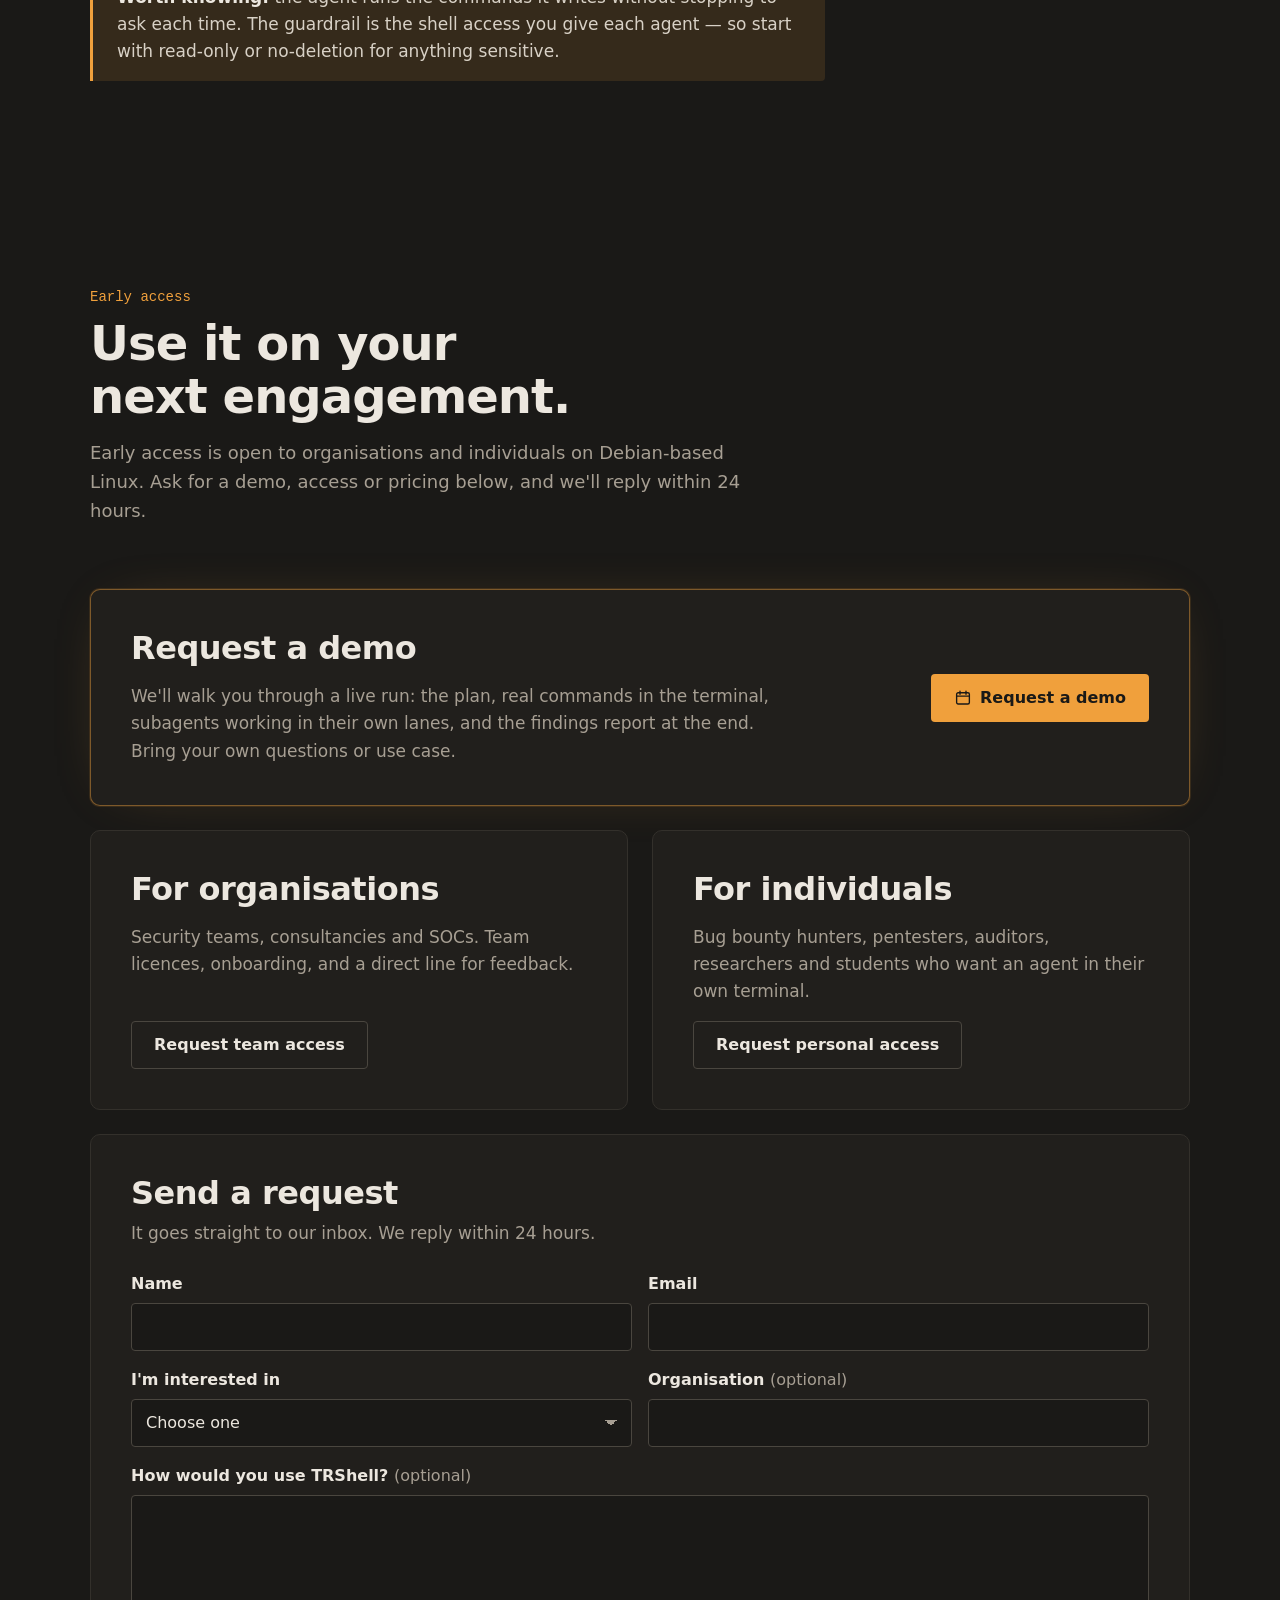
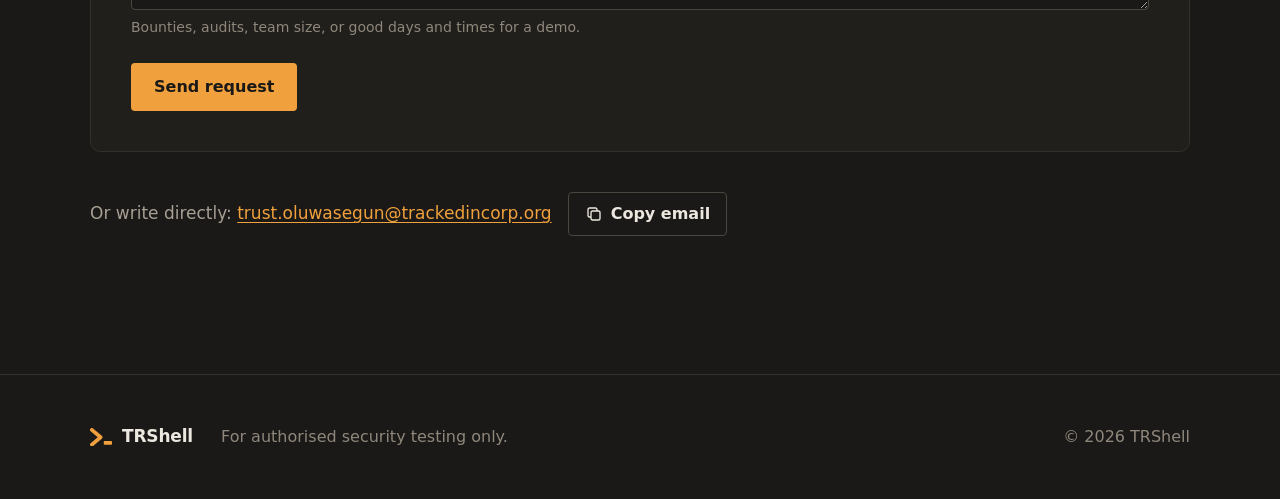
==== commit 73ba90a2: "Replace the trailer with the narrated launch film The 51 s six-act trailer becomes the 1:45 narrated" ====
--- a/index.html
+++ b/index.html
@@ -6,13 +6,13 @@
   <title>TRShell — a terminal with an agent in it</title>
   <meta name="description" content="TRShell is a desktop terminal with an AI agent built in, made by security practitioners to hunt vulnerabilities. It plans, runs in your real terminal and browser, delegates to scoped subagents, fixes its own failed commands and writes up your findings. For bug bounty hunters, pentesters, auditors and security teams.">
   <meta name="theme-color" content="#1a1917">
-  <link rel="canonical" href="https://anseizero.github.io/trshell-site/">
+  <link rel="canonical" href="https://trshell.trackedincorp.org/">
 
   <meta property="og:type" content="website">
   <meta property="og:title" content="TRShell — a terminal with an agent in it">
   <meta property="og:description" content="It plans before it acts, runs in your real terminal, delegates to subagents on their own limits, and messages your phone when it's done.">
-  <meta property="og:url" content="https://anseizero.github.io/trshell-site/">
-  <meta property="og:image" content="https://anseizero.github.io/trshell-site/assets/img/og.jpg">
+  <meta property="og:url" content="https://trshell.trackedincorp.org/">
+  <meta property="og:image" content="https://trshell.trackedincorp.org/assets/img/og.jpg">
   <meta property="og:image:width" content="1200">
   <meta property="og:image:height" content="630">
   <meta name="twitter:card" content="summary_large_image">
@@ -315,13 +315,13 @@
       <div class="wrap">
         <header class="sec-h">
           <p class="eyebrow">The trailer</p>
-          <h2 id="t-h">Fifty seconds, six acts.</h2>
+          <h2 id="t-h">The problem, and what TRShell does about it.</h2>
         </header>
         <div class="player reveal">
-          <video controls preload="none" playsinline poster="assets/img/poster-trailer.webp" width="1920" height="1080">
-            <source src="assets/video/trailer.mp4" type="video/mp4">
-            <track kind="captions" src="assets/video/trailer.vtt" srclang="en" label="English">
-            Your browser can't play this video. <a href="assets/video/trailer.mp4">Download the trailer</a>.
+          <video controls preload="none" playsinline poster="assets/img/poster-trailer.webp?v=2" width="1920" height="1080">
+            <source src="assets/video/trailer.mp4?v=2" type="video/mp4">
+            <track kind="captions" src="assets/video/trailer.vtt?v=2" srclang="en" label="English">
+            Your browser can't play this video. <a href="assets/video/trailer.mp4?v=2">Download the trailer</a>.
           </video>
         </div>
       </div>
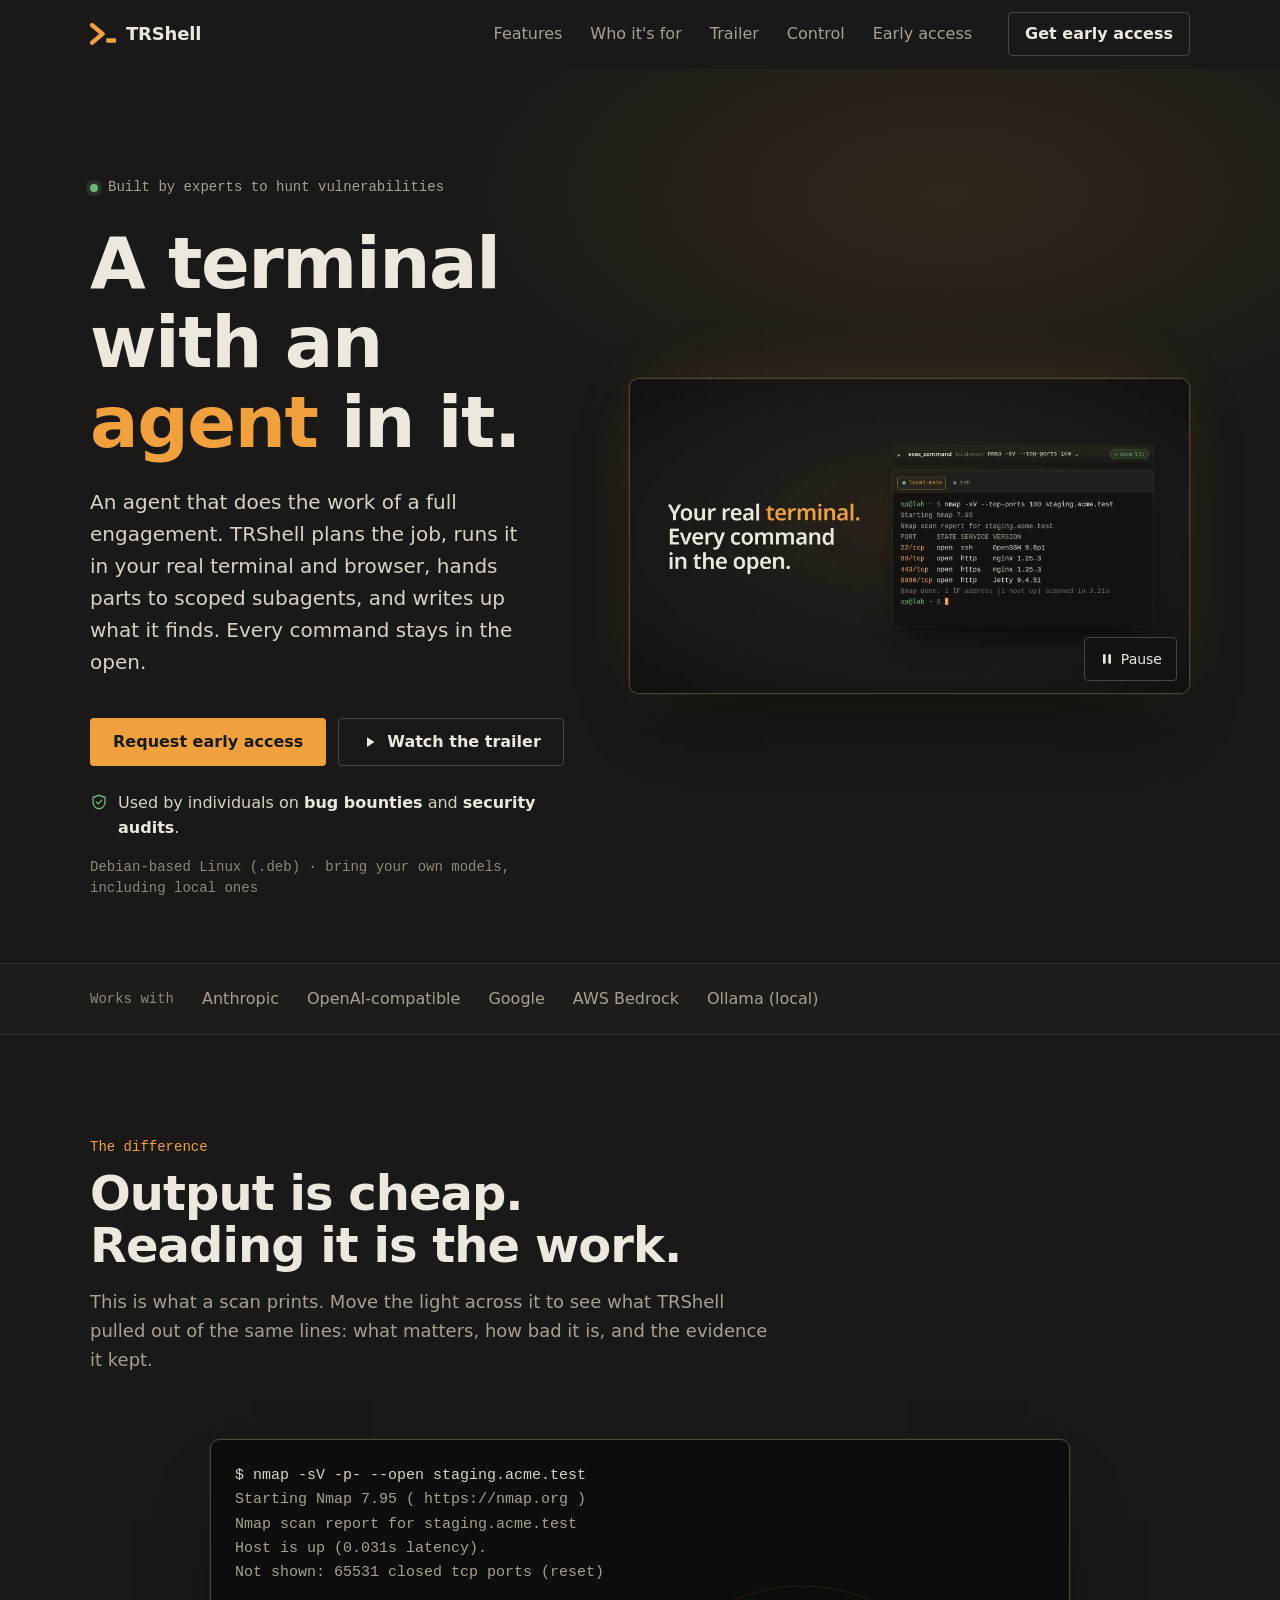
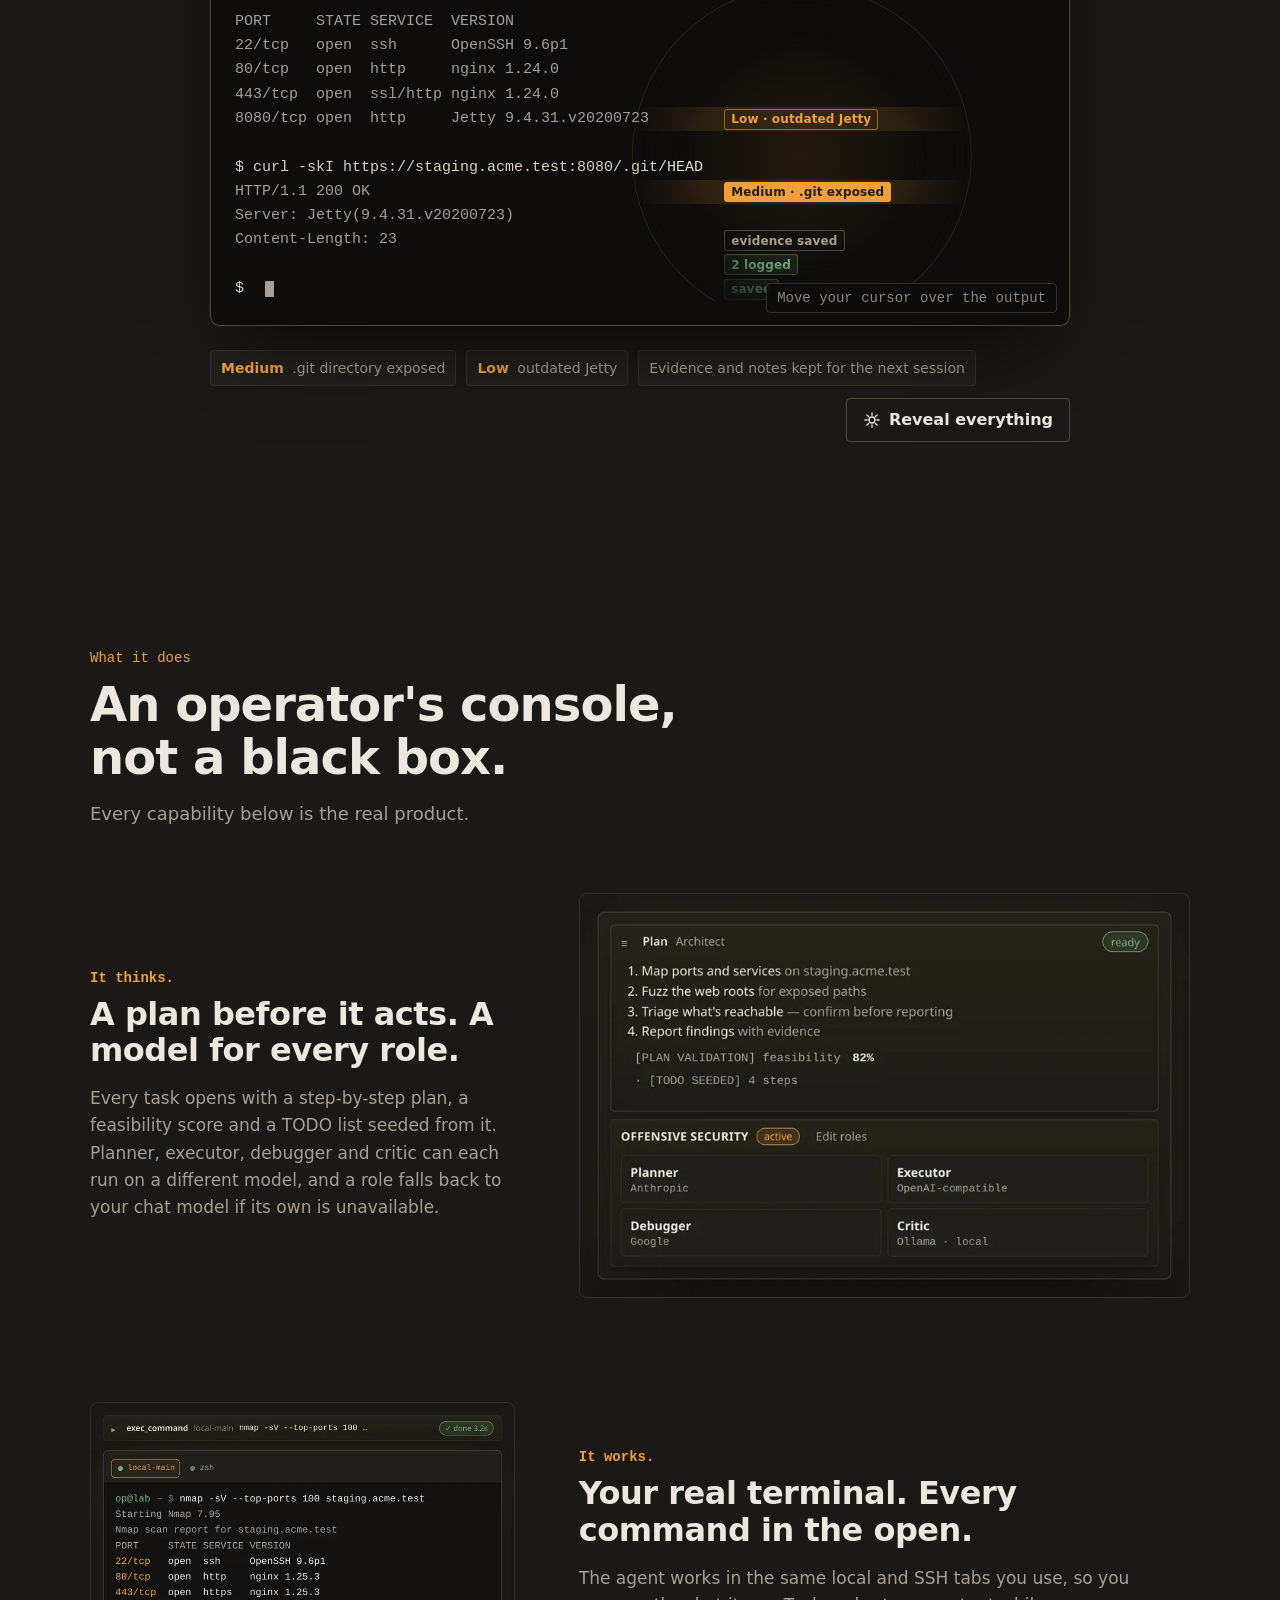
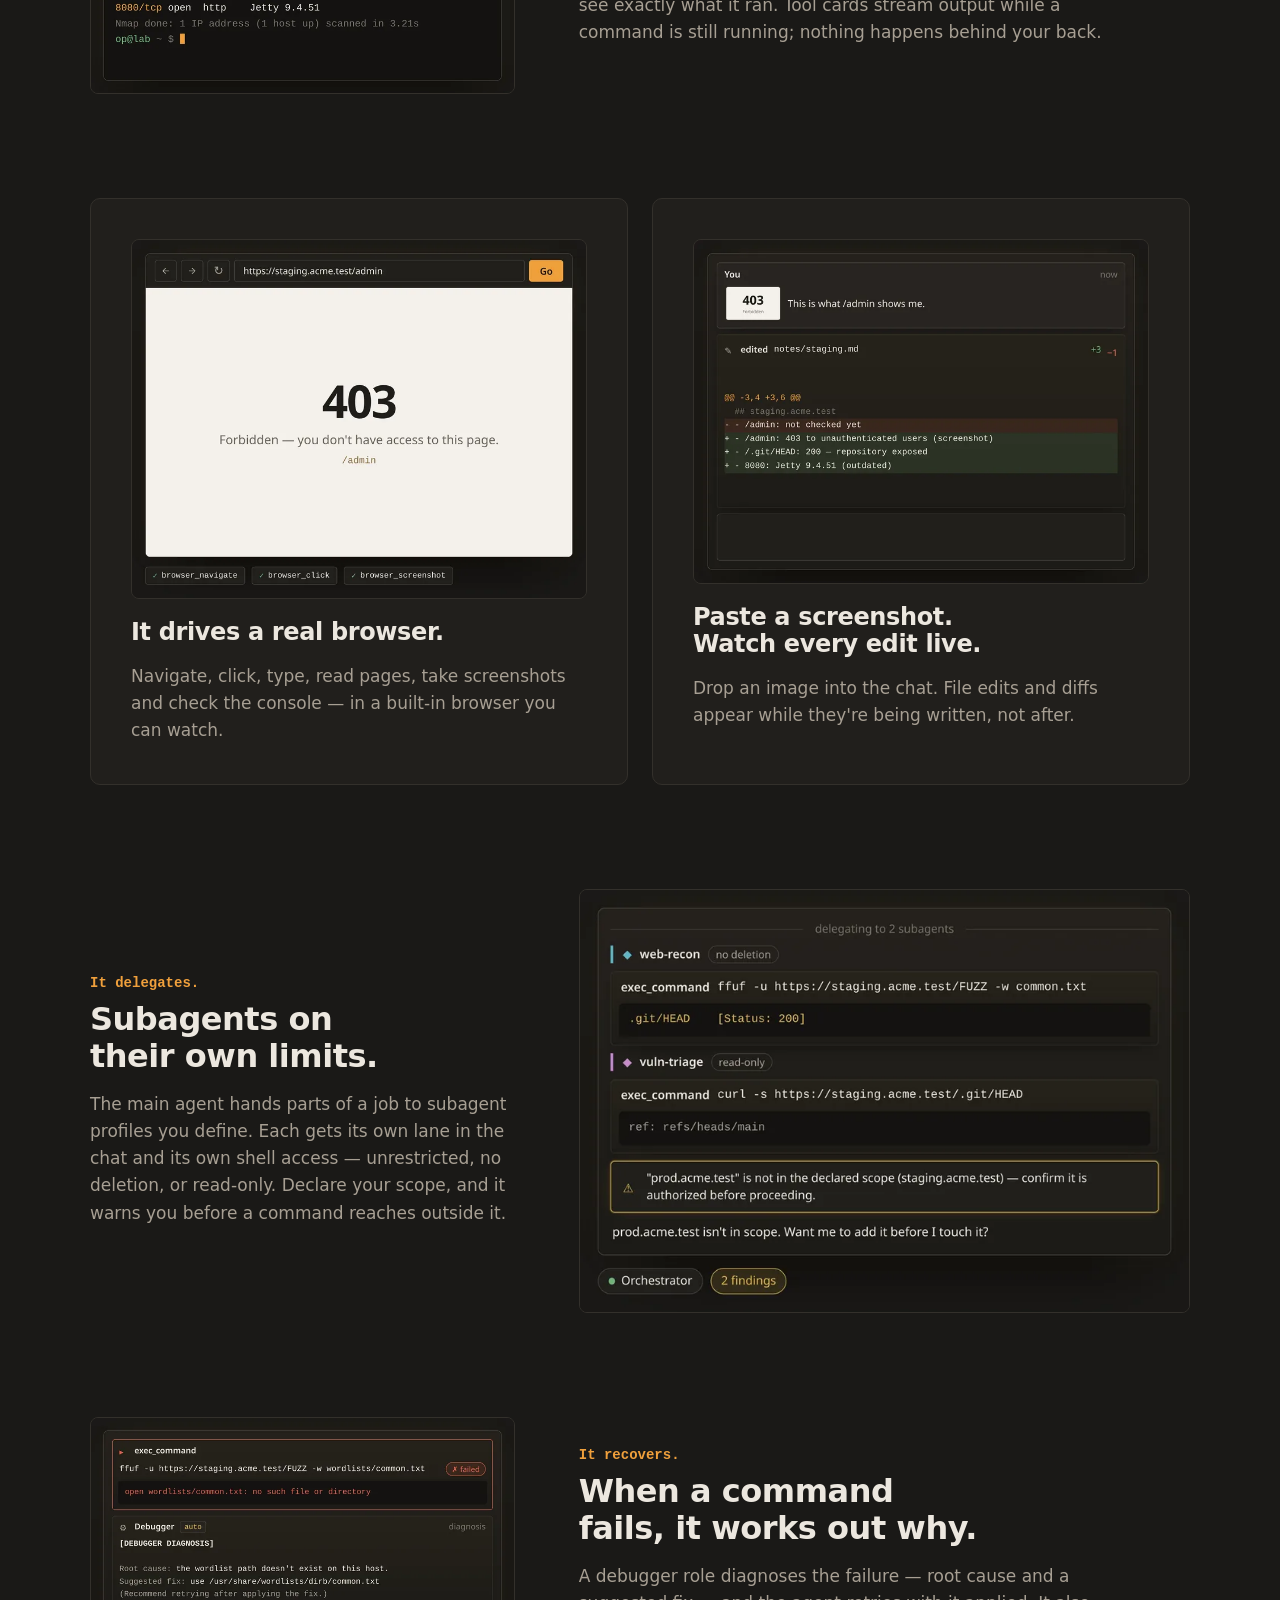
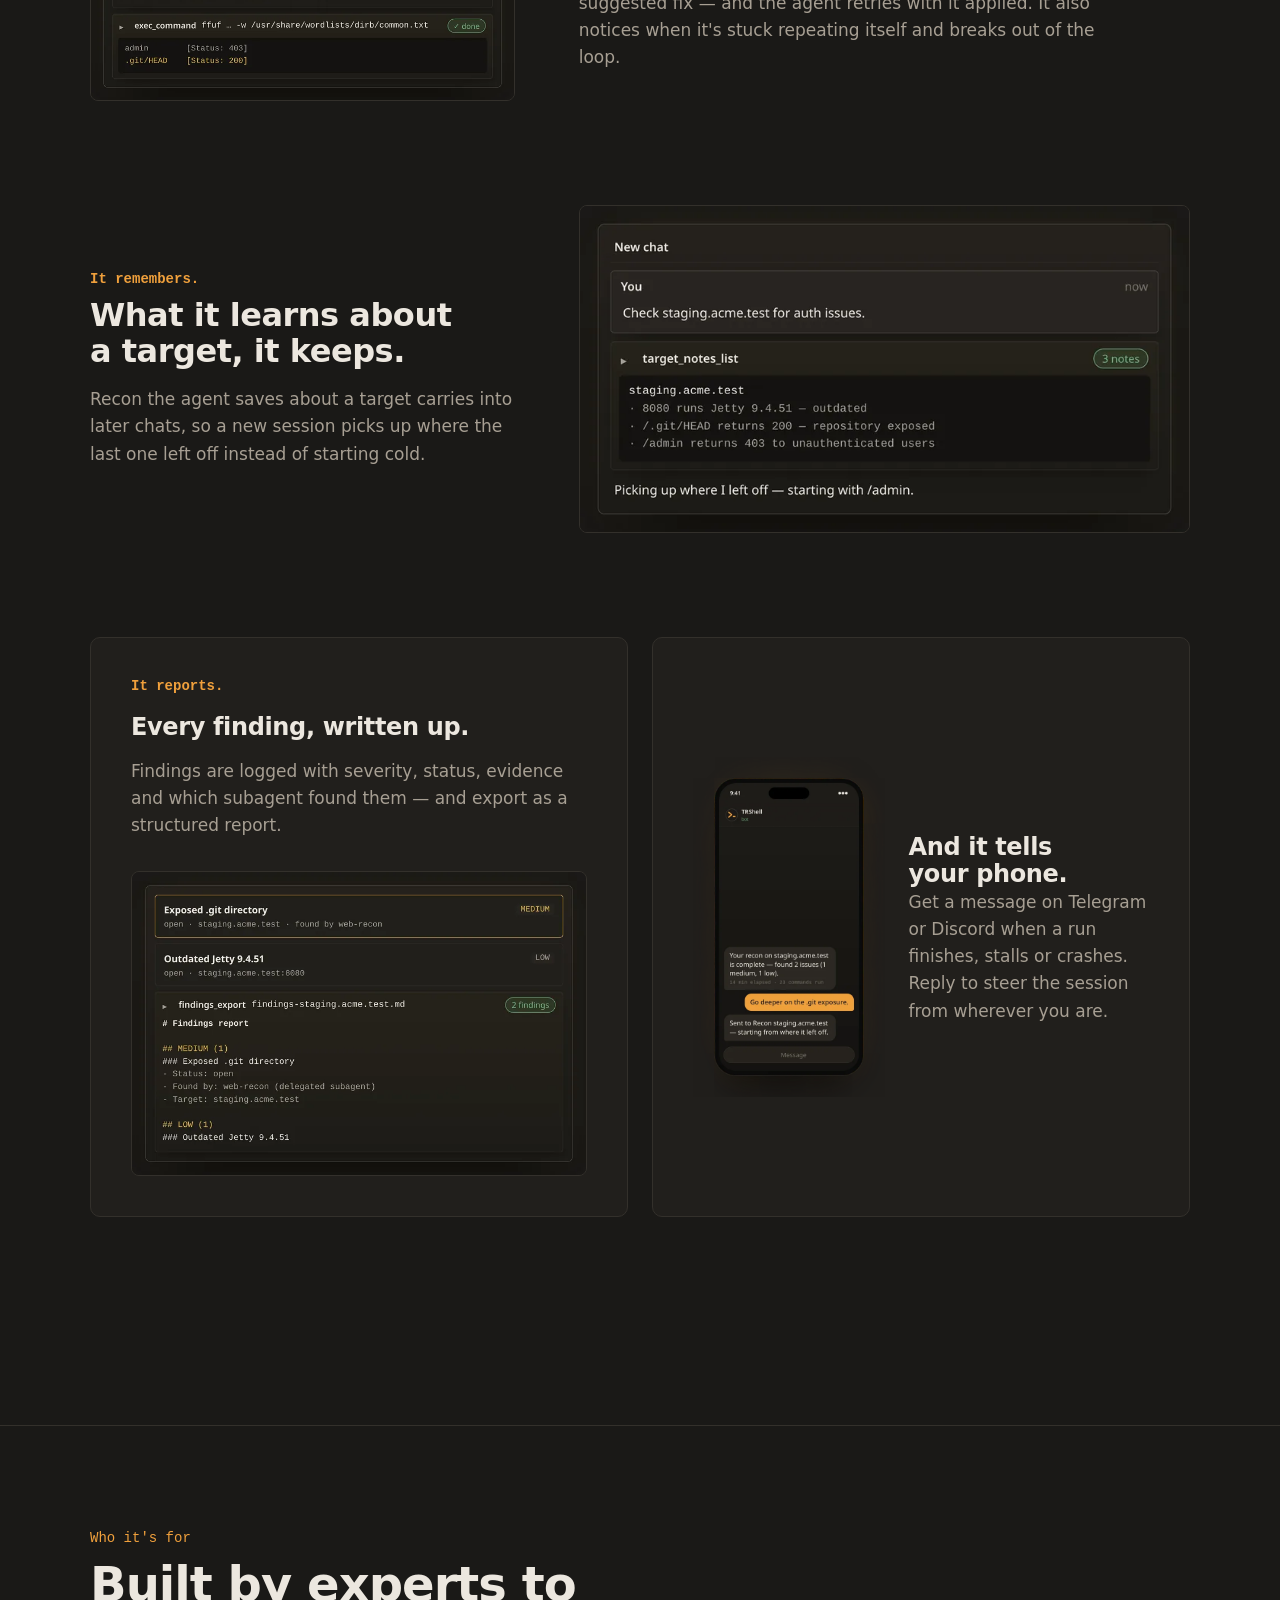
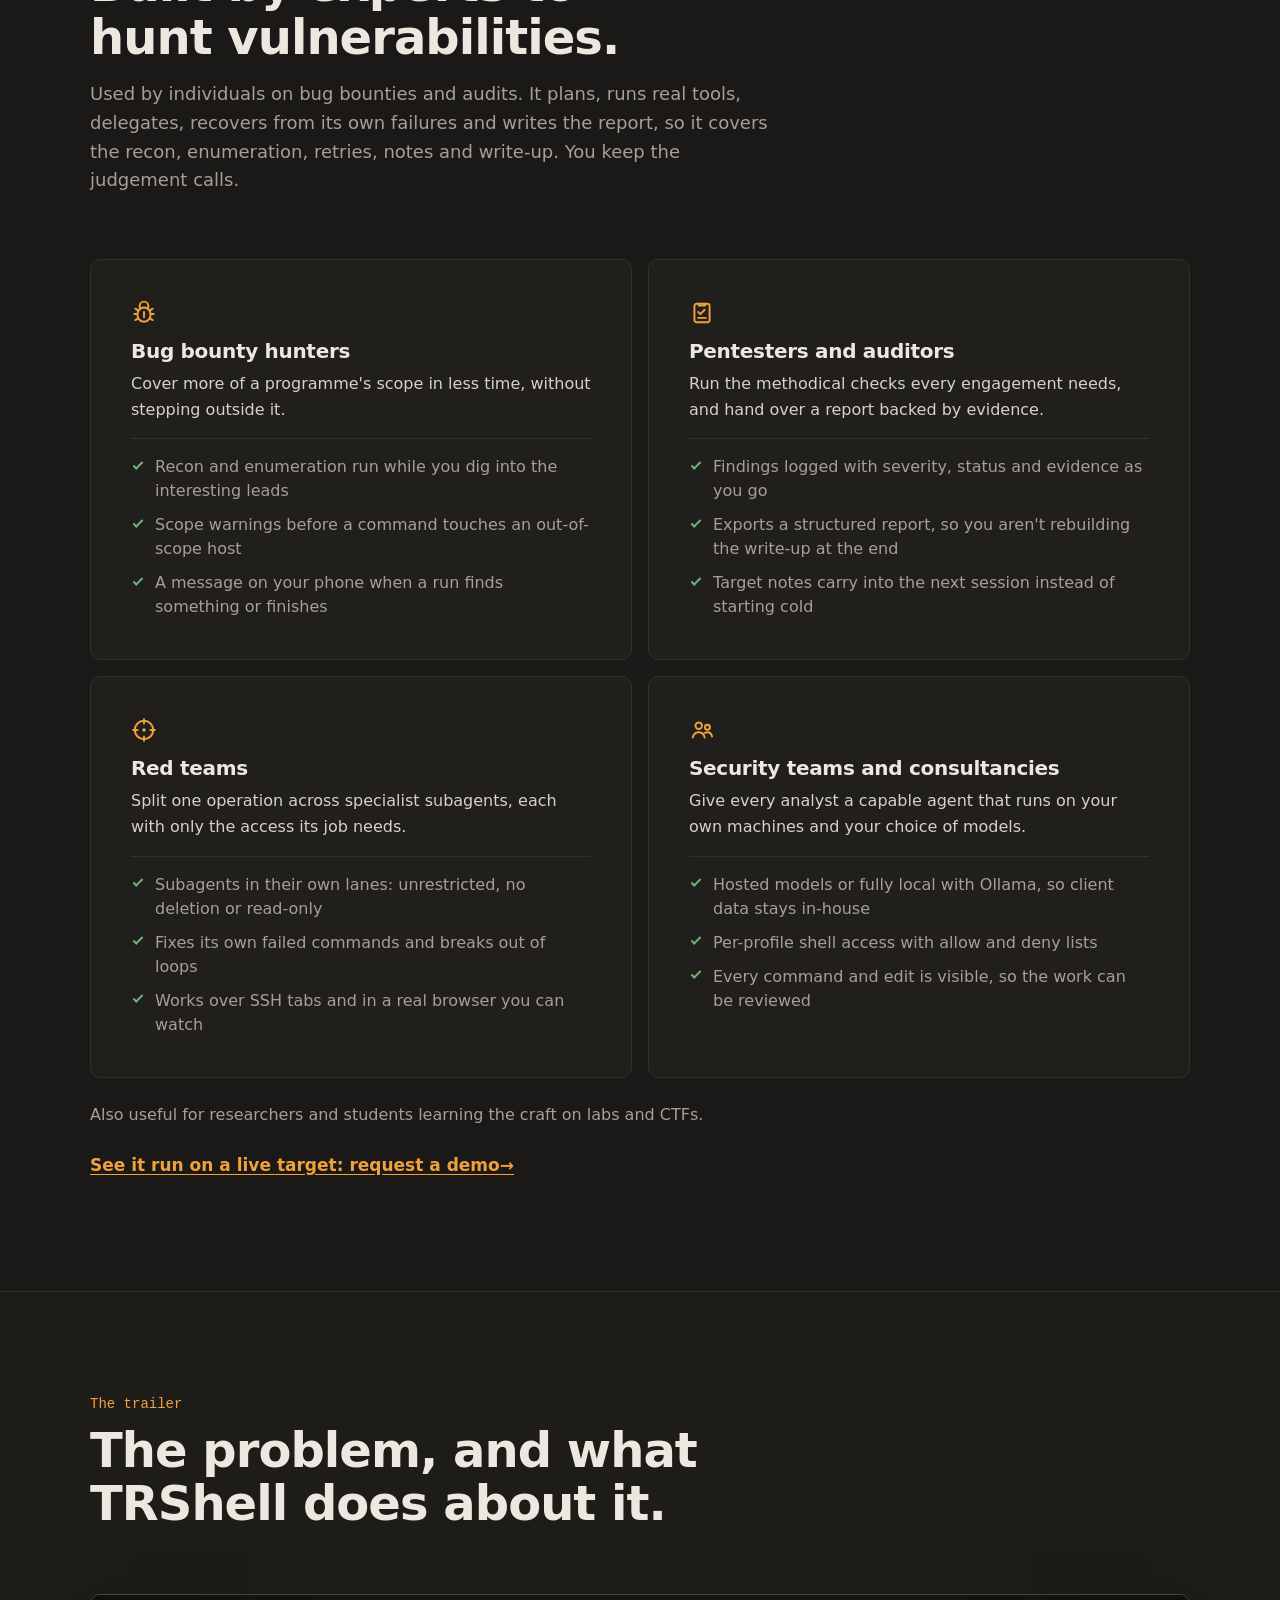
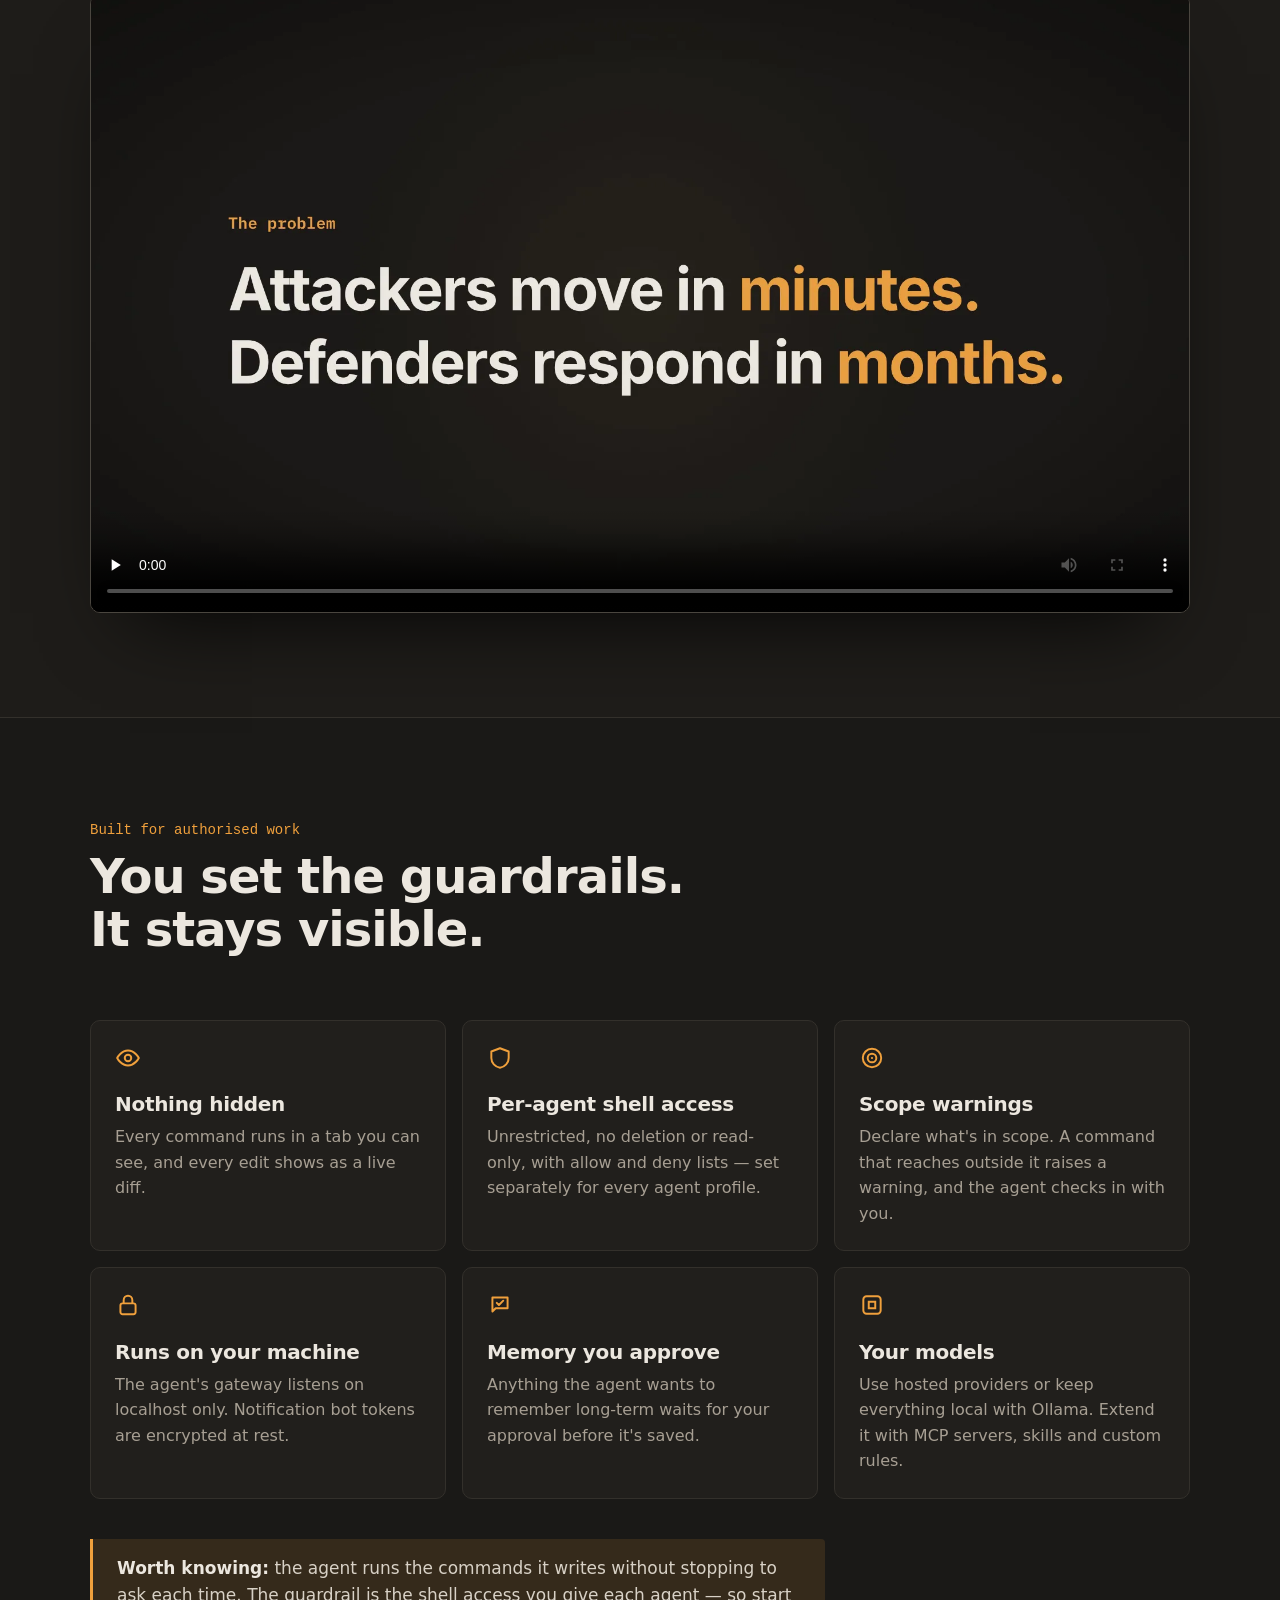
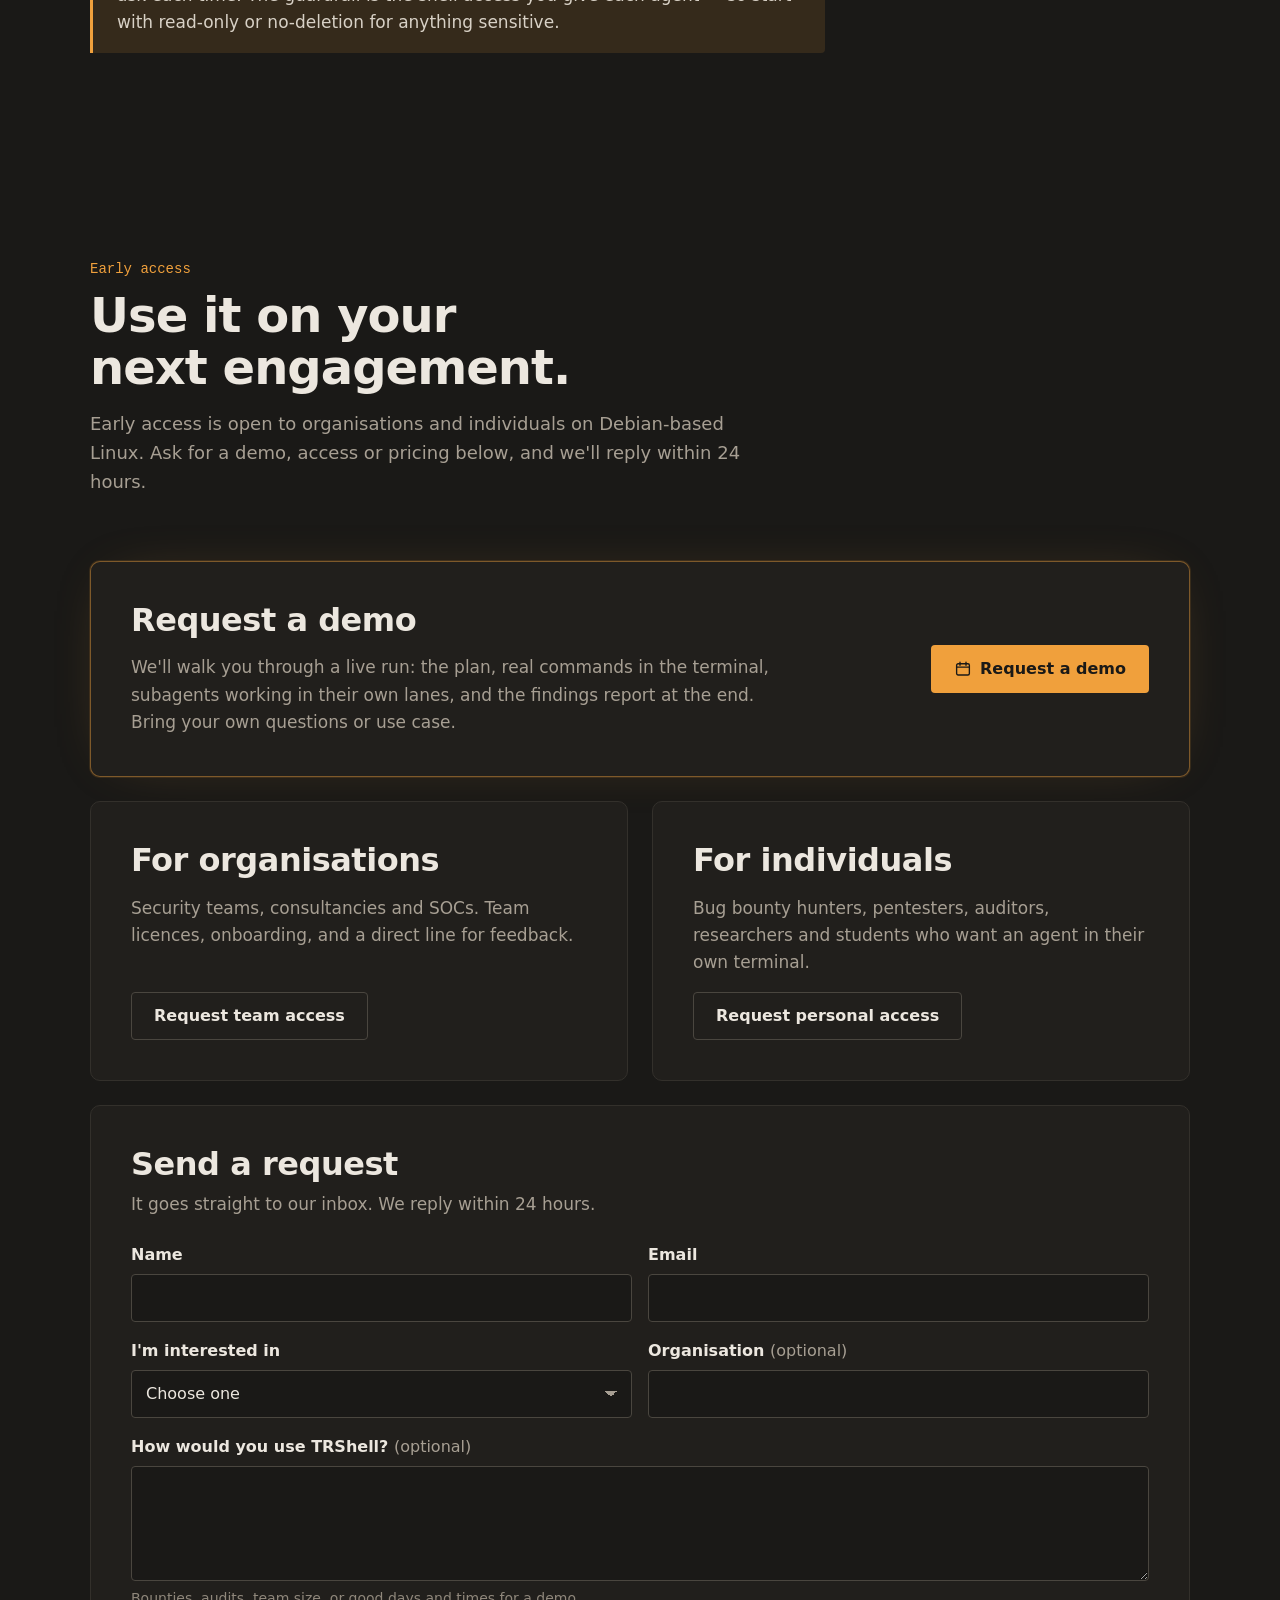
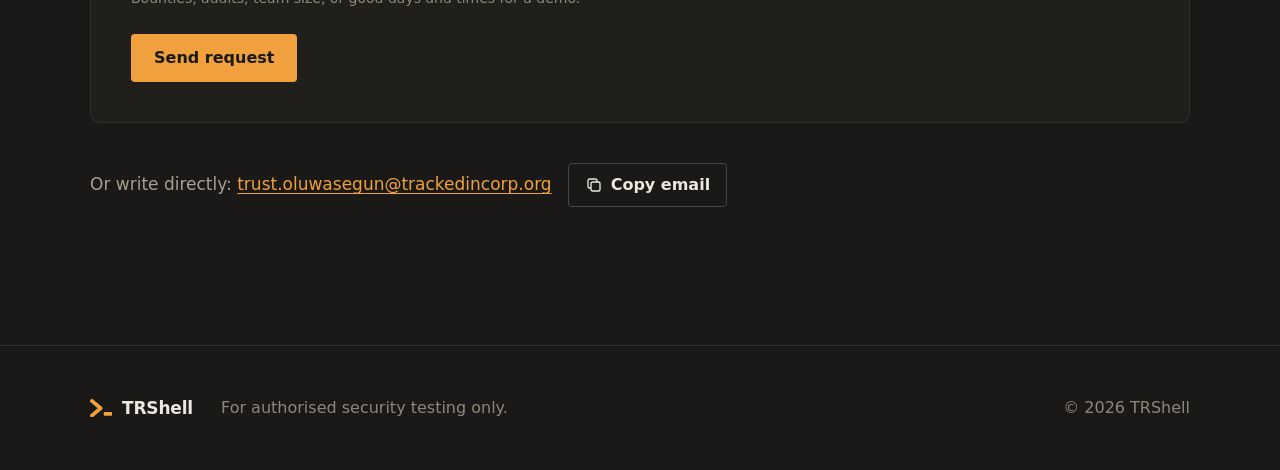
==== commit 085eeca4: "Remove the "fictional target" notes from the page Co-Authored-By: Claude Opus 5.5 <noreply@anthropic" ====
--- a/index.html
+++ b/index.html
@@ -99,7 +99,7 @@
         <header class="sec-h">
           <p class="eyebrow">The difference</p>
           <h2 id="x-h">Output is cheap. Reading it is the work.</h2>
-          <p class="sub">This is what a scan prints. Move the light across it to see what TRShell pulled out of the same lines: what matters, how bad it is, and the evidence it kept. The target is fictional.</p>
+          <p class="sub">This is what a scan prints. Move the light across it to see what TRShell pulled out of the same lines: what matters, how bad it is, and the evidence it kept.</p>
         </header>
 
         <div class="xr-stage reveal" id="xrStage">
@@ -176,7 +176,7 @@
         <header class="sec-h">
           <p class="eyebrow">What it does</p>
           <h2 id="f-h">An operator's console, not a black box.</h2>
-          <p class="sub">Every capability below is the real product. The target in these screens is fictional.</p>
+          <p class="sub">Every capability below is the real product.</p>
         </header>
 
         <article class="feat reveal">
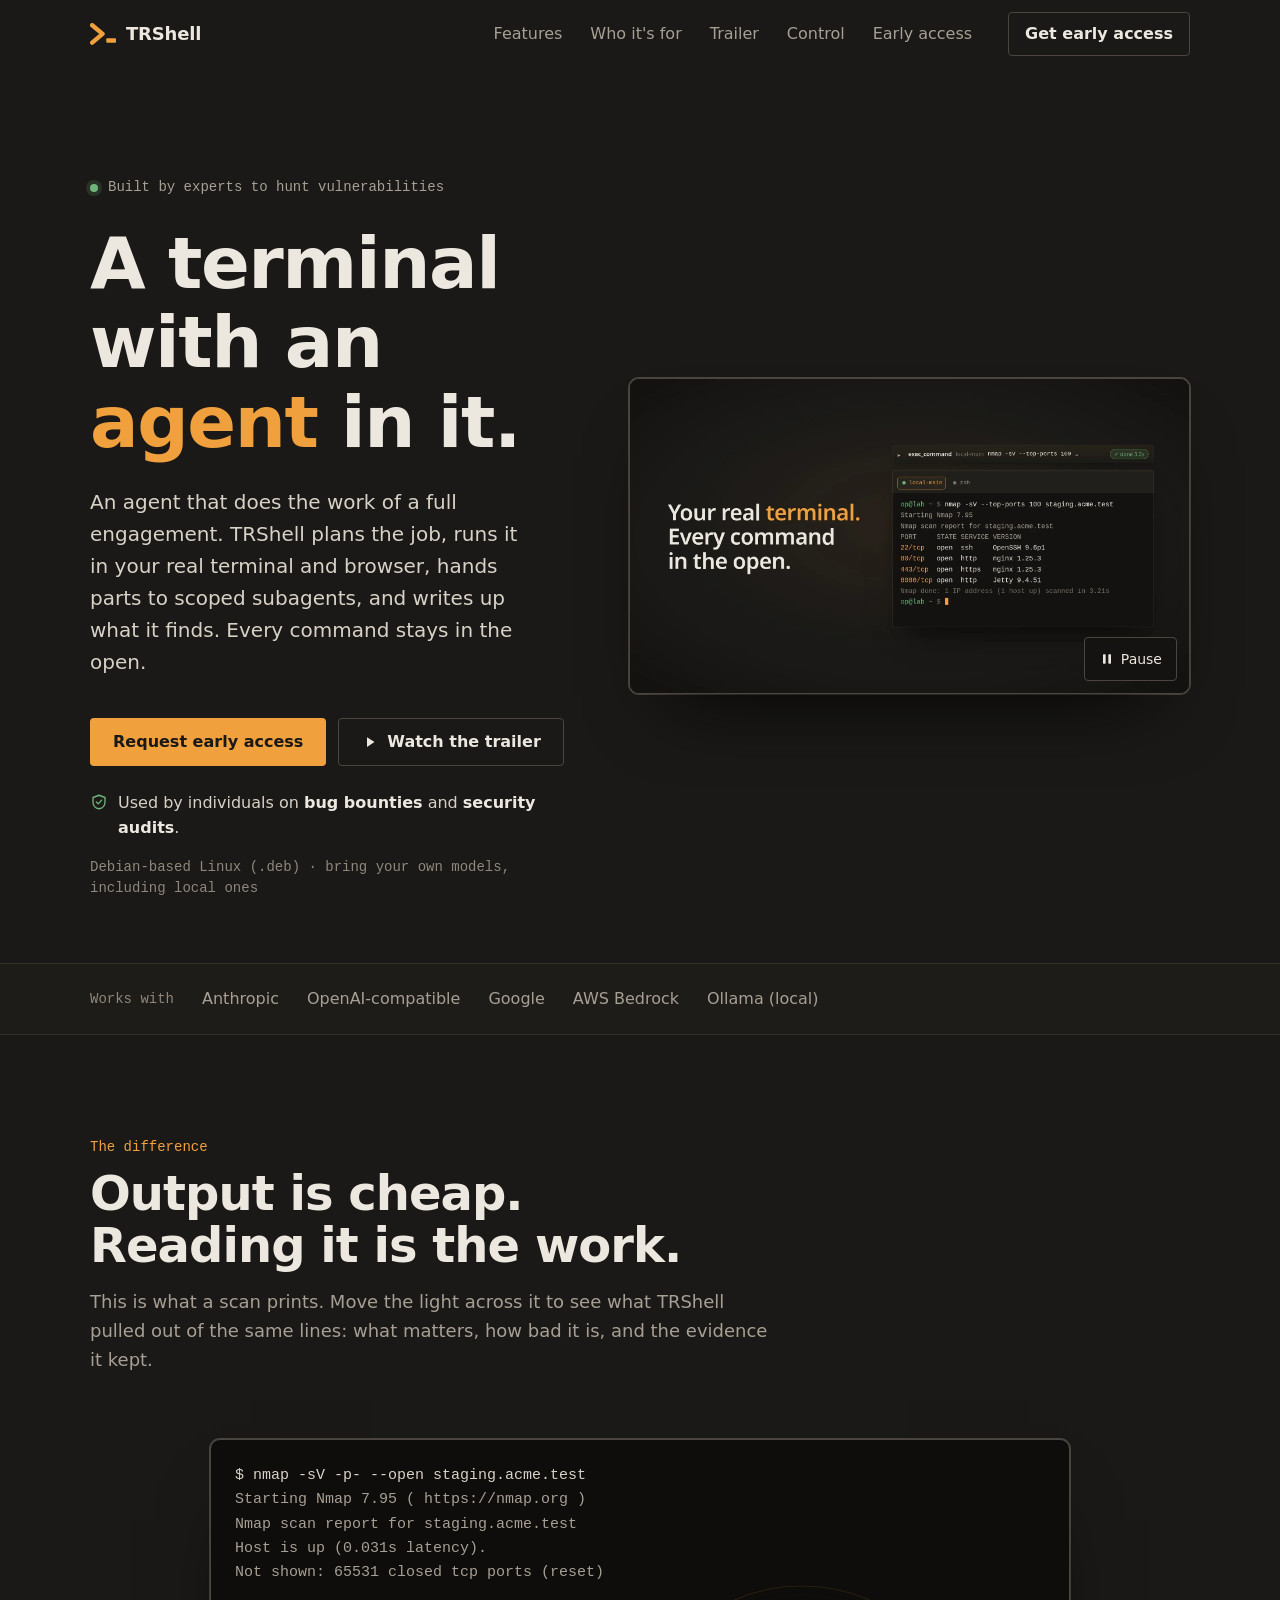
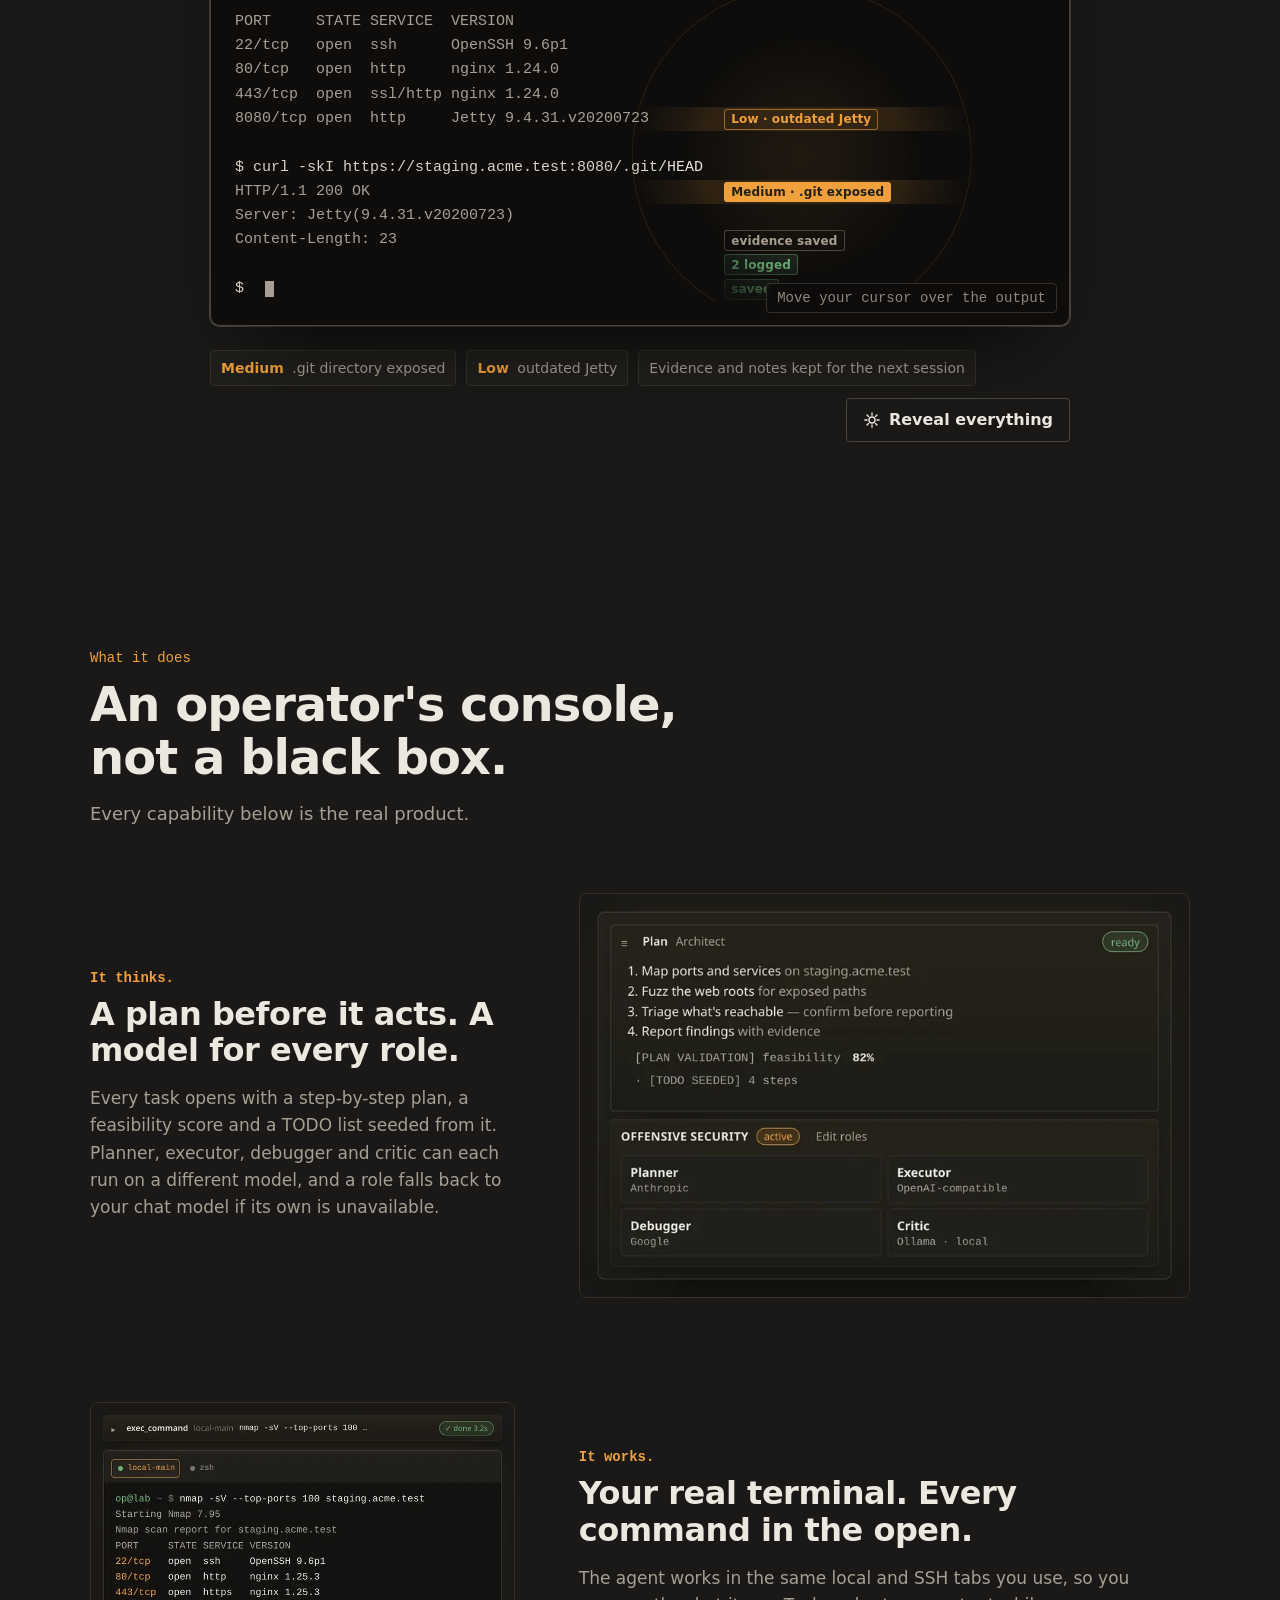
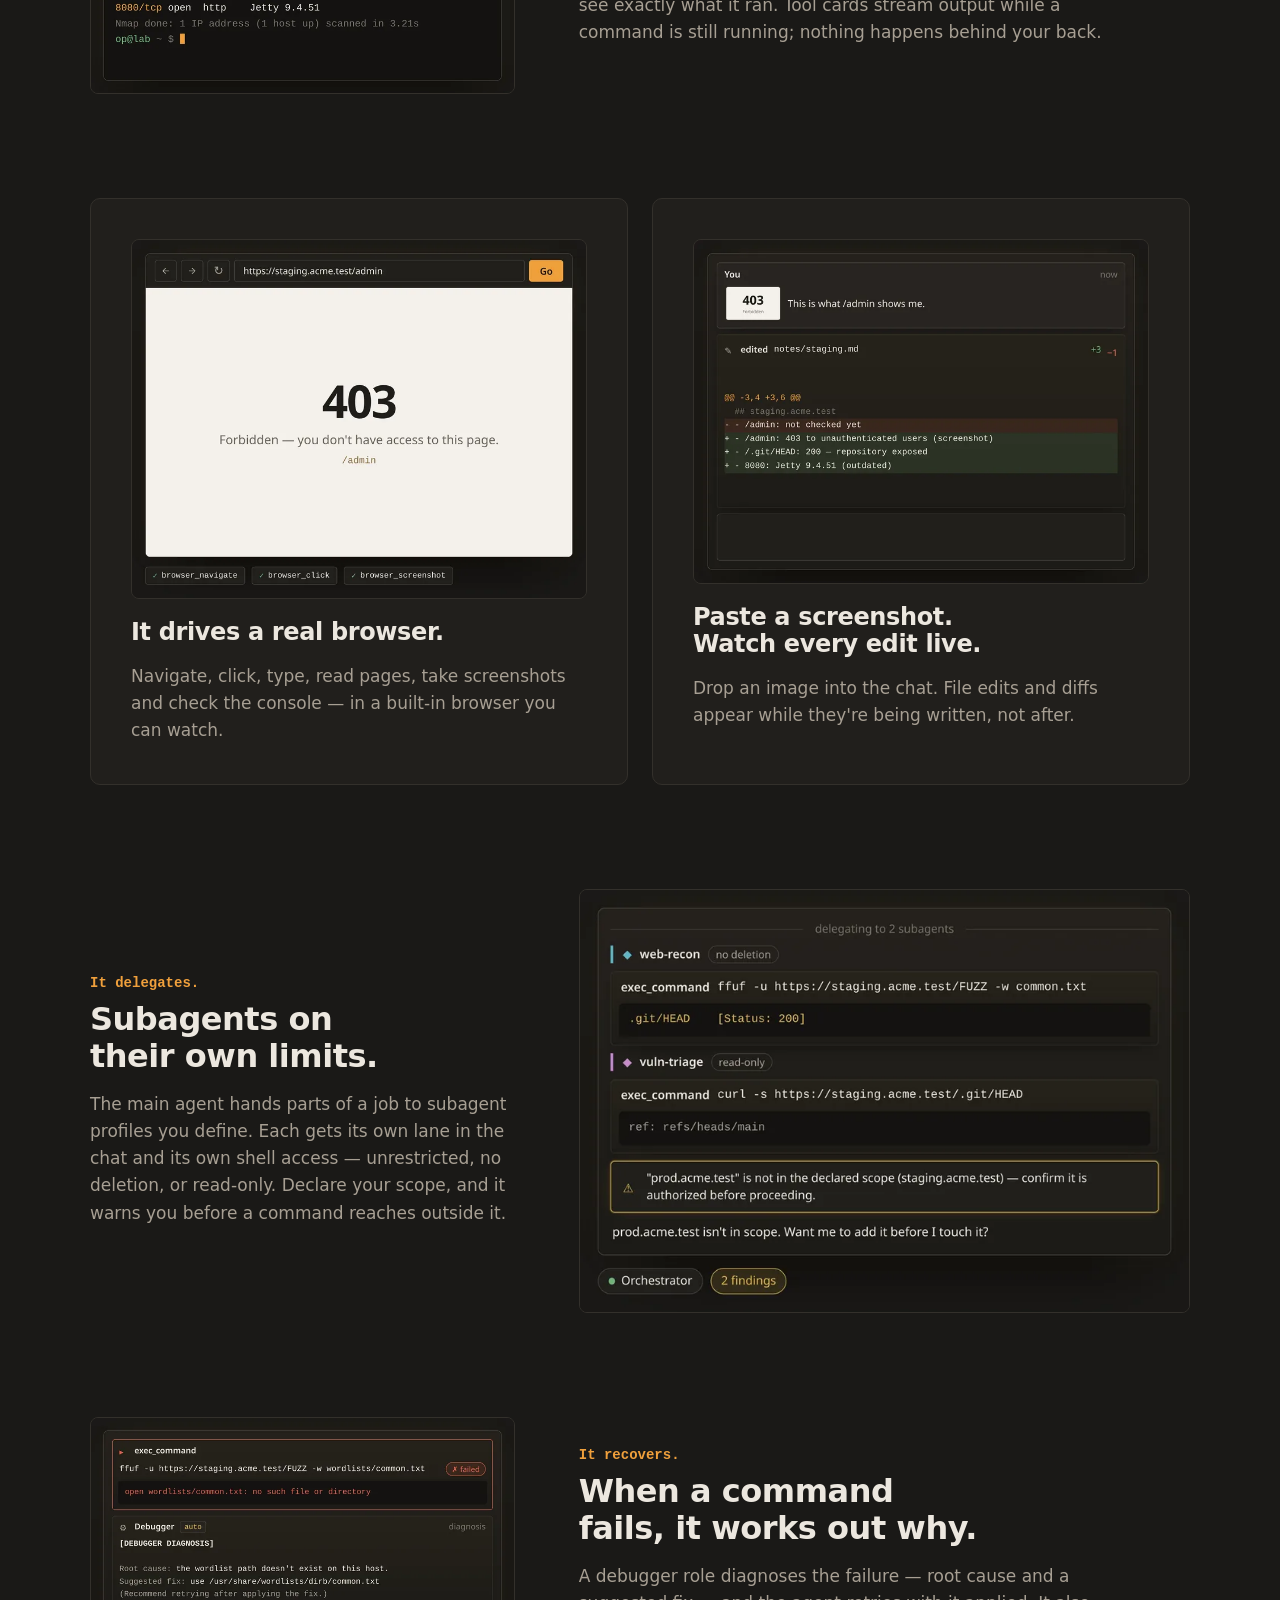
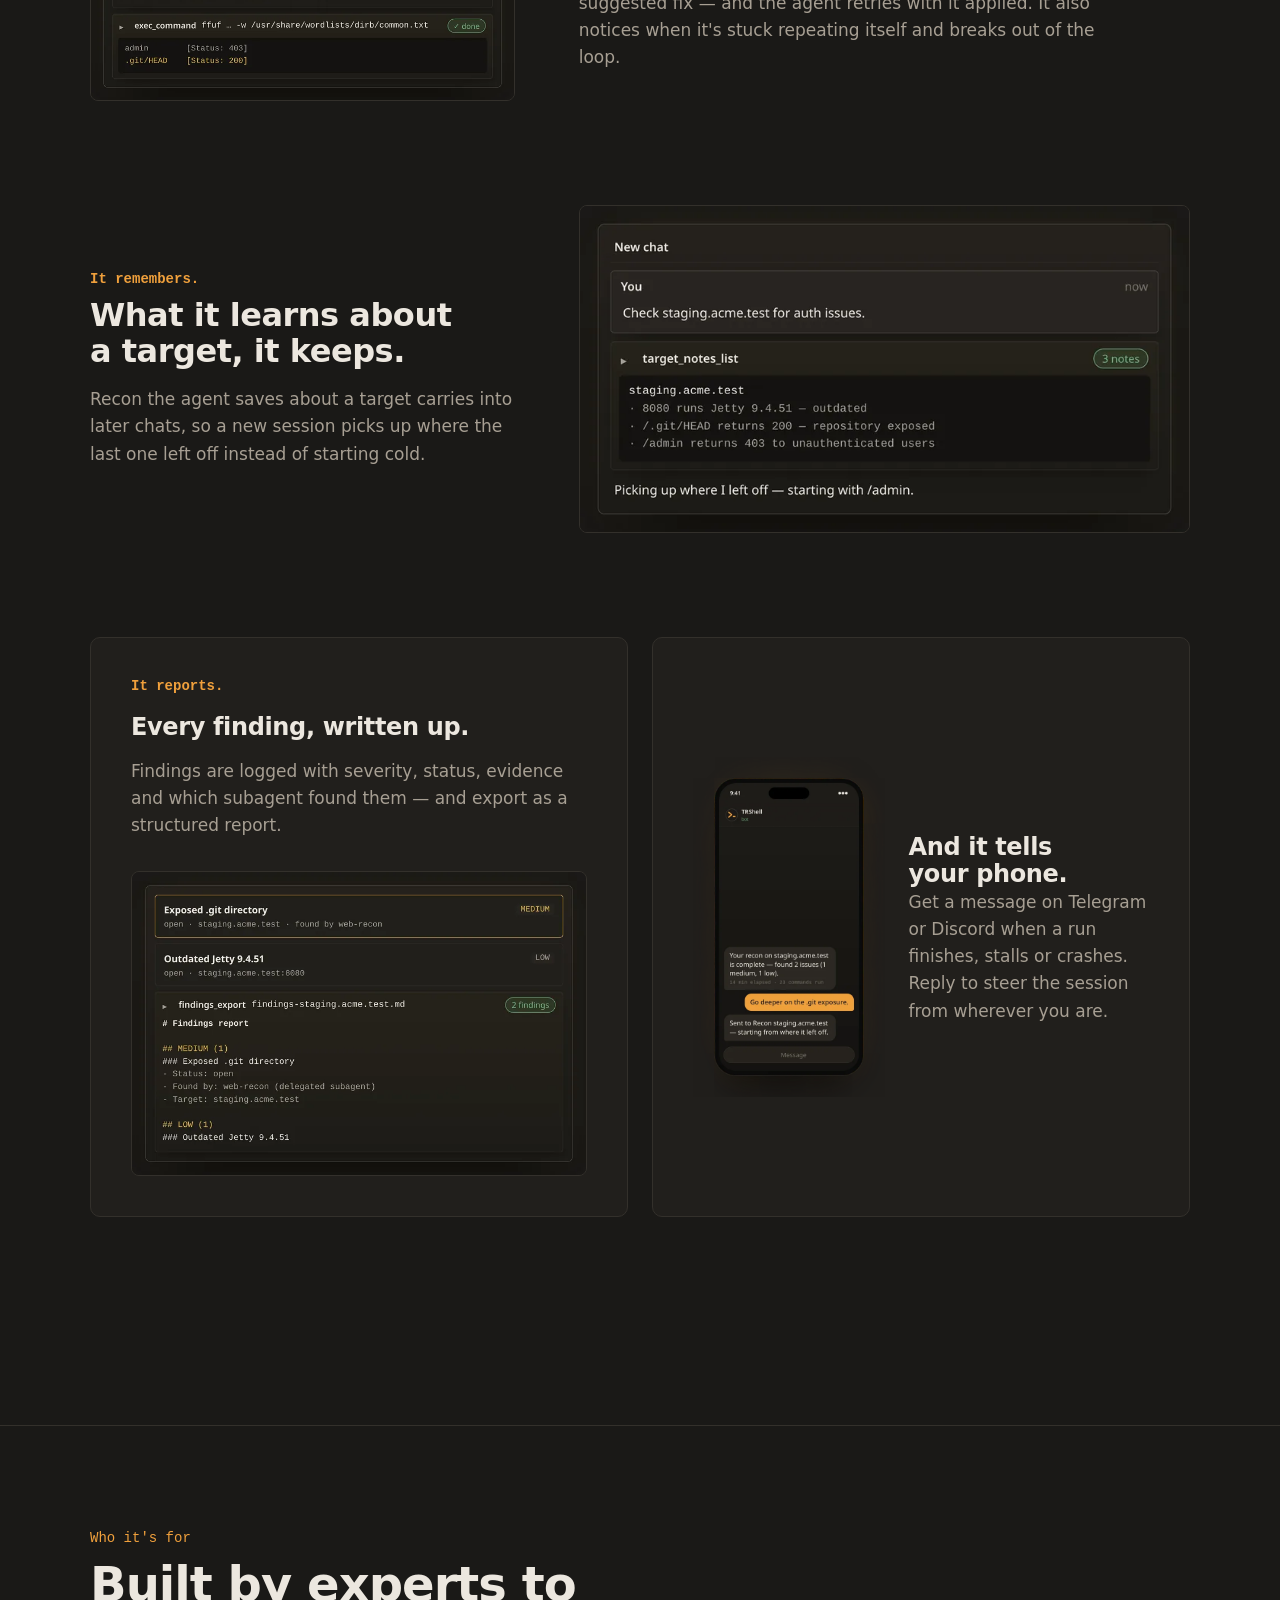
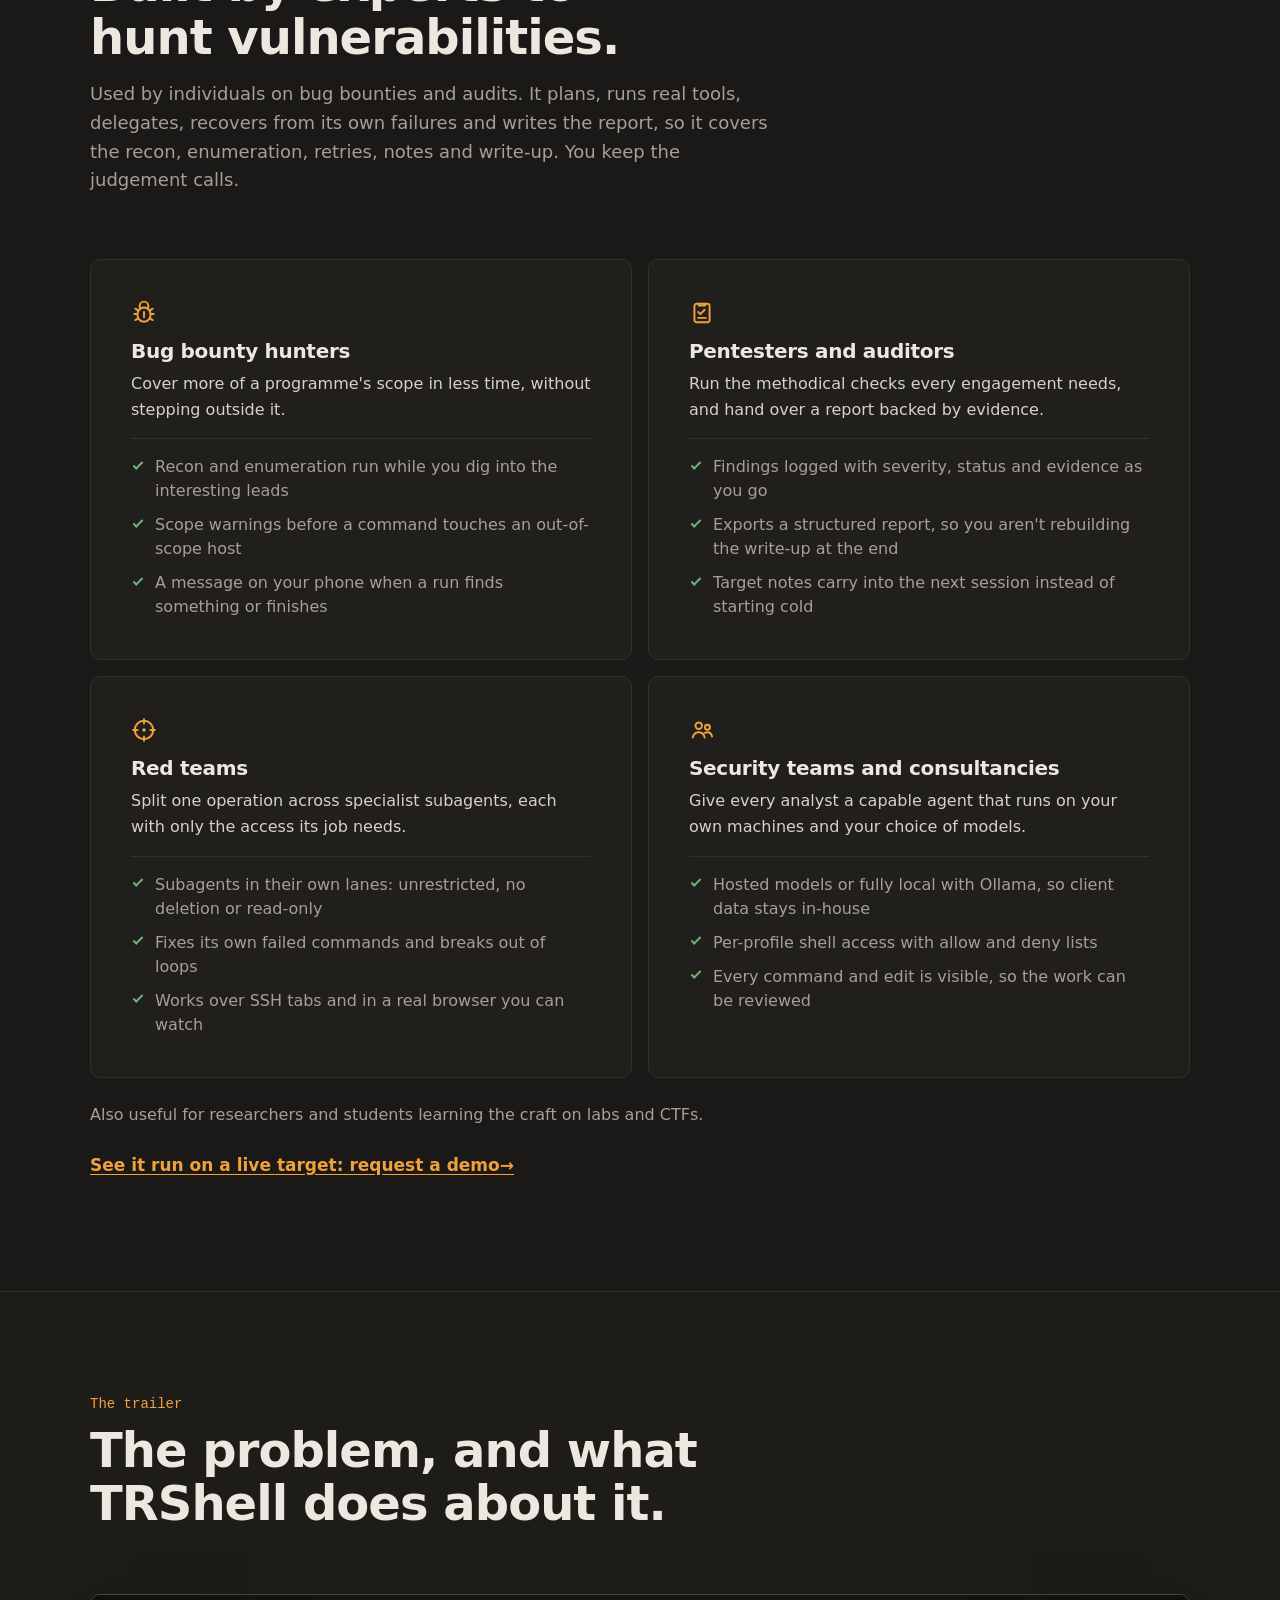
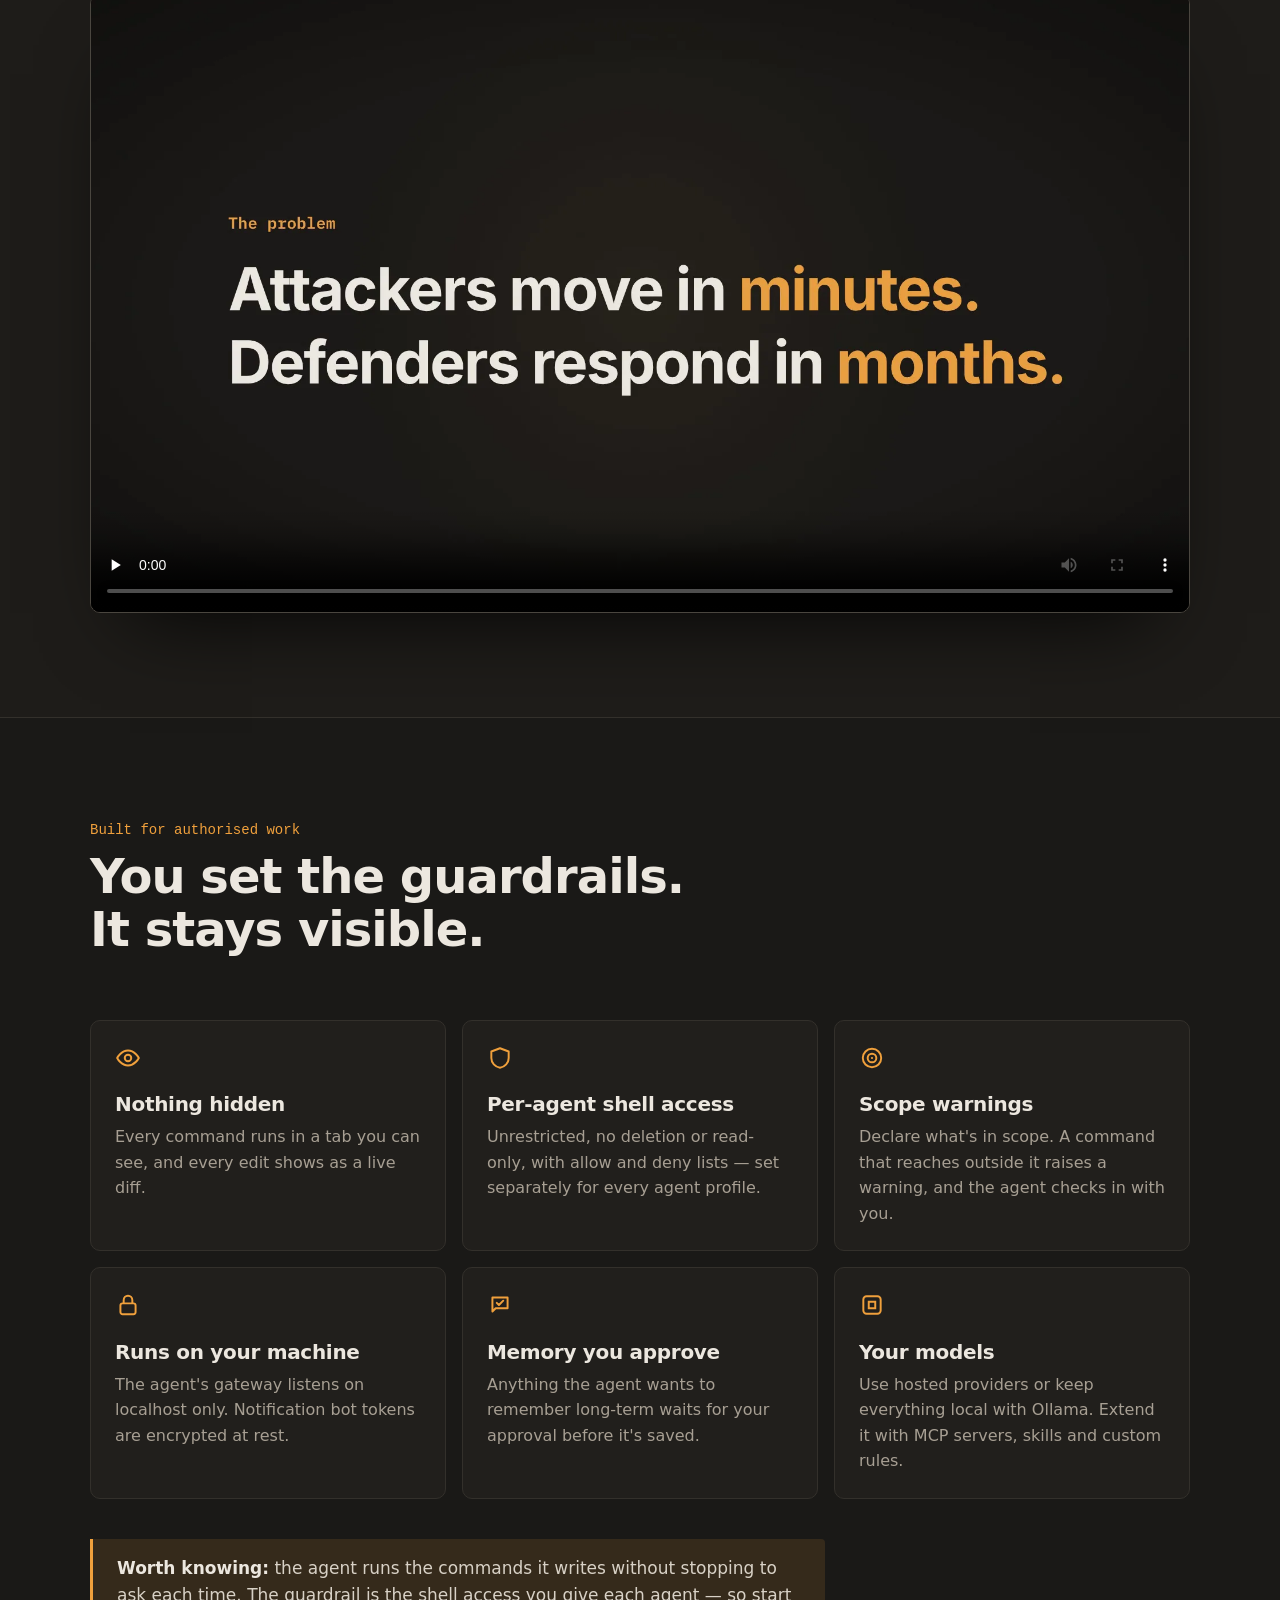
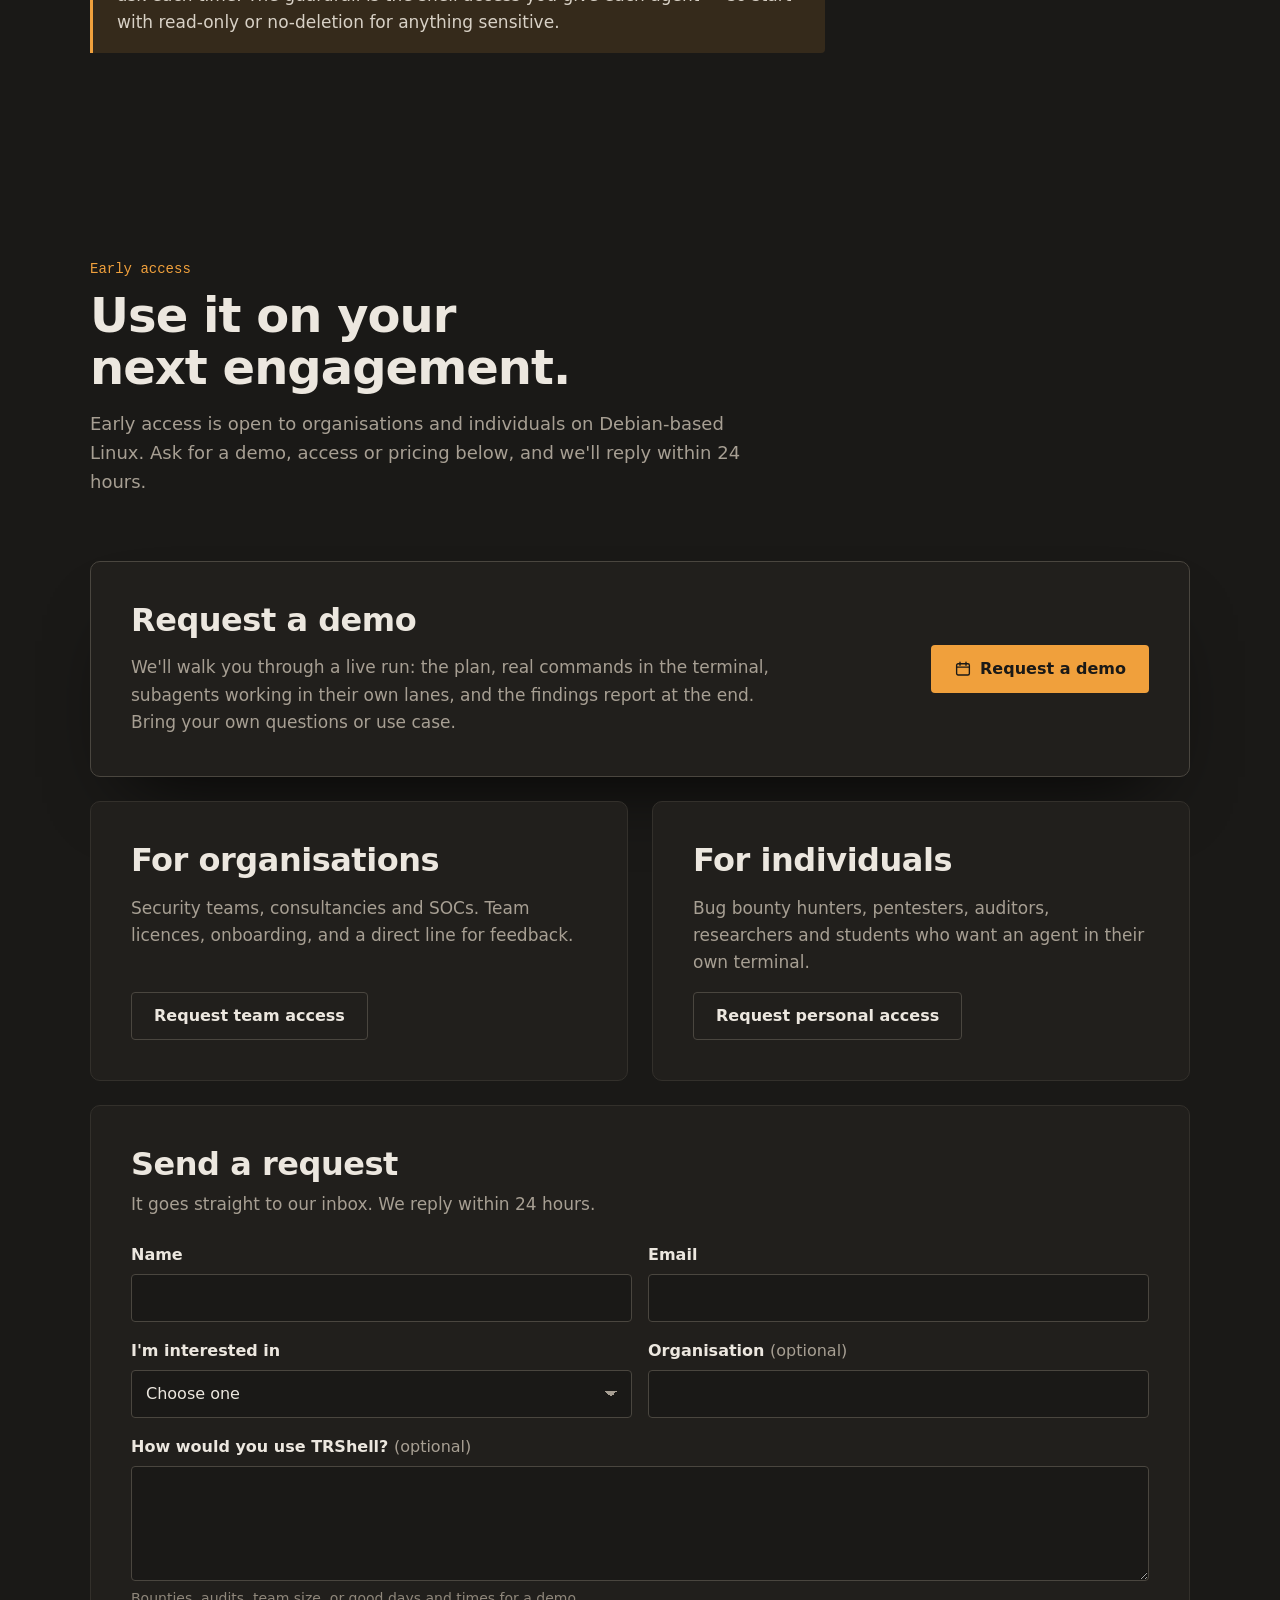
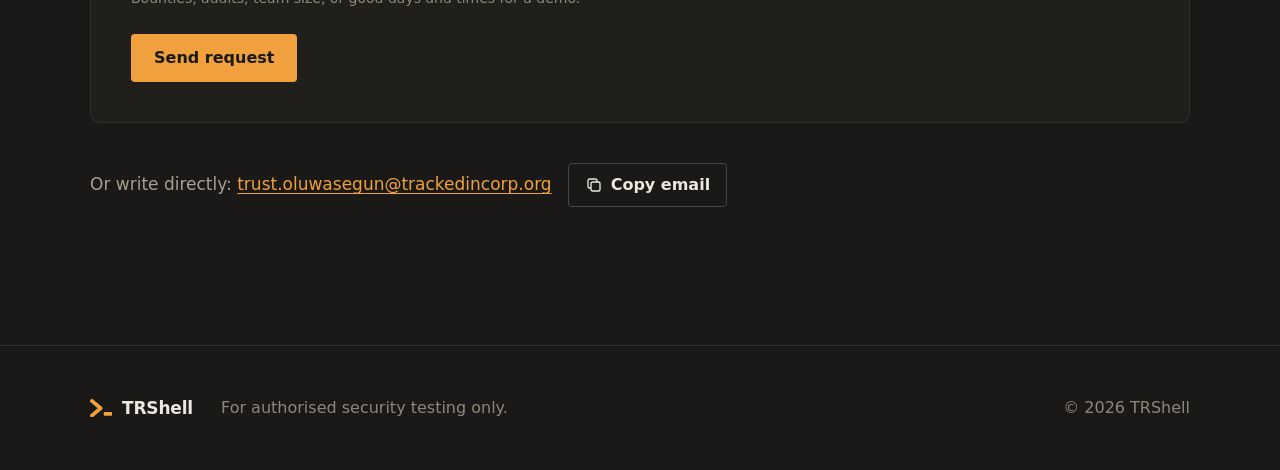
==== commit a7297cbe: "chore(site): tone the amber glows to neutral chrome (unslop pass) The page was already strong; this " ====
--- a/index.html
+++ b/index.html
@@ -20,7 +20,7 @@
   <link rel="icon" href="favicon.svg" type="image/svg+xml">
   <link rel="icon" href="favicon-32.png" sizes="32x32" type="image/png">
   <link rel="apple-touch-icon" href="apple-touch-icon.png">
-  <link rel="stylesheet" href="styles.css?v=6">
+  <link rel="stylesheet" href="styles.css?v=7">
   <script>document.documentElement.classList.add('js')</script>
   <script src="main.js?v=6" defer></script>
 </head>
--- a/styles.css
+++ b/styles.css
@@ -158,7 +158,7 @@
 .hero { padding: var(--sp-5) 0; position: relative; overflow: hidden; }
 .hero::before {
   content: ""; position: absolute; inset: -20% -10% auto; height: 760px; pointer-events: none;
-  background: radial-gradient(ellipse 50% 50% at 70% 40%, rgba(240,160,60,.10), rgba(240,160,60,0) 70%);
+  background: none;
 }
 .hero-in { position: relative; display: grid; gap: var(--sp-4); align-items: center; }
 .kicker { display: inline-flex; align-items: center; gap: 10px; font: 500 var(--t-label)/1.4 var(--mono); color: var(--muted); }
@@ -175,7 +175,7 @@
 .frame {
   position: relative; border-radius: var(--r-lg); overflow: hidden;
   border: 1px solid var(--line-2); background: var(--media);
-  box-shadow: var(--shadow-float), 0 0 0 1px rgba(240,160,60,.08), 0 0 70px -30px var(--accent-glow);
+  box-shadow: var(--shadow-float), 0 0 0 1px var(--line-2);
 }
 .hero-video { aspect-ratio: 16 / 9; width: 100%; object-fit: cover; }
 .vtoggle {
@@ -280,8 +280,8 @@
 /* ---------- early access ---------- */
 .demo {
   display: flex; flex-direction: column; gap: var(--sp-3); align-items: flex-start; margin-bottom: var(--sp-3);
-  background: var(--panel); border: 1px solid rgba(240,160,60,.45); border-radius: var(--r-lg); padding: var(--sp-4);
-  box-shadow: 0 0 0 1px rgba(240,160,60,.12), 0 0 60px -30px var(--accent-glow);
+  background: var(--panel); border: 1px solid var(--line-2); border-radius: var(--r-lg); padding: var(--sp-4);
+  box-shadow: var(--shadow-float);
 }
 .demo h3 { font-size: var(--t-h3); }
 .demo p { margin-top: var(--sp-2); color: var(--muted); max-width: 60ch; }
@@ -360,7 +360,7 @@
   position: relative; container-type: inline-size;
   max-width: 860px; margin: 0 auto; padding: var(--sp-3); overflow: auto;
   background: var(--media); border: 1px solid var(--line-2); border-radius: var(--r-lg);
-  box-shadow: var(--shadow-float), 0 0 0 1px rgba(240,160,60,.06);
+  box-shadow: var(--shadow-float), 0 0 0 1px var(--line-2);
 }
 /* overflow: hidden — a transformed glow near the edge would otherwise widen the scroll area */
 .xr-stack { position: relative; width: max-content; min-width: 100%; overflow: hidden; }
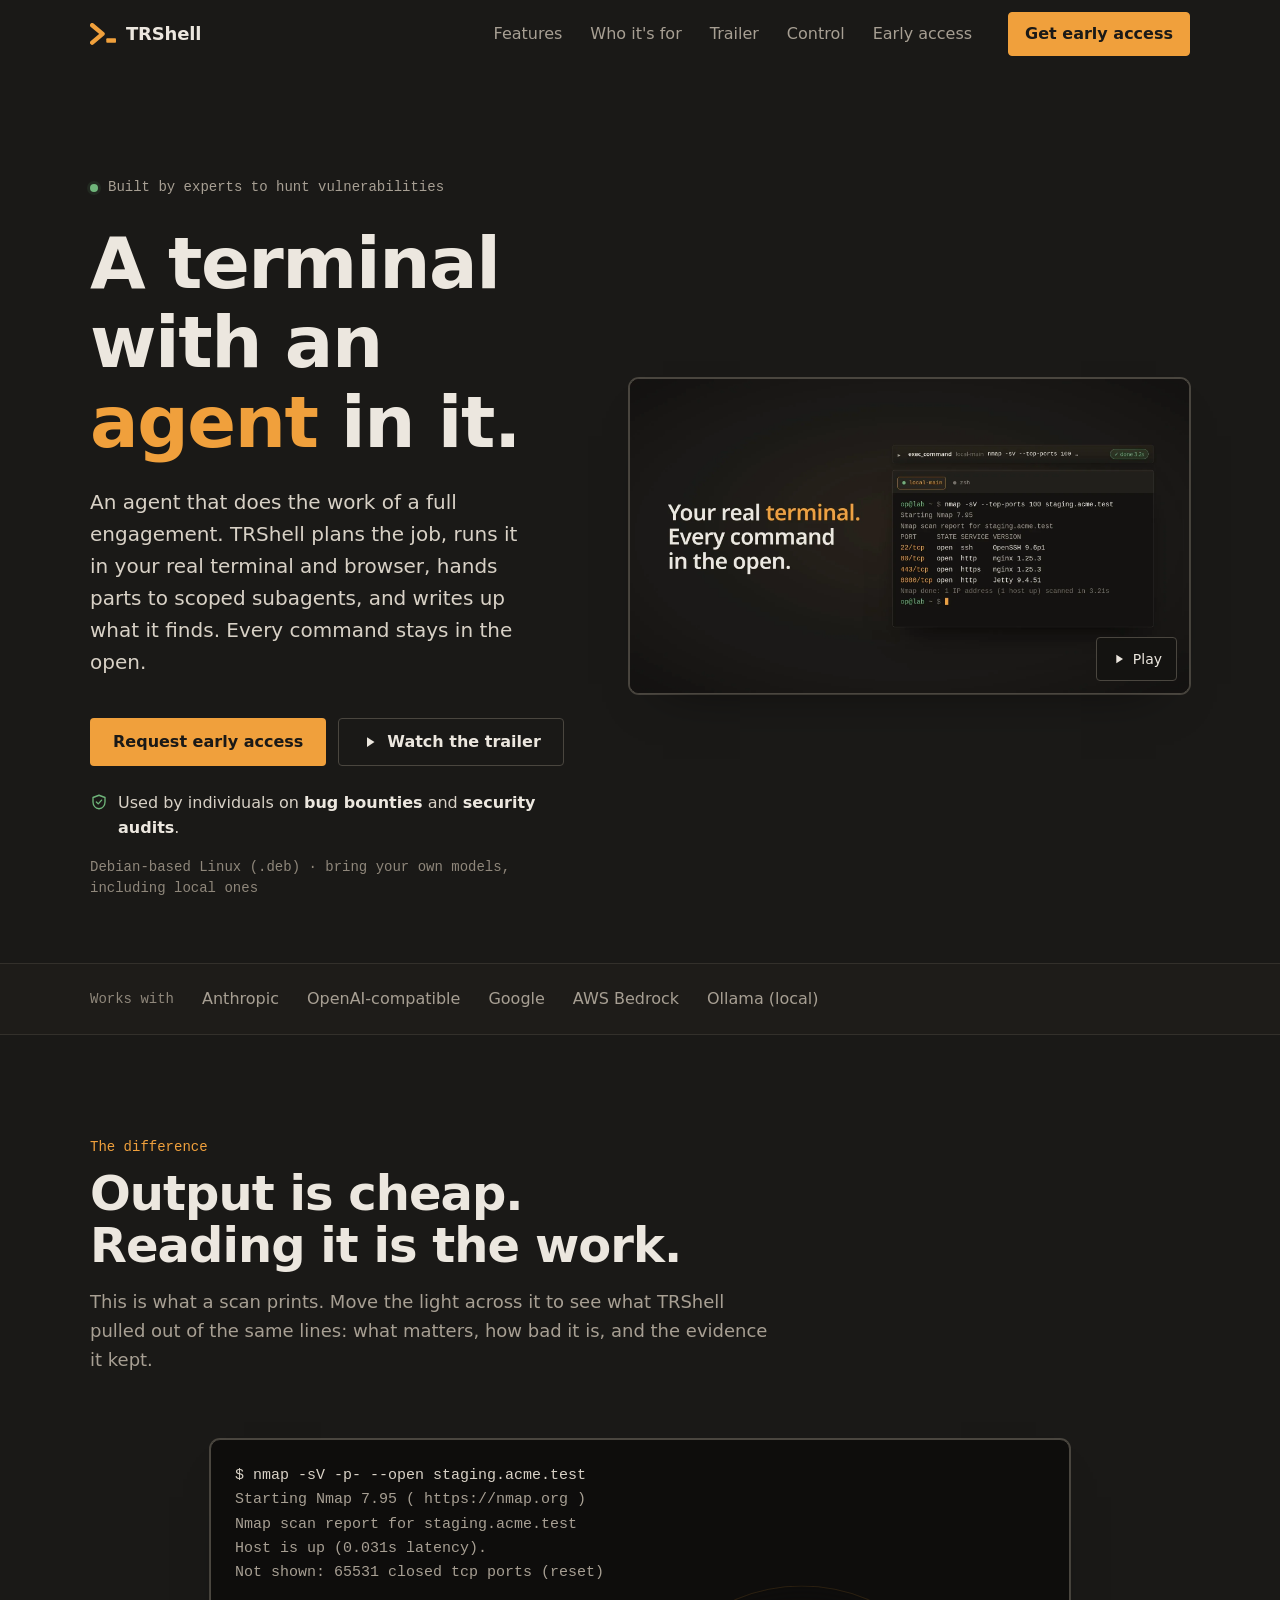
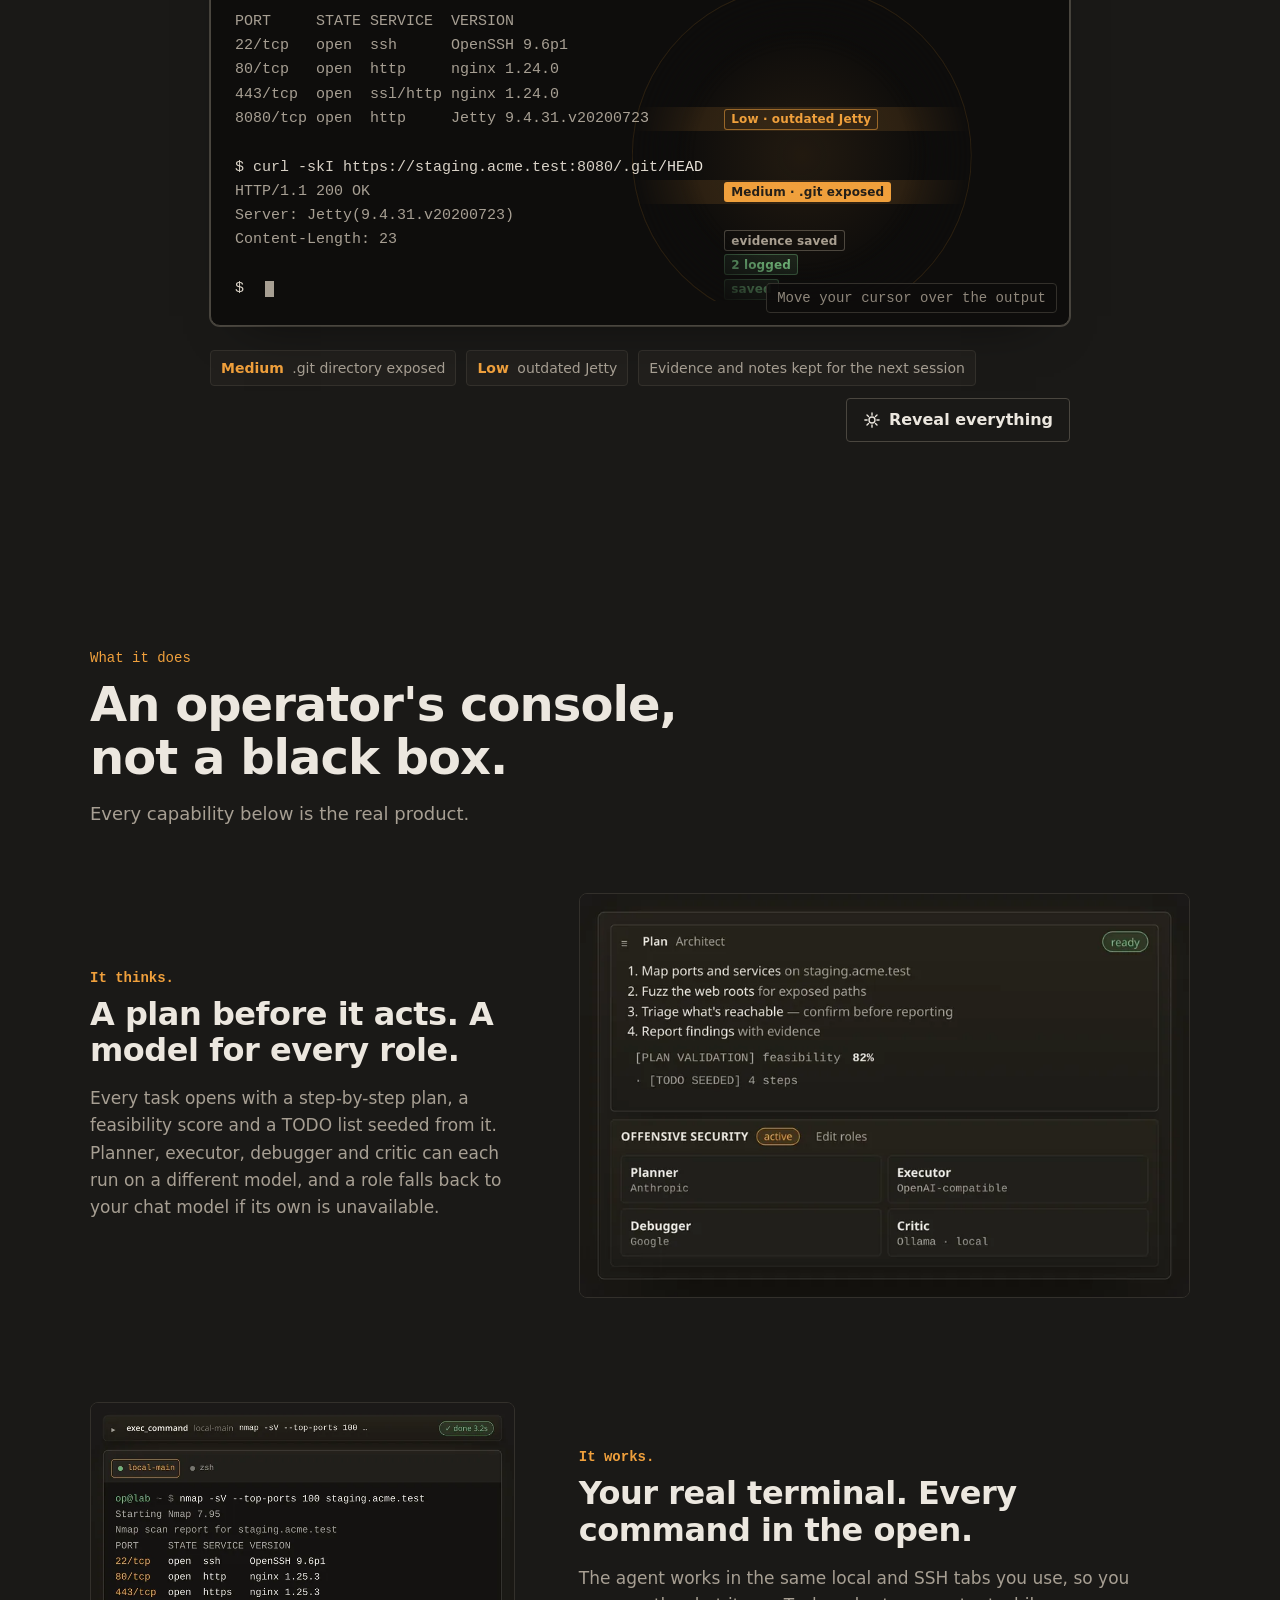
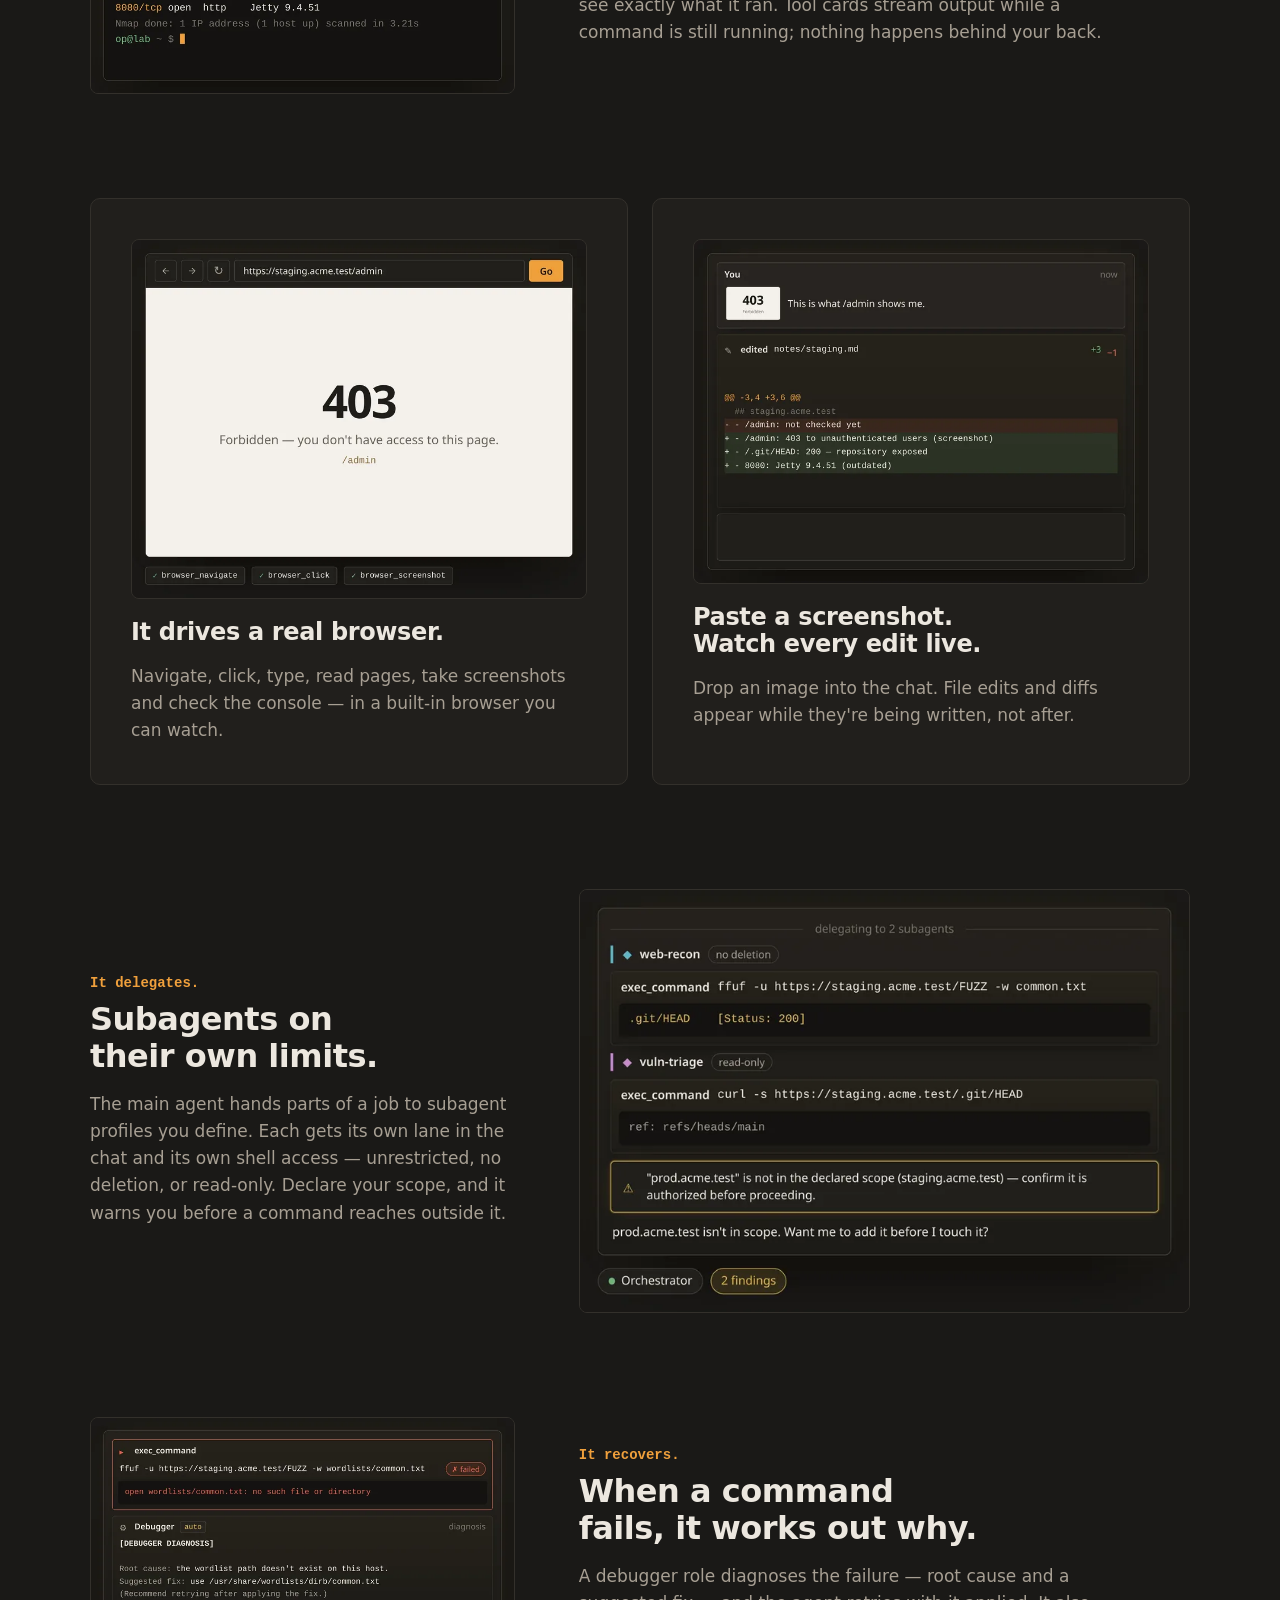
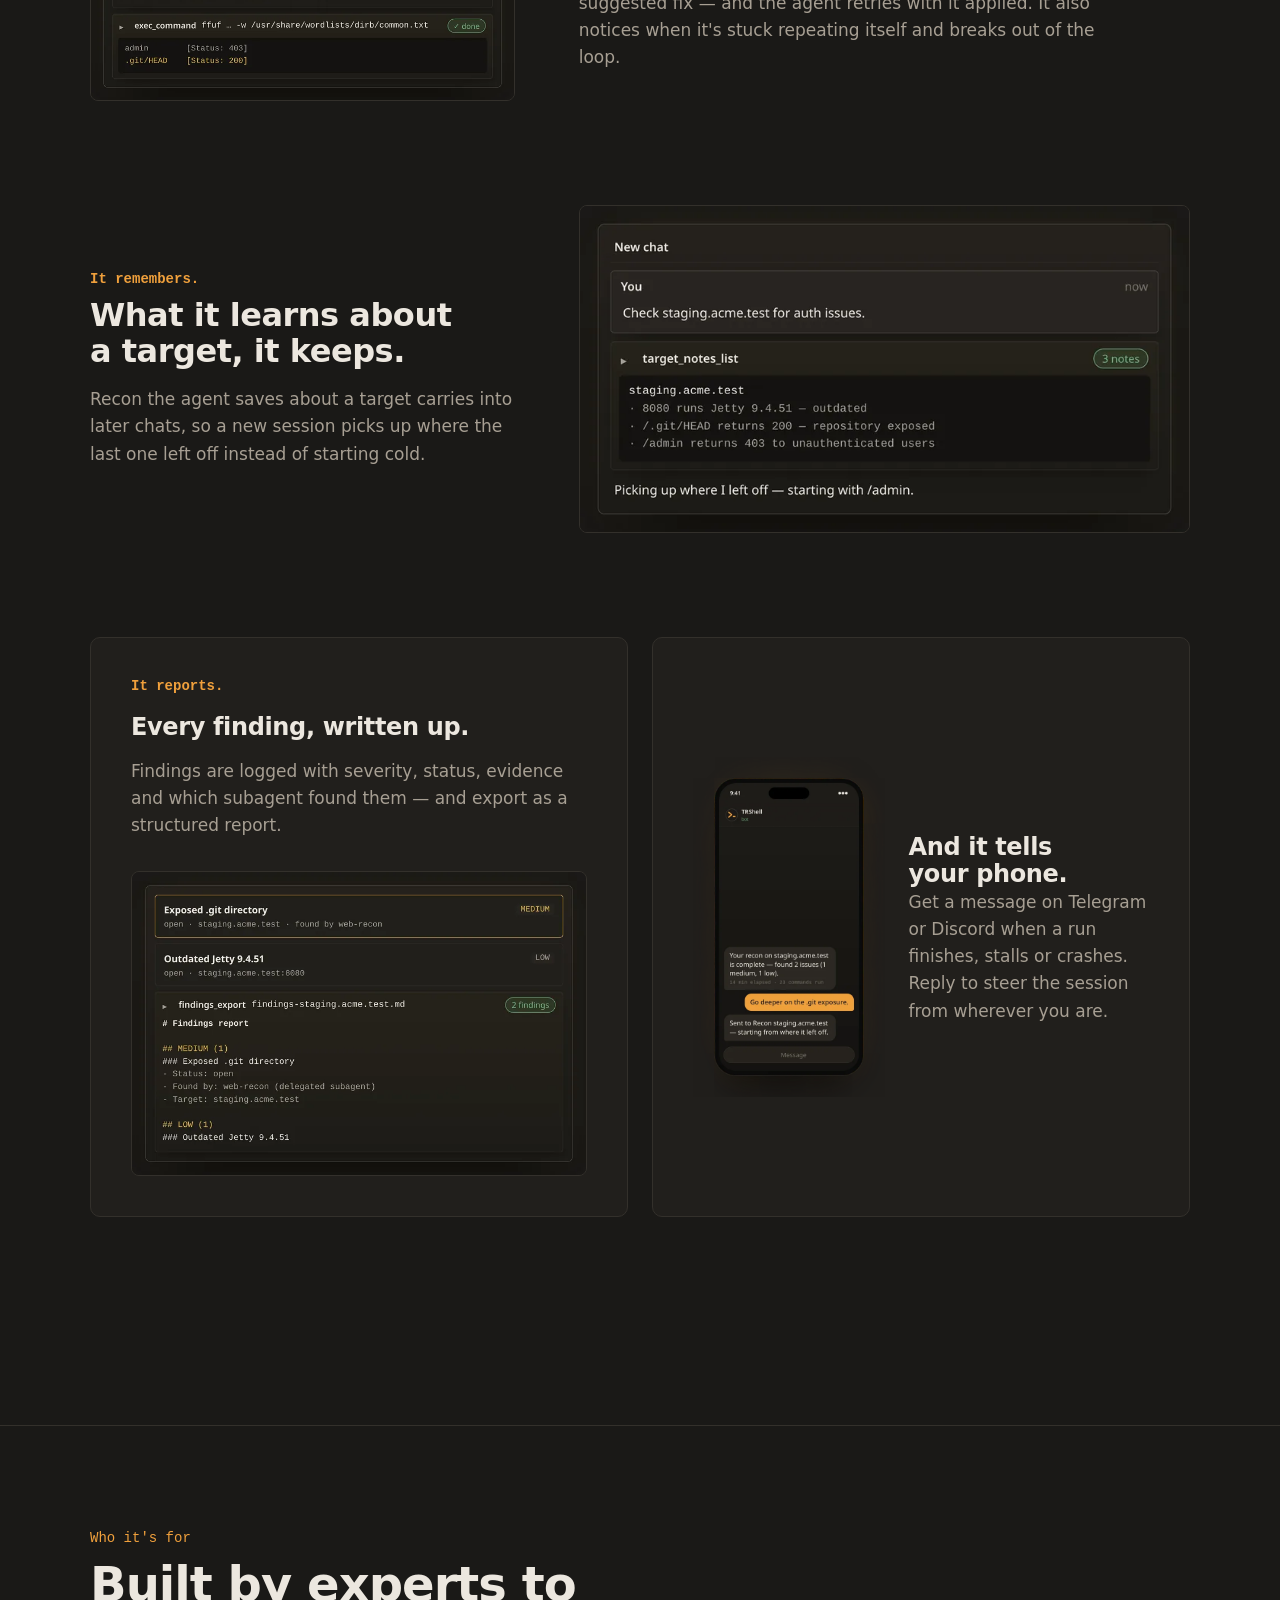
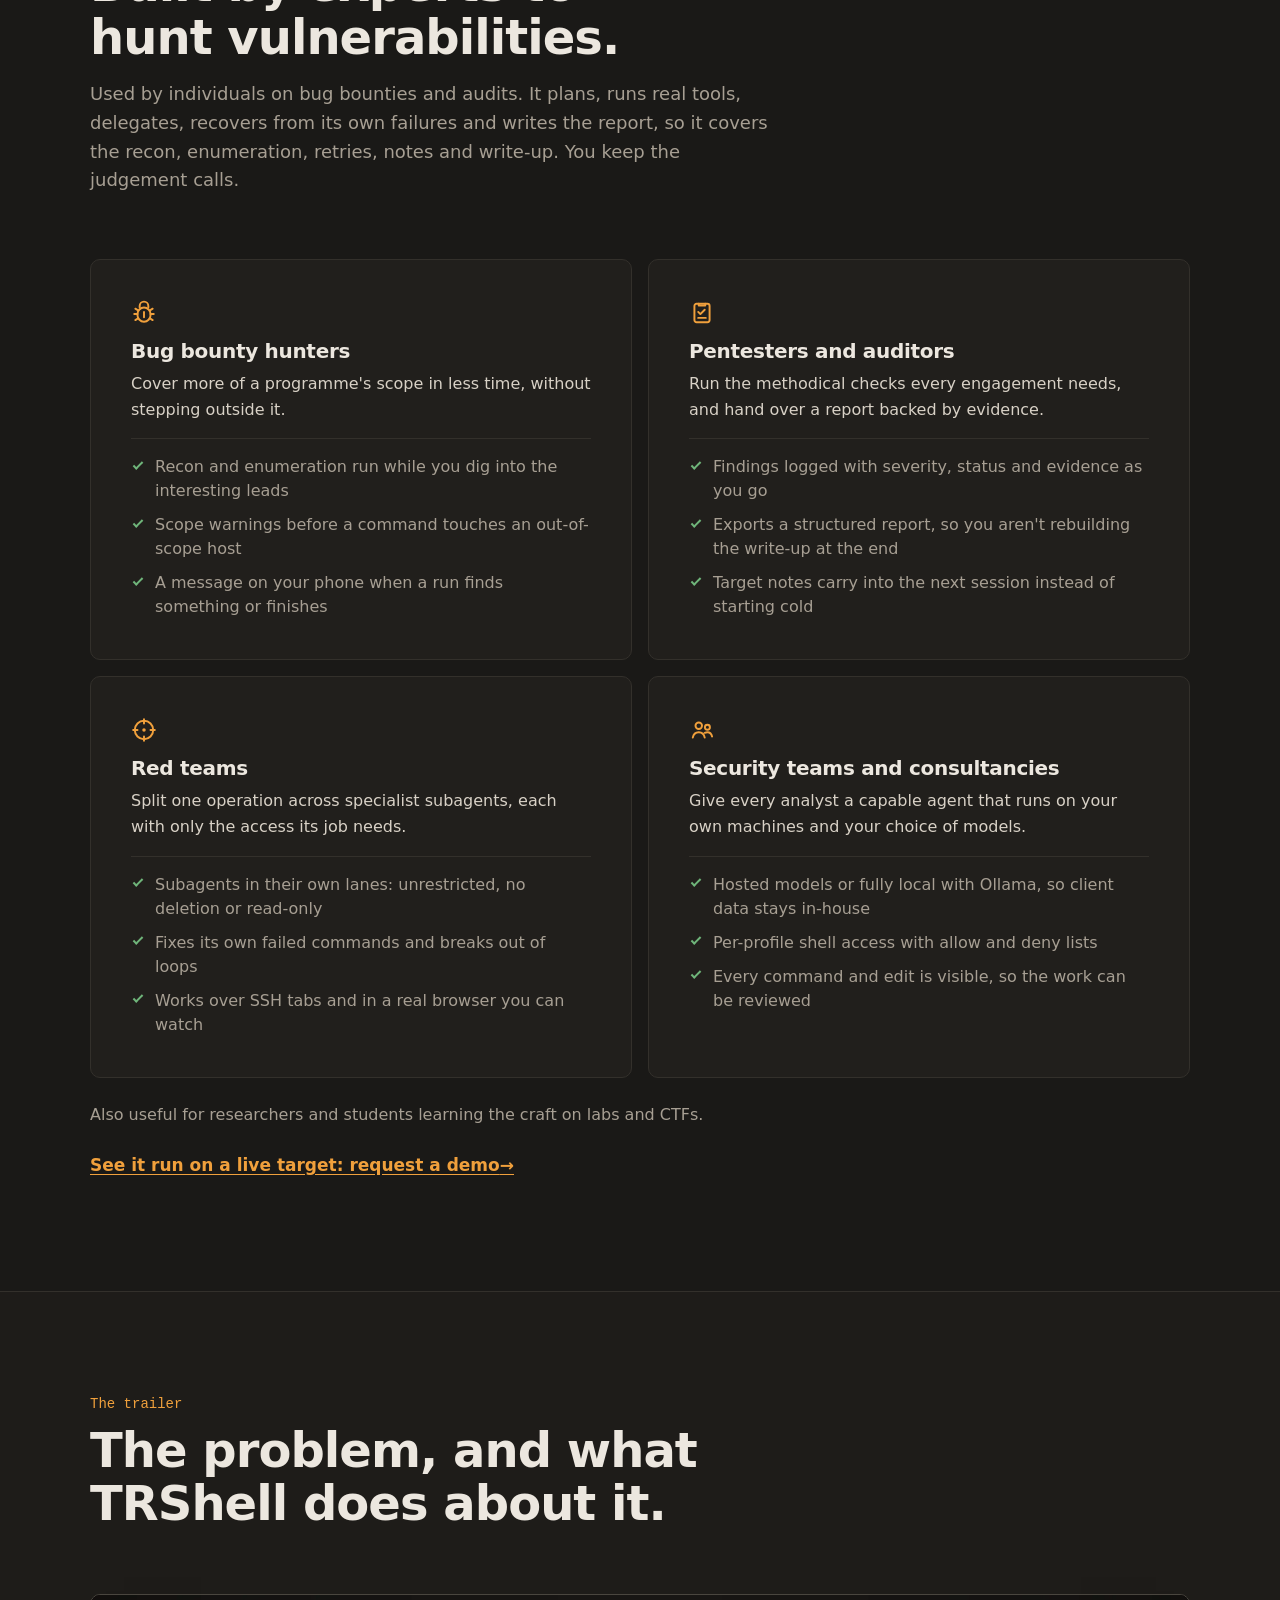
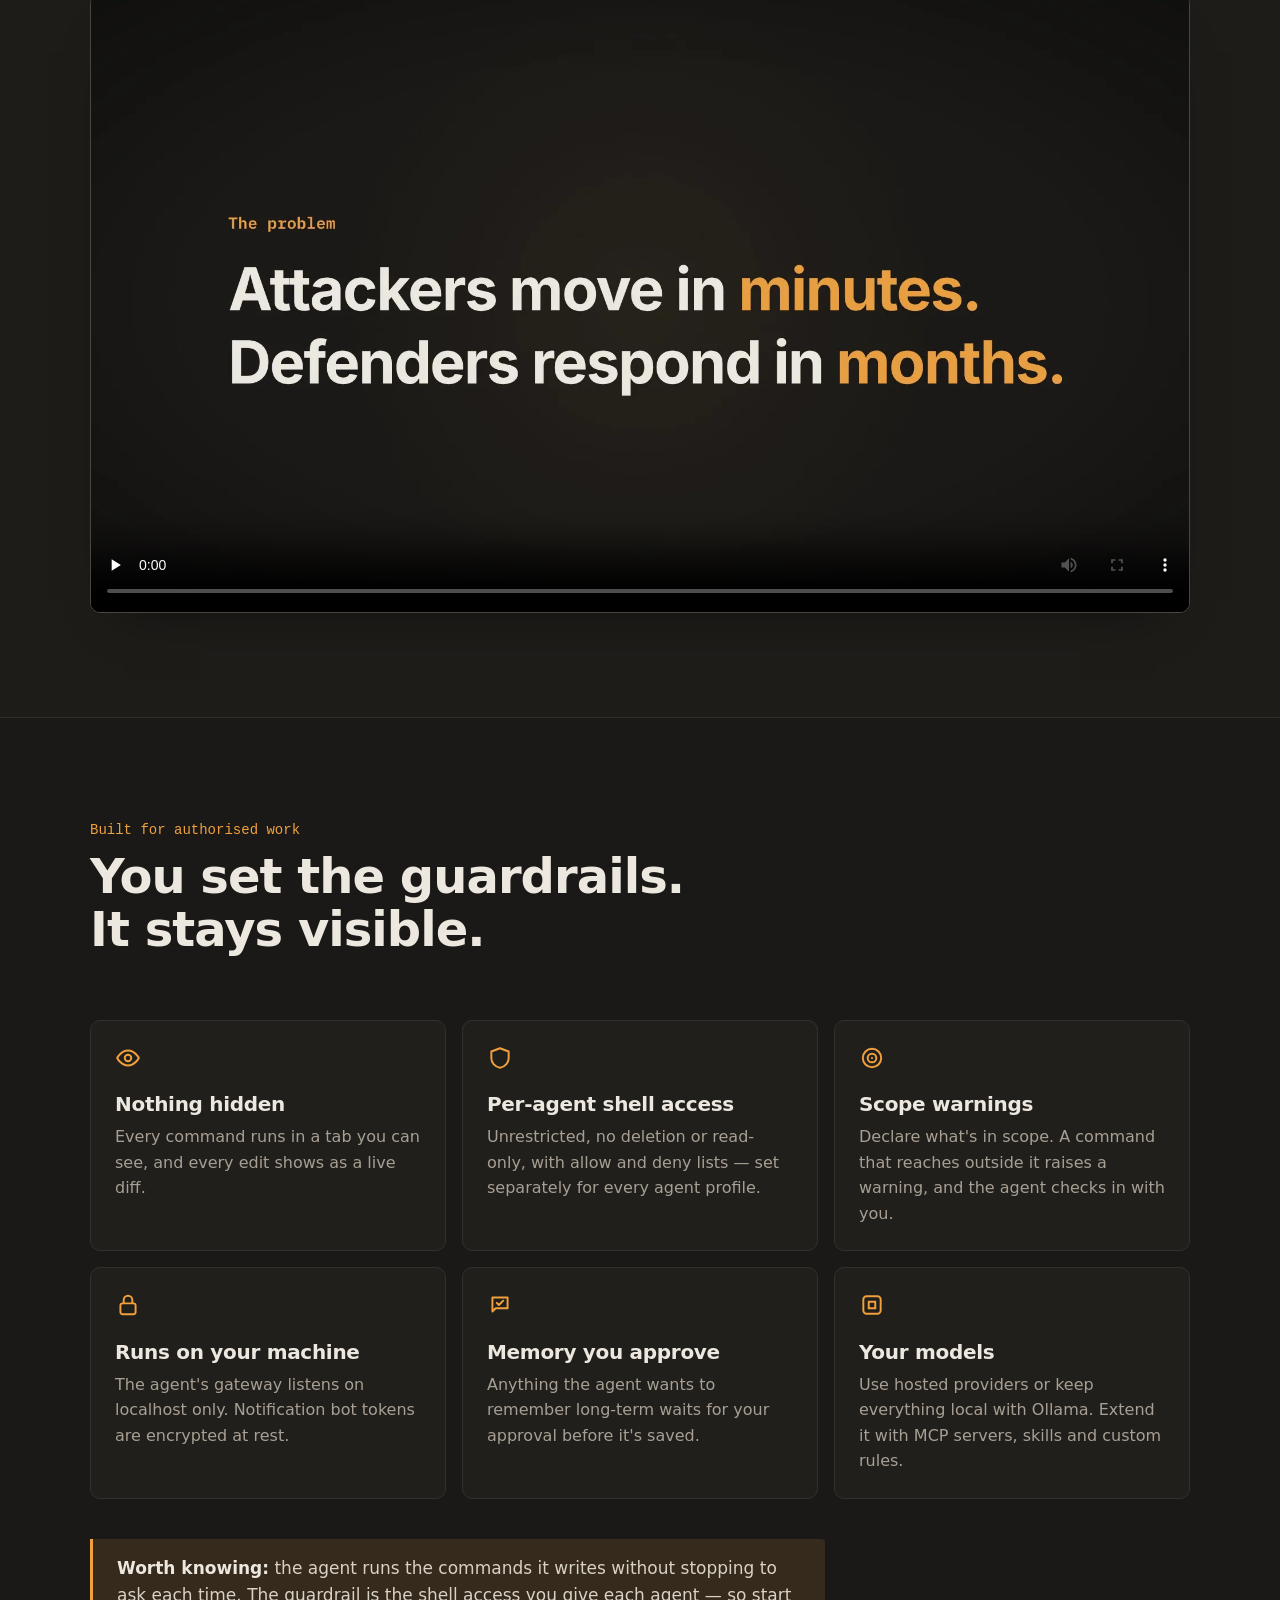
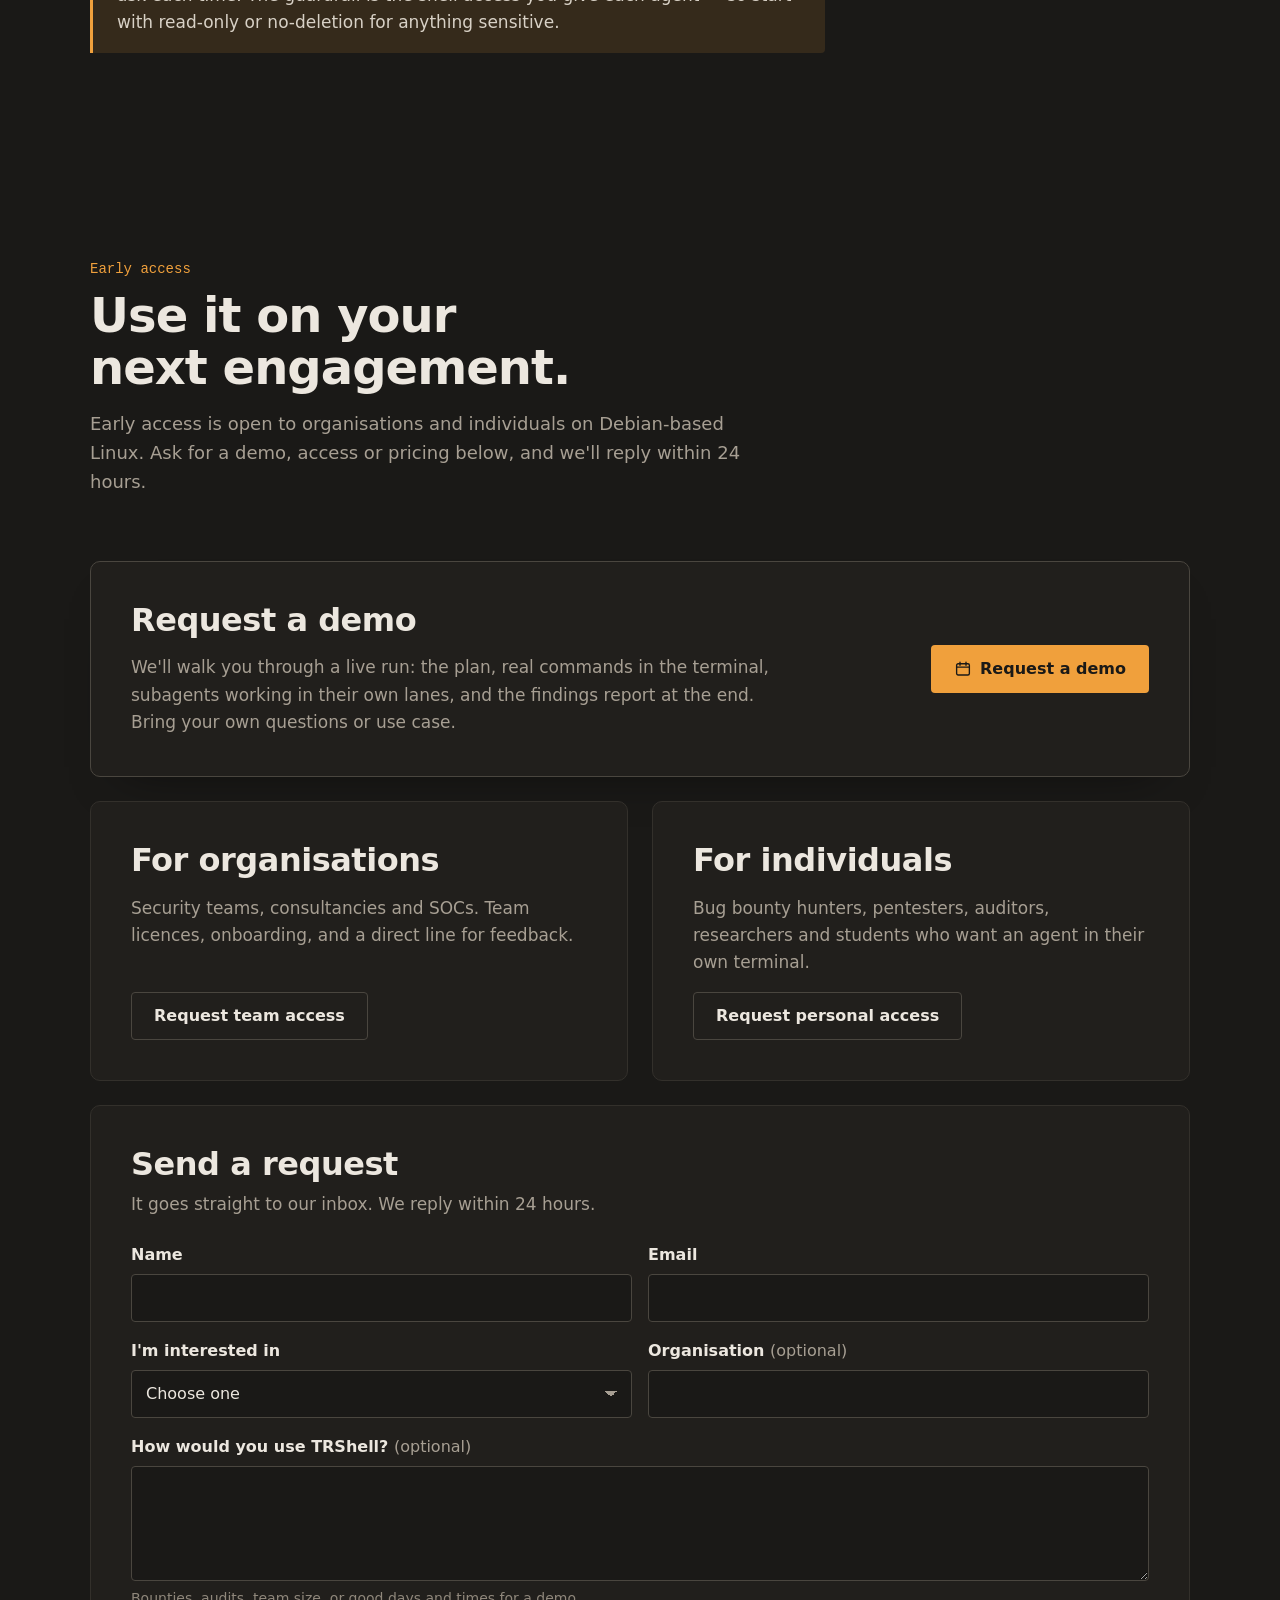
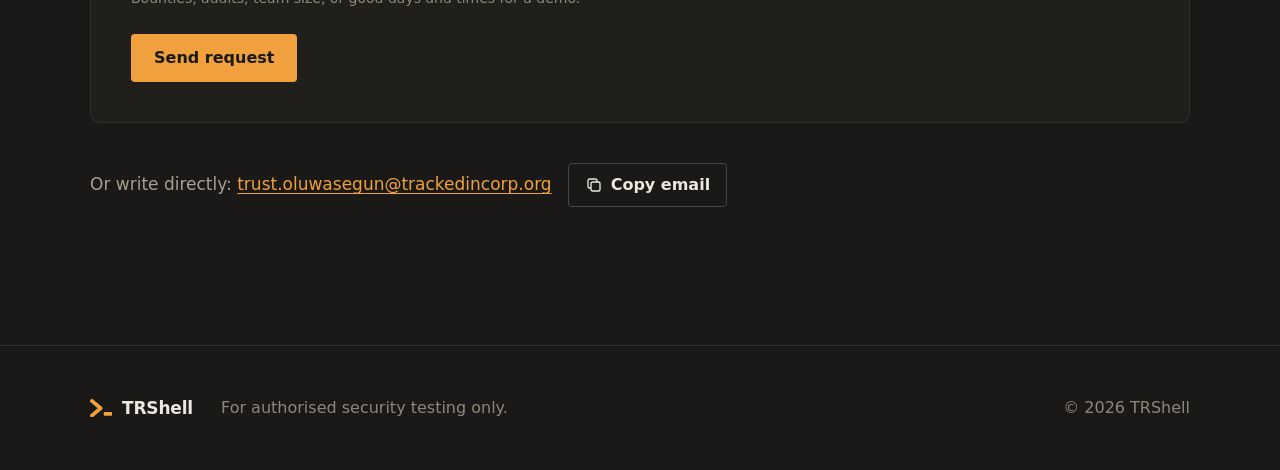
==== commit de570913: "chore(site): tone further — lighter headings, quieter shadow and dot Second quieting pass, same dire" ====
--- a/index.html
+++ b/index.html
@@ -20,7 +20,7 @@
   <link rel="icon" href="favicon.svg" type="image/svg+xml">
   <link rel="icon" href="favicon-32.png" sizes="32x32" type="image/png">
   <link rel="apple-touch-icon" href="apple-touch-icon.png">
-  <link rel="stylesheet" href="styles.css?v=7">
+  <link rel="stylesheet" href="styles.css?v=8">
   <script>document.documentElement.classList.add('js')</script>
   <script src="main.js?v=6" defer></script>
 </head>
--- a/styles.css
+++ b/styles.css
@@ -22,11 +22,10 @@
   --accent-hover: #f5b25b;
   --on-accent: #1a1917;
   --accent-soft: rgba(240, 160, 60, .12);
-  --accent-glow: rgba(240, 160, 60, .35);
   --ok: #6fb57a;
   --line: #33302b;
   --line-2: #4a463f;
-  --shadow-float: 0 40px 80px -40px rgba(0, 0, 0, .9);
+  --shadow-float: 0 24px 50px -34px rgba(0, 0, 0, .6);
 
   /* type — one scale */
   --t-label: 14px;
@@ -66,7 +65,7 @@
 }
 img, video { display: block; max-width: 100%; height: auto; }
 a { color: var(--accent); text-underline-offset: 3px; }
-h1, h2 { margin: 0; line-height: 1.1; letter-spacing: -.02em; font-weight: 700; text-wrap: balance; }
+h1, h2 { margin: 0; line-height: 1.1; letter-spacing: -.02em; font-weight: 600; text-wrap: balance; }
 h3 { margin: 0; line-height: 1.15; letter-spacing: -.015em; font-weight: 600; text-wrap: balance; }
 p { margin: 0; }
 .acc { color: var(--accent); }
@@ -110,7 +109,7 @@
 }
 .top.scrolled { border-bottom-color: var(--line); }
 .top-in { display: flex; align-items: center; gap: var(--sp-2); height: var(--header-h); }
-.brand { display: inline-flex; align-items: center; gap: 10px; color: var(--fg); text-decoration: none; font-weight: 700; font-size: var(--t-lead); letter-spacing: -.01em; min-height: 44px; }
+.brand { display: inline-flex; align-items: center; gap: 10px; color: var(--fg); text-decoration: none; font-weight: 600; font-size: var(--t-lead); letter-spacing: -.01em; min-height: 44px; }
 .mark { width: 26px; height: auto; color: var(--accent); }
 
 /* one primary action per screen: the header CTA turns primary only once the hero's has scrolled away.
@@ -162,7 +161,7 @@
 }
 .hero-in { position: relative; display: grid; gap: var(--sp-4); align-items: center; }
 .kicker { display: inline-flex; align-items: center; gap: 10px; font: 500 var(--t-label)/1.4 var(--mono); color: var(--muted); }
-.kicker .dot { width: 8px; height: 8px; border-radius: 50%; background: var(--ok); box-shadow: 0 0 0 4px rgba(111,181,122,.16); }
+.kicker .dot { width: 8px; height: 8px; border-radius: 50%; background: var(--ok); box-shadow: 0 0 0 3px rgba(111,181,122,.10); }
 .hero h1 { margin-top: var(--sp-3); font-size: var(--t-h1); }
 .lede { margin-top: var(--sp-3); font-size: clamp(var(--t-lead), 1.9vw, var(--t-title)); color: var(--fg-2); max-width: 34ch; }
 .ctas { margin-top: var(--sp-4); display: flex; flex-wrap: wrap; gap: 12px; }
